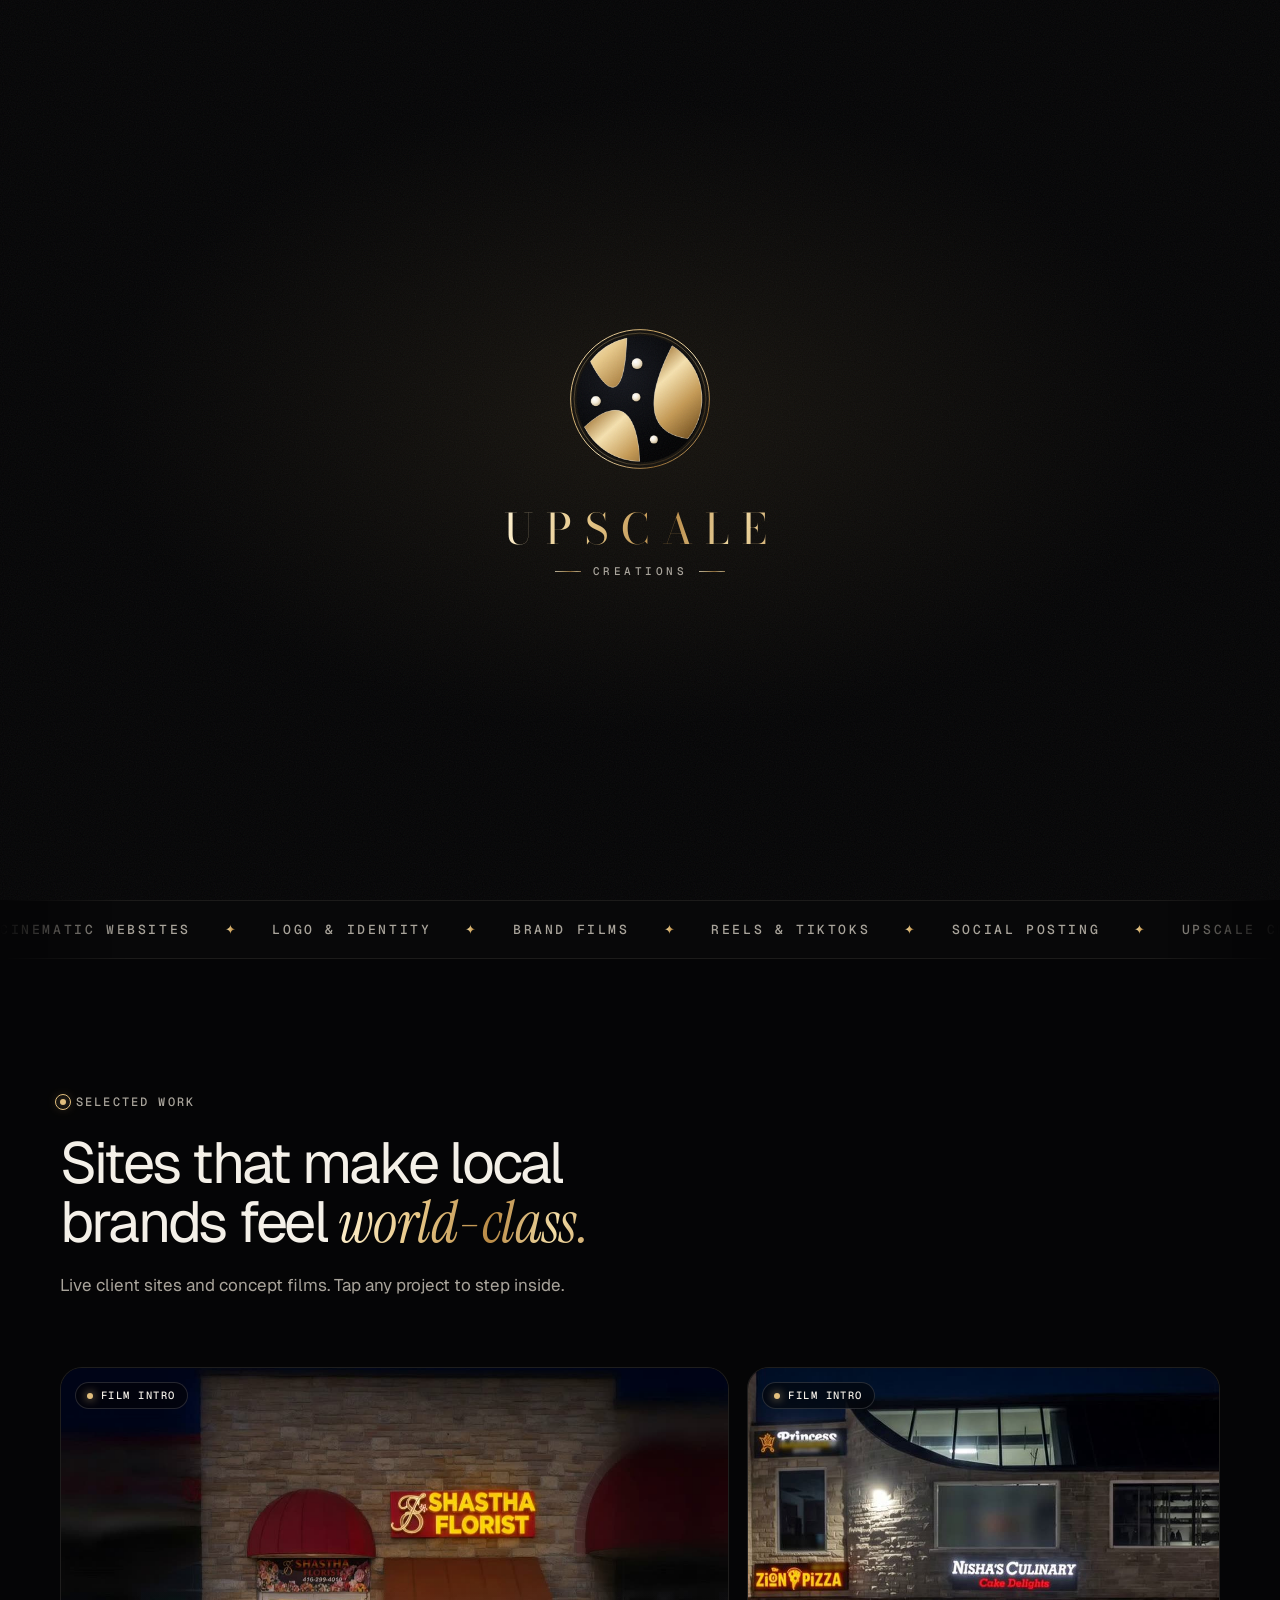
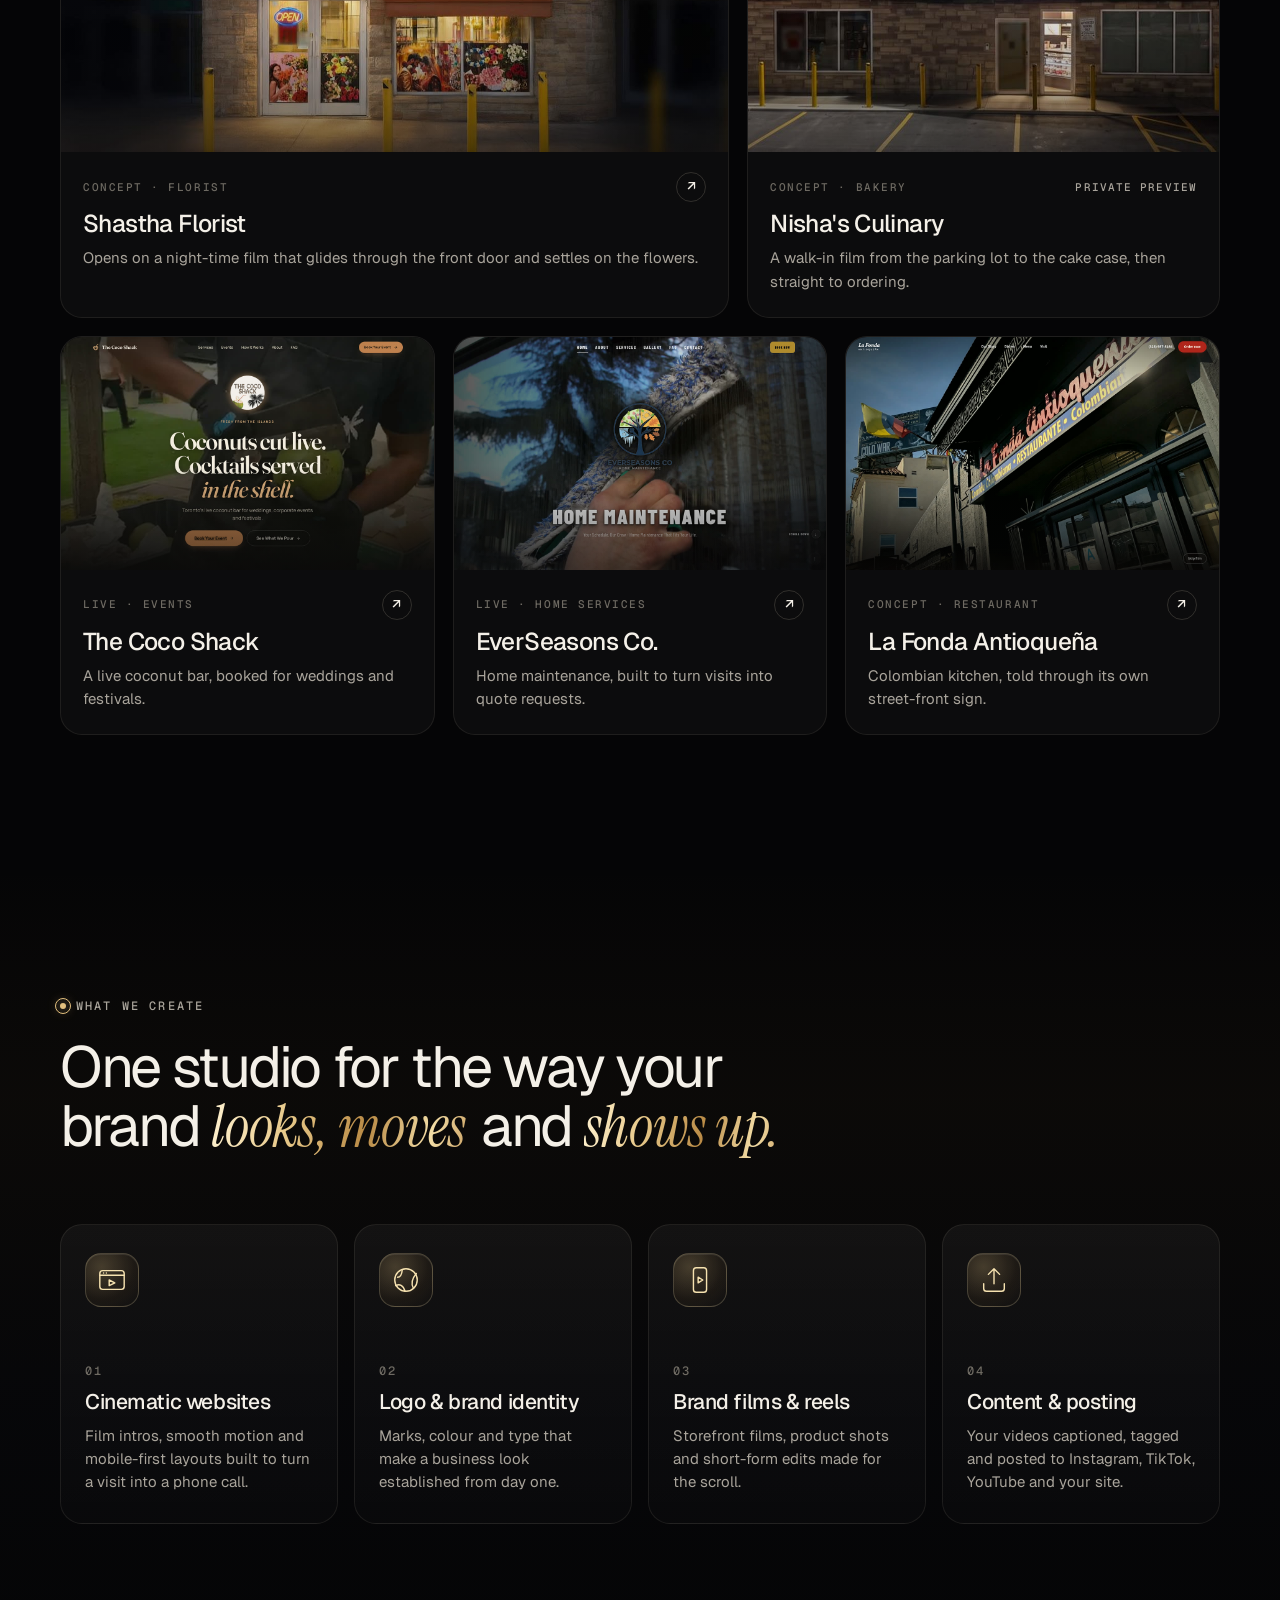
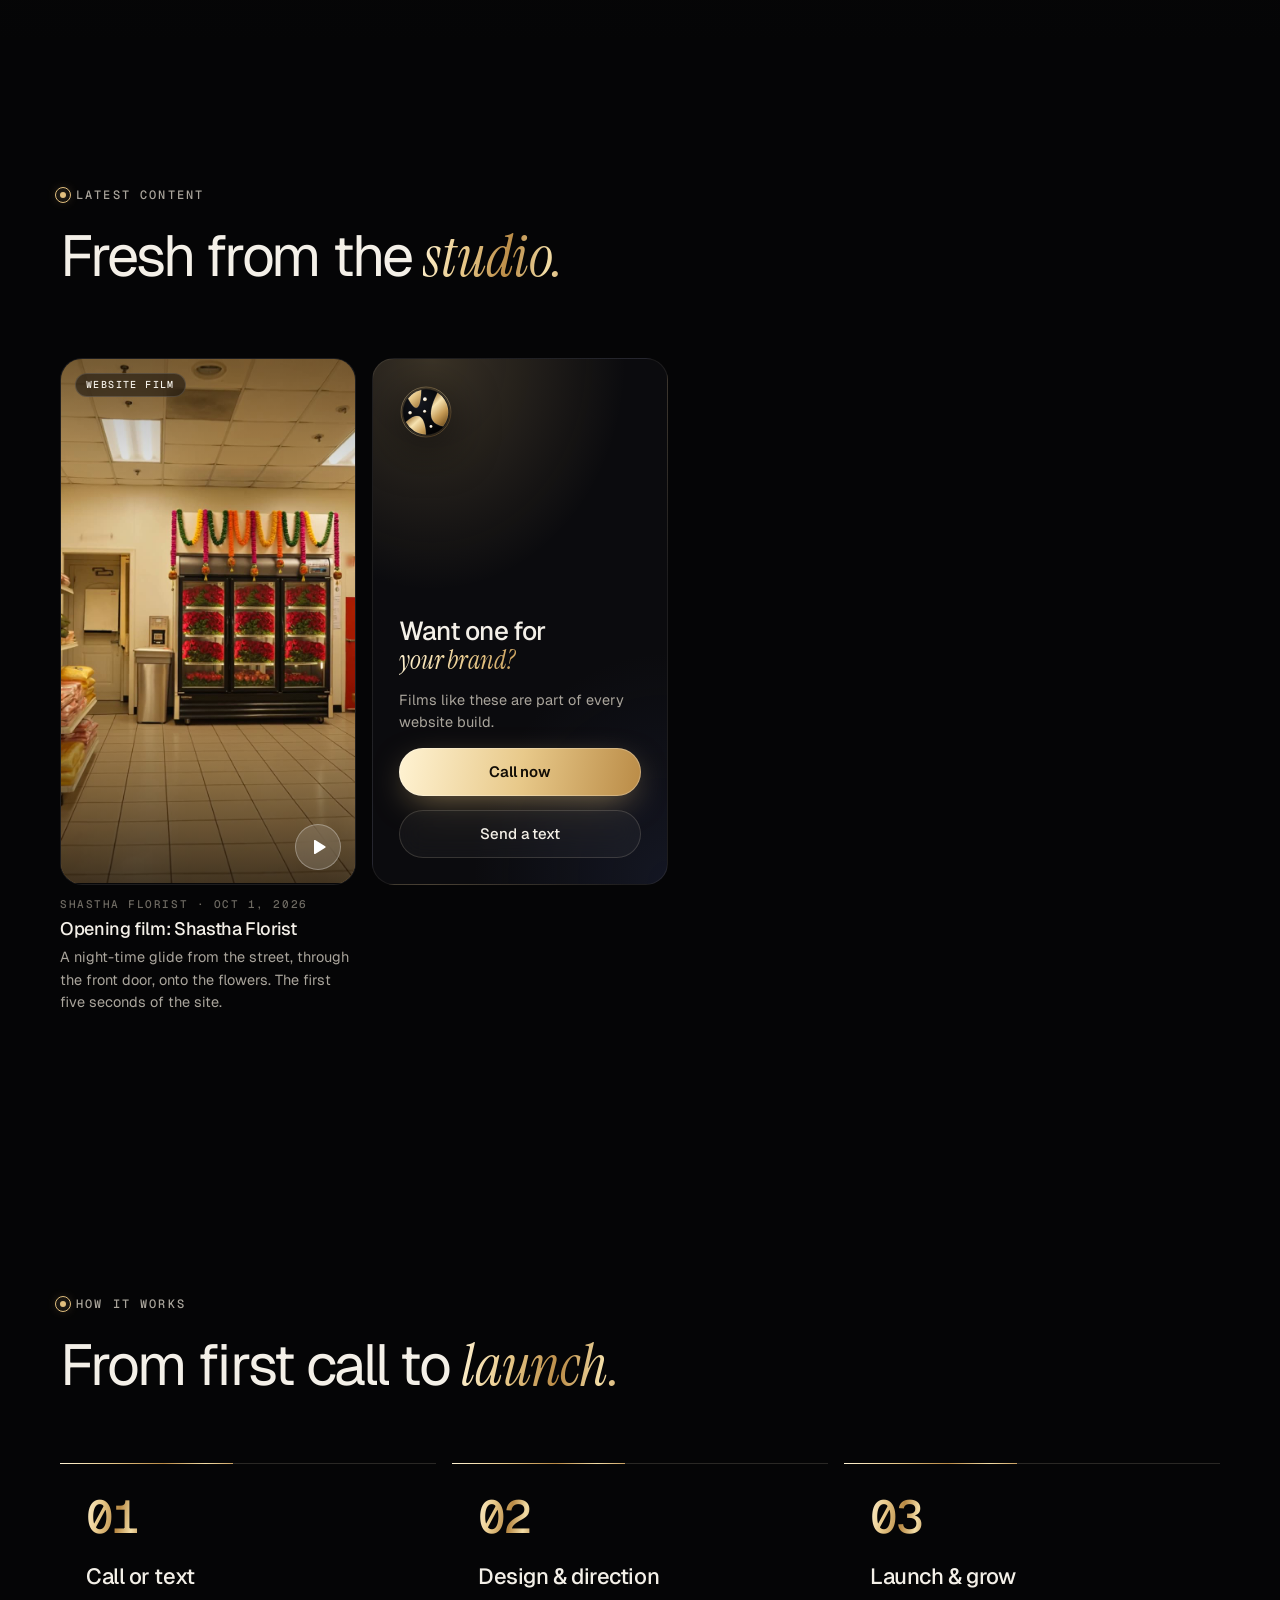
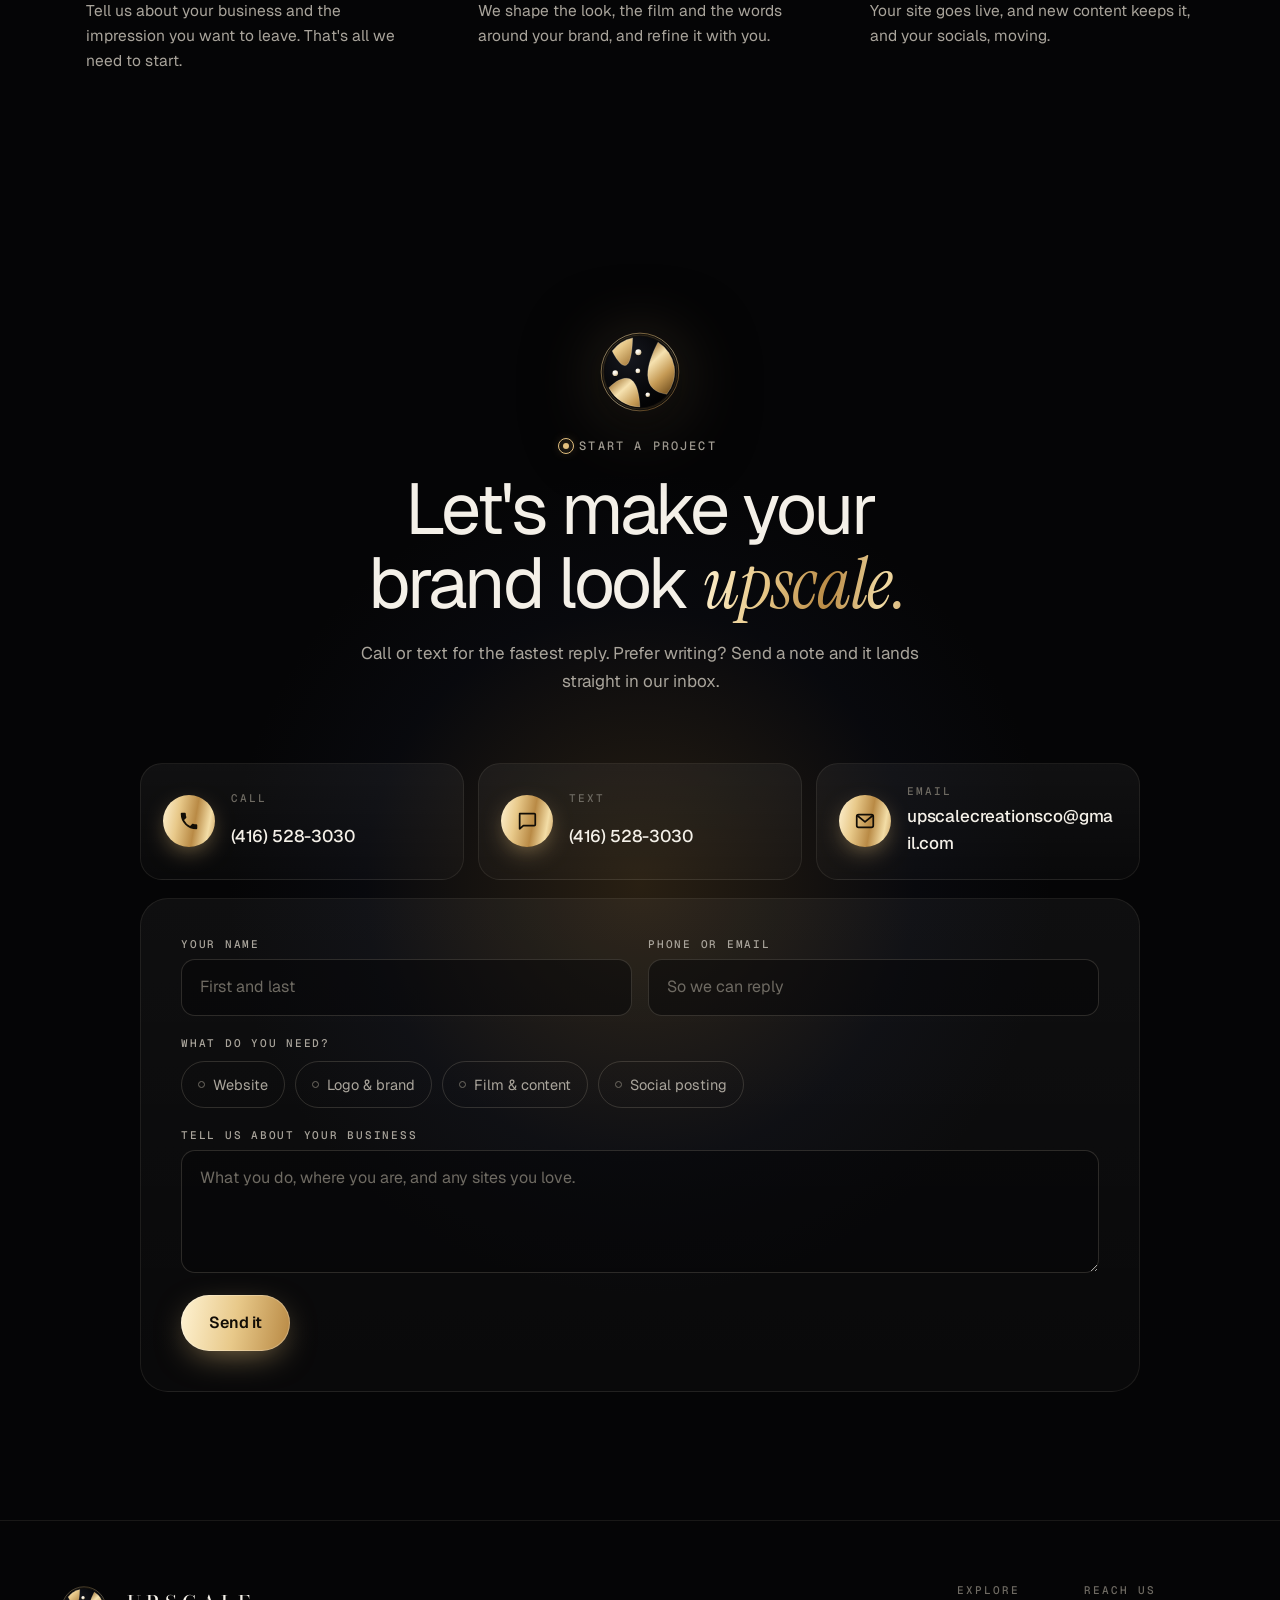
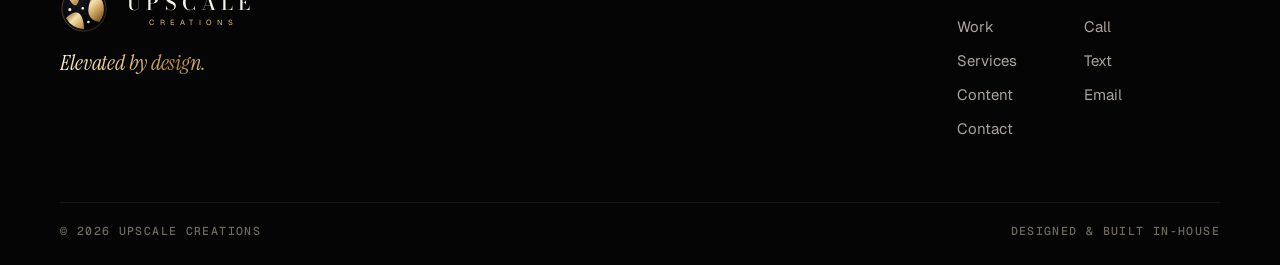
==== index.html @ d3b88a09 "Host on Vercel: point share links and docs at upscale-creations.vercel.app Co-Authored-By: Claude Op" ====
<!doctype html>
<html lang="en-CA">
<head>
  <meta charset="utf-8">
  <meta name="viewport" content="width=device-width, initial-scale=1, viewport-fit=cover">
  <meta name="format-detection" content="telephone=no, address=no, email=no">
  <title>Upscale Creations · Cinematic Websites, Brand Identity &amp; Films</title>
  <meta name="description" content="Upscale Creations builds cinematic websites, logos and brand films for businesses that want to look upscale. Call or text (416) 528-3030 to start a project.">
  <meta name="theme-color" content="#050506">
  <meta property="og:title" content="Upscale Creations">
  <meta property="og:description" content="Cinematic websites, brand identity and short-form films for brands ready to rise.">
  <meta property="og:type" content="website">
  <meta property="og:url" content="https://upscale-creations.vercel.app/">
  <meta property="og:image" content="https://upscale-creations.vercel.app/brand/og.jpg">
  <meta property="og:image:width" content="1200">
  <meta property="og:image:height" content="630">
  <meta name="twitter:card" content="summary_large_image">
  <meta name="twitter:image" content="https://upscale-creations.vercel.app/brand/og.jpg">
  <link rel="icon" type="image/svg+xml" href="brand/upscale-mark.svg">
  <link rel="icon" type="image/png" sizes="64x64" href="brand/favicon-64.png">
  <link rel="apple-touch-icon" href="brand/apple-touch-icon.png">

  <script>
    /* The loading film plays once per tab. Returning visitors, deep links and reduced-motion users skip it. */
    (function () {
      var d = document.documentElement;
      try {
        if (sessionStorage.getItem('es-seen') === '1' || location.hash || matchMedia('(prefers-reduced-motion: reduce)').matches) d.classList.add('skip-intro');
      } catch (e) { d.classList.add('skip-intro'); }
      if ('scrollRestoration' in history && !d.classList.contains('skip-intro')) history.scrollRestoration = 'manual';
    })();
  </script>

  <link rel="preconnect" href="https://fonts.googleapis.com">
  <link rel="preconnect" href="https://fonts.gstatic.com" crossorigin>
  <link href="https://fonts.googleapis.com/css2?family=Geist:wght@300..700&family=Geist+Mono:wght@400;500&family=Instrument+Serif:ital@0;1&family=Syncopate:wght@400&family=Bodoni+Moda:opsz,wght@6..96,400;6..96,500&display=swap" rel="stylesheet">
  <link rel="stylesheet" href="css/style.css">
  <noscript><style>.intro{display:none}.reveal{opacity:1;transform:none}.hero [data-in]{opacity:1;transform:none}</style></noscript>

  <script type="application/ld+json">
  {
    "@context": "https://schema.org",
    "@type": "ProfessionalService",
    "name": "Upscale Creations",
    "slogan": "Elevated by design",
    "description": "Cinematic websites, brand identity and short-form brand films.",
    "url": "https://upscale-creations.vercel.app/",
    "logo": "https://upscale-creations.vercel.app/brand/upscale-mark-512.png",
    "telephone": "+14165283030",
    "email": "upscalecreationsco@gmail.com"
  }
  </script>
</head>
<body>
  <a class="skip-link" href="#work">Skip to content</a>

  <!-- Shared logo. Every mark on the page <use>s #mark, so the logo is defined once (brand/upscale-mark.svg is the same art). -->
  <svg width="0" height="0" style="position:absolute" aria-hidden="true" focusable="false">
    <defs>
      <linearGradient id="g-metal" gradientUnits="userSpaceOnUse" x1="-95" y1="-100" x2="90" y2="100">
        <stop offset="0" stop-color="#FFF4D6"/><stop offset=".18" stop-color="#E8C98A"/><stop offset=".38" stop-color="#A87D3E"/><stop offset=".52" stop-color="#F6E2B0"/><stop offset=".7" stop-color="#C59A55"/><stop offset=".86" stop-color="#7E5A26"/><stop offset="1" stop-color="#E4C385"/>
      </linearGradient>
      <linearGradient id="g-bezel" gradientUnits="userSpaceOnUse" x1="-110" y1="-110" x2="110" y2="110">
        <stop offset="0" stop-color="#FFF1CC"/><stop offset=".3" stop-color="#C8A260"/><stop offset=".55" stop-color="#F8E6B8"/><stop offset=".8" stop-color="#94692F"/><stop offset="1" stop-color="#EBCF94"/>
      </linearGradient>
      <radialGradient id="g-enamel" gradientUnits="userSpaceOnUse" cx="-30" cy="-40" r="140">
        <stop offset="0" stop-color="#16181F"/><stop offset=".65" stop-color="#08090C"/><stop offset="1" stop-color="#030304"/>
      </radialGradient>
      <radialGradient id="g-pearl" cx=".36" cy=".3" r=".75">
        <stop offset="0" stop-color="#fff"/><stop offset=".5" stop-color="#F6EEDD"/><stop offset="1" stop-color="#C9B48C"/>
      </radialGradient>
      <filter id="f-soft" x="-40%" y="-40%" width="180%" height="180%"><feGaussianBlur stdDeviation="1.6"/></filter>
      <filter id="f-glow" x="-60%" y="-60%" width="220%" height="220%">
        <feGaussianBlur stdDeviation="2.4" result="b"/><feMerge><feMergeNode in="b"/><feMergeNode in="SourceGraphic"/></feMerge>
      </filter>
      <path id="p-l1" d="M-21.1-97.5C-23-40-31.9-18.3-44.1-18.7C-55.5-19.1-69.3-40-79.5-60.1A100 100 0 0 1-21.1-97.5Z"/>
      <path id="p-l2" d="M51.4-85.3C33.1-49.8 21.3-16.3 22.1 9.3C23.2 42.7 42.9 58.5 76.4 63.4A100 100 0 0 0 51.4-85.3Z"/>
      <path id="p-l3" d="M-89 44.7C-67.3 25-53.6 18.1-38.2 18.1C-14.2 18.1-2.4 52.6-.4 99.8A100 100 0 0 1-89 44.7Z"/>
      <g id="mark">
        <circle class="m-ring" r="111" fill="none" stroke="url(#g-bezel)" stroke-width="1.6" pathLength="1"/>
        <circle class="m-ring m-ring-2" r="105.5" fill="none" stroke="url(#g-bezel)" stroke-width=".6" opacity=".8" pathLength="1"/>
        <circle class="m-core" r="101.5" fill="url(#g-enamel)"/>
        <g class="m-lobe m-lobe-1"><use href="#p-l1" fill="url(#g-metal)"/><use href="#p-l1" fill="none" stroke="#FFF6DF" stroke-width=".7" opacity=".9"/></g>
        <g class="m-lobe m-lobe-2"><use href="#p-l2" fill="url(#g-metal)"/><use href="#p-l2" fill="none" stroke="#FFF6DF" stroke-width=".7" opacity=".9"/></g>
        <g class="m-lobe m-lobe-3"><use href="#p-l3" fill="url(#g-metal)"/><use href="#p-l3" fill="none" stroke="#FFF6DF" stroke-width=".7" opacity=".9"/></g>
        <g class="m-orbs">
          <g class="m-orb"><circle cx="-3.9" cy="-55.2" r="8.6" fill="#000" opacity=".55" filter="url(#f-soft)"/><circle cx="-4.7" cy="-56.7" r="8.6" fill="url(#g-pearl)"/><circle cx="-7.4" cy="-59.6" r="2" fill="#fff" opacity=".9"/></g>
          <g class="m-orb"><circle cx="-69.9" cy="4.6" r="8" fill="#000" opacity=".55" filter="url(#f-soft)"/><circle cx="-70.7" cy="3.3" r="8" fill="url(#g-pearl)"/><circle cx="-73.2" cy=".6" r="1.8" fill="#fff" opacity=".9"/></g>
          <g class="m-orb"><circle cx="-5.4" cy="-1.8" r="6.8" fill="#000" opacity=".55" filter="url(#f-soft)"/><circle cx="-6.1" cy="-3" r="6.8" fill="url(#g-pearl)"/><circle cx="-8.2" cy="-5.3" r="1.5" fill="#fff" opacity=".9"/></g>
          <g class="m-orb"><circle cx="22.9" cy="66" r="6.5" fill="#000" opacity=".55" filter="url(#f-soft)"/><circle cx="22.2" cy="64.8" r="6.5" fill="url(#g-pearl)"/><circle cx="20.2" cy="62.6" r="1.4" fill="#fff" opacity=".9"/></g>
        </g>
      </g>
    </defs>
  </svg>

  <!-- Loading film: the mark assembles (ring, core, lobes, orbs), the name tracks open, then the mark flies into the hero. -->
  <div class="intro" id="intro" aria-hidden="true">
    <div class="intro-inner">
      <svg class="intro-mark mark-anim" id="introMark" viewBox="-120 -120 240 240"><use href="#mark"/></svg>
      <div class="intro-word">UPSCALE</div>
      <div class="intro-sub"><i></i><span>Creations</span><i></i></div>
    </div>
  </div>

  <header class="nav" id="nav">
    <div class="container nav-inner">
      <a class="brand" href="#top" aria-label="Upscale Creations, back to top">
        <svg class="brand-mark" viewBox="-120 -120 240 240" aria-hidden="true"><use href="#mark"/></svg>
        <span class="brand-word">UPSCALE<small>CREATIONS</small></span>
      </a>
      <nav class="nav-links" aria-label="Primary">
        <a href="#work">Work</a>
        <a href="#services">Services</a>
        <a href="#content">Content</a>
        <a href="#contact">Contact</a>
      </nav>
      <div class="nav-actions">
        <a class="btn btn-ghost btn-sm hide-sm" href="sms:+14165283030">Text</a>
        <a class="btn btn-glow btn-sm" href="tel:+14165283030" aria-label="Call (416) 528-3030">
          <svg viewBox="0 0 24 24" aria-hidden="true"><path d="M6.6 10.8a15.2 15.2 0 0 0 6.6 6.6l2.2-2.2c.3-.3.7-.4 1-.2 1.1.4 2.3.6 3.6.6.6 0 1 .4 1 1V20c0 .6-.4 1-1 1A17 17 0 0 1 3 4c0-.6.4-1 1-1h3.5c.6 0 1 .4 1 1 0 1.2.2 2.4.6 3.6.1.3 0 .7-.2 1l-2.3 2.2z"/></svg>
          Call
        </a>
        <button class="nav-toggle" id="navToggle" type="button" aria-expanded="false" aria-controls="menuSheet" aria-label="Open menu">
          <span></span><span></span>
        </button>
      </div>
    </div>
  </header>

  <nav class="menu-sheet" id="menuSheet" aria-label="Site menu" inert>
    <a href="#work">Work</a>
    <a href="#services">Services</a>
    <a href="#content">Content</a>
    <a href="#contact">Contact</a>
    <div class="menu-actions">
      <a class="btn btn-glow" href="tel:+14165283030">Call (416) 528-3030</a>
      <a class="btn btn-ghost" href="sms:+14165283030">Send a text</a>
    </div>
  </nav>

  <main id="top">
    <!-- HERO -->
    <section class="hero" id="hero" aria-label="Upscale Creations">
      <canvas class="hero-stars" id="stars" aria-hidden="true"></canvas>
      <div class="hero-aurora" aria-hidden="true"><i></i><i></i><i></i></div>
      <div class="hero-grid" aria-hidden="true"></div>

      <div class="container hero-inner">
        <div class="hero-copy">
          <p class="eyebrow" data-in="1"><span class="pulse"></span>Upscale Creations · Toronto</p>
          <h1 data-in="2">Upscale creations for brands ready to <em>rise.</em></h1>
          <p class="hero-sub" data-in="3">Cinematic websites, logos and short-form films that make a business look like the best in its city, from the first second someone lands.</p>
          <div class="hero-actions" data-in="4">
            <a class="btn btn-glow btn-lg" href="tel:+14165283030">
              <svg viewBox="0 0 24 24" aria-hidden="true"><path d="M6.6 10.8a15.2 15.2 0 0 0 6.6 6.6l2.2-2.2c.3-.3.7-.4 1-.2 1.1.4 2.3.6 3.6.6.6 0 1 .4 1 1V20c0 .6-.4 1-1 1A17 17 0 0 1 3 4c0-.6.4-1 1-1h3.5c.6 0 1 .4 1 1 0 1.2.2 2.4.6 3.6.1.3 0 .7-.2 1l-2.3 2.2z"/></svg>
              Call now
            </a>
            <a class="btn btn-ghost btn-lg" href="sms:+14165283030">
              <svg viewBox="0 0 24 24" aria-hidden="true"><path d="M4 4h16a1 1 0 0 1 1 1v11a1 1 0 0 1-1 1H8l-4 3.5V5a1 1 0 0 1 1-1z" fill="none" stroke="currentColor" stroke-width="1.8" stroke-linejoin="round"/></svg>
              Text us
            </a>
            <a class="text-link" href="#work">See the work <span aria-hidden="true">→</span></a>
          </div>
          <p class="hero-meta" data-in="5"><span>Websites</span><span>Brand identity</span><span>Films &amp; content</span></p>
        </div>

        <div class="hero-visual" id="heroVisual" aria-hidden="true">
          <div class="halo"></div>
          <svg class="orbit orbit-back" viewBox="-220 -220 440 440">
            <g transform="rotate(-18)"><path d="M190 0A190 58 0 0 0-190 0"/></g>
            <g transform="rotate(26)"><path d="M210 0A210 46 0 0 0-210 0"/></g>
          </svg>
          <div class="sphere-float">
            <svg class="sphere mark-anim" id="heroSphere" viewBox="-120 -120 240 240"><use href="#mark"/></svg>
          </div>
          <svg class="orbit orbit-front" viewBox="-220 -220 440 440">
            <g transform="rotate(-18)">
              <path d="M-190 0A190 58 0 0 0 190 0"/>
              <circle class="sat" r="3.4">
                <animateMotion dur="16s" repeatCount="indefinite" path="M-190 0A190 58 0 0 0 190 0A190 58 0 0 0-190 0"/>
                <animate attributeName="opacity" dur="16s" repeatCount="indefinite" values="1;1;0;0;1" keyTimes="0;.5;.56;.95;1"/>
              </circle>
            </g>
            <g transform="rotate(26)">
              <path d="M-210 0A210 46 0 0 0 210 0"/>
              <circle class="sat sat-2" r="2.6">
                <animateMotion dur="23s" begin="-7s" repeatCount="indefinite" path="M210 0A210 46 0 0 1-210 0A210 46 0 0 1 210 0"/>
                <animate attributeName="opacity" dur="23s" begin="-7s" repeatCount="indefinite" values="0;0;1;1;0" keyTimes="0;.46;.5;.97;1"/>
              </circle>
            </g>
          </svg>
        </div>
      </div>

      <a class="hero-scroll" href="#work" aria-label="Scroll to the work"><span></span></a>
    </section>

    <!-- MARQUEE -->
    <div class="ticker" aria-hidden="true">
      <div class="ticker-track">
        <span>Cinematic websites</span><b>✦</b><span>Logo &amp; identity</span><b>✦</b><span>Brand films</span><b>✦</b><span>Reels &amp; TikToks</span><b>✦</b><span>Social posting</span><b>✦</b><span>Upscale creations</span><b>✦</b>
        <span>Cinematic websites</span><b>✦</b><span>Logo &amp; identity</span><b>✦</b><span>Brand films</span><b>✦</b><span>Reels &amp; TikToks</span><b>✦</b><span>Social posting</span><b>✦</b><span>Upscale creations</span><b>✦</b>
      </div>
    </div>

    <!-- WORK -->
    <section class="section" id="work">
      <div class="container">
        <header class="sec-head reveal">
          <p class="eyebrow"><span class="pulse"></span>Selected work</p>
          <h2>Sites that make local brands feel <em>world-class.</em></h2>
          <p class="sec-sub">Live client sites and concept films. Tap any project to step inside.</p>
        </header>

        <div class="work-grid">
          <a class="work-card wc-a reveal" href="https://aathii.github.io/shastha-florist-demo/" target="_blank" rel="noopener">
            <div class="work-media">
              <img src="media/work/shastha.jpg" width="1200" height="750" alt="Shastha Florist storefront at night, the opening frame of its website film" loading="lazy">
              <video data-hover-play muted loop playsinline preload="none" poster="media/work/shastha.jpg"><source src="media/work/shastha-film.mp4" type="video/mp4"></video>
              <span class="badge"><i></i>Film intro</span>
            </div>
            <div class="work-body">
              <div class="work-meta"><span>Concept · Florist</span><span class="arrow" aria-hidden="true">↗</span></div>
              <h3>Shastha Florist</h3>
              <p>Opens on a night-time film that glides through the front door and settles on the flowers.</p>
            </div>
          </a>

          <div class="work-card wc-b reveal" tabindex="0">
            <div class="work-media">
              <img src="media/work/nishas.jpg" width="1200" height="750" alt="Nisha's Culinary illuminated sign at night" loading="lazy">
              <span class="badge"><i></i>Film intro</span>
            </div>
            <div class="work-body">
              <div class="work-meta"><span>Concept · Bakery</span><span class="lock">Private preview</span></div>
              <h3>Nisha's Culinary</h3>
              <p>A walk-in film from the parking lot to the cake case, then straight to ordering.</p>
            </div>
          </div>

          <a class="work-card wc-c reveal" href="https://aathii.github.io/coco-shack-website/" target="_blank" rel="noopener">
            <div class="work-media"><img src="media/work/coco.jpg" width="1200" height="750" alt="The Coco Shack homepage: coconuts cut live, cocktails served in the shell" loading="lazy"></div>
            <div class="work-body">
              <div class="work-meta"><span>Live · Events</span><span class="arrow" aria-hidden="true">↗</span></div>
              <h3>The Coco Shack</h3>
              <p>A live coconut bar, booked for weddings and festivals.</p>
            </div>
          </a>

          <a class="work-card wc-d reveal" href="https://everseasonsco.ca" target="_blank" rel="noopener">
            <div class="work-media"><img src="media/work/everseasons.jpg" width="1200" height="750" alt="EverSeasons Co. home maintenance homepage" loading="lazy"></div>
            <div class="work-body">
              <div class="work-meta"><span>Live · Home services</span><span class="arrow" aria-hidden="true">↗</span></div>
              <h3>EverSeasons Co.</h3>
              <p>Home maintenance, built to turn visits into quote requests.</p>
            </div>
          </a>

          <a class="work-card wc-e reveal" href="https://aathii.github.io/la-fonda-demo/" target="_blank" rel="noopener">
            <div class="work-media"><img src="media/work/lafonda.jpg" width="1200" height="750" alt="La Fonda Antioqueña restaurant sign" loading="lazy"></div>
            <div class="work-body">
              <div class="work-meta"><span>Concept · Restaurant</span><span class="arrow" aria-hidden="true">↗</span></div>
              <h3>La Fonda Antioqueña</h3>
              <p>Colombian kitchen, told through its own street-front sign.</p>
            </div>
          </a>
        </div>
      </div>
    </section>

    <!-- SERVICES -->
    <section class="section section-alt" id="services">
      <div class="container">
        <header class="sec-head reveal">
          <p class="eyebrow"><span class="pulse"></span>What we create</p>
          <h2>One studio for the way your brand <em>looks, moves</em> and <em>shows up.</em></h2>
        </header>

        <div class="svc-grid">
          <article class="svc reveal">
            <div class="svc-ico"><svg viewBox="0 0 32 32" aria-hidden="true"><rect x="3" y="6" width="26" height="20" rx="3"/><path d="M3 11h26M7 8.5h.01M10 8.5h.01"/><path d="M13 16l6 3-6 3z"/></svg></div>
            <span class="svc-no">01</span>
            <h3>Cinematic websites</h3>
            <p>Film intros, smooth motion and mobile-first layouts built to turn a visit into a phone call.</p>
          </article>
          <article class="svc reveal">
            <div class="svc-ico"><svg viewBox="0 0 32 32" aria-hidden="true"><circle cx="16" cy="16" r="12"/><path d="M12 5c-.5 6-2 8-5 8M27 9c-5 6-6 11-3 16M5 22c4-2 8-1 10 6"/></svg></div>
            <span class="svc-no">02</span>
            <h3>Logo &amp; brand identity</h3>
            <p>Marks, colour and type that make a business look established from day one.</p>
          </article>
          <article class="svc reveal">
            <div class="svc-ico"><svg viewBox="0 0 32 32" aria-hidden="true"><rect x="9" y="3" width="14" height="26" rx="3"/><path d="M14 13l5 3-5 3z"/></svg></div>
            <span class="svc-no">03</span>
            <h3>Brand films &amp; reels</h3>
            <p>Storefront films, product shots and short-form edits made for the scroll.</p>
          </article>
          <article class="svc reveal">
            <div class="svc-ico"><svg viewBox="0 0 32 32" aria-hidden="true"><path d="M16 4v16M10 10l6-6 6 6"/><path d="M5 20v5a3 3 0 0 0 3 3h16a3 3 0 0 0 3-3v-5"/></svg></div>
            <span class="svc-no">04</span>
            <h3>Content &amp; posting</h3>
            <p>Your videos captioned, tagged and posted to Instagram, TikTok, YouTube and your site.</p>
          </article>
        </div>
      </div>
    </section>

    <!-- CONTENT (filled from content/feed.json) -->
    <section class="section" id="content" data-feed="content" hidden>
      <div class="container">
        <header class="sec-head sec-head-row reveal">
          <div>
            <p class="eyebrow"><span class="pulse"></span>Latest content</p>
            <h2>Fresh from the <em>studio.</em></h2>
          </div>
          <div class="rail-ctrl">
            <button class="rail-btn" type="button" data-rail="prev" aria-label="Previous">←</button>
            <button class="rail-btn" type="button" data-rail="next" aria-label="Next">→</button>
          </div>
        </header>
      </div>
      <div class="rail" data-rail-track></div>
    </section>

    <!-- TESTIMONIALS (filled from content/feed.json; stays hidden until the first one is posted) -->
    <section class="section section-alt" id="testimonials" data-feed="testimonial" hidden>
      <div class="container">
        <header class="sec-head sec-head-row reveal">
          <div>
            <p class="eyebrow"><span class="pulse"></span>Client voices</p>
            <h2>In their <em>own words.</em></h2>
          </div>
          <div class="rail-ctrl">
            <button class="rail-btn" type="button" data-rail="prev" aria-label="Previous">←</button>
            <button class="rail-btn" type="button" data-rail="next" aria-label="Next">→</button>
          </div>
        </header>
      </div>
      <div class="rail" data-rail-track></div>
    </section>

    <!-- PROCESS -->
    <section class="section" id="process">
      <div class="container">
        <header class="sec-head reveal">
          <p class="eyebrow"><span class="pulse"></span>How it works</p>
          <h2>From first call to <em>launch.</em></h2>
        </header>
        <ol class="steps">
          <li class="step reveal"><span class="step-no">01</span><h3>Call or text</h3><p>Tell us about your business and the impression you want to leave. That's all we need to start.</p></li>
          <li class="step reveal"><span class="step-no">02</span><h3>Design &amp; direction</h3><p>We shape the look, the film and the words around your brand, and refine it with you.</p></li>
          <li class="step reveal"><span class="step-no">03</span><h3>Launch &amp; grow</h3><p>Your site goes live, and new content keeps it, and your socials, moving.</p></li>
        </ol>
      </div>
    </section>

    <!-- CONTACT -->
    <section class="section contact" id="contact">
      <div class="contact-glow" aria-hidden="true"></div>
      <div class="container">
        <header class="sec-head sec-head-center reveal">
          <svg class="contact-mark mark-spin" viewBox="-120 -120 240 240" aria-hidden="true"><use href="#mark"/></svg>
          <p class="eyebrow"><span class="pulse"></span>Start a project</p>
          <h2>Let's make your brand look <em>upscale.</em></h2>
          <p class="sec-sub">Call or text for the fastest reply. Prefer writing? Send a note and it lands straight in our inbox.</p>
        </header>

        <div class="reach reveal">
          <a class="reach-card" href="tel:+14165283030">
            <span class="reach-ico"><svg viewBox="0 0 24 24" aria-hidden="true"><path d="M6.6 10.8a15.2 15.2 0 0 0 6.6 6.6l2.2-2.2c.3-.3.7-.4 1-.2 1.1.4 2.3.6 3.6.6.6 0 1 .4 1 1V20c0 .6-.4 1-1 1A17 17 0 0 1 3 4c0-.6.4-1 1-1h3.5c.6 0 1 .4 1 1 0 1.2.2 2.4.6 3.6.1.3 0 .7-.2 1l-2.3 2.2z"/></svg></span>
            <span class="reach-k">Call</span>
            <span class="reach-v">(416) 528-3030</span>
          </a>
          <a class="reach-card" href="sms:+14165283030">
            <span class="reach-ico"><svg viewBox="0 0 24 24" aria-hidden="true"><path d="M4 4h16a1 1 0 0 1 1 1v11a1 1 0 0 1-1 1H8l-4 3.5V5a1 1 0 0 1 1-1z"/></svg></span>
            <span class="reach-k">Text</span>
            <span class="reach-v">(416) 528-3030</span>
          </a>
          <a class="reach-card" href="mailto:upscalecreationsco@gmail.com?subject=New%20project%20with%20Upscale%20Creations">
            <span class="reach-ico"><svg viewBox="0 0 24 24" aria-hidden="true"><rect x="3" y="5" width="18" height="14" rx="2"/><path d="M3.5 6l8.5 7 8.5-7"/></svg></span>
            <span class="reach-k">Email</span>
            <span class="reach-v">upscalecreationsco@gmail.com</span>
          </a>
        </div>

        <form class="brief reveal" id="brief" novalidate>
          <div class="brief-row">
            <label class="field"><span>Your name</span><input name="name" autocomplete="name" required placeholder="First and last"></label>
            <label class="field"><span>Phone or email</span><input name="contact" autocomplete="email" required placeholder="So we can reply"></label>
          </div>
          <fieldset class="chips">
            <legend>What do you need?</legend>
            <label><input type="checkbox" name="needs" value="Website"><span>Website</span></label>
            <label><input type="checkbox" name="needs" value="Logo & brand"><span>Logo &amp; brand</span></label>
            <label><input type="checkbox" name="needs" value="Film & content"><span>Film &amp; content</span></label>
            <label><input type="checkbox" name="needs" value="Social posting"><span>Social posting</span></label>
          </fieldset>
          <label class="field"><span>Tell us about your business</span><textarea name="message" rows="4" placeholder="What you do, where you are, and any sites you love."></textarea></label>
          <input class="hp" type="text" name="_honey" tabindex="-1" autocomplete="off" aria-hidden="true">
          <div class="brief-foot">
            <button class="btn btn-glow btn-lg" type="submit"><span class="btn-label">Send it</span><span class="btn-spin" aria-hidden="true"></span></button>
            <p class="brief-note" id="briefNote" role="status" aria-live="polite"></p>
          </div>
        </form>
      </div>
    </section>
  </main>

  <footer class="footer">
    <div class="container">
      <div class="foot-top">
        <a class="foot-brand" href="#top" aria-label="Upscale Creations, back to top">
          <svg viewBox="-120 -120 240 240" aria-hidden="true"><use href="#mark"/></svg>
          <span class="brand-word">UPSCALE<small>CREATIONS</small></span>
          <em>Elevated by design.</em>
        </a>
        <div class="foot-cols">
          <div><h4>Explore</h4><a href="#work">Work</a><a href="#services">Services</a><a href="#content">Content</a><a href="#contact">Contact</a></div>
          <div><h4>Reach us</h4><a href="tel:+14165283030">Call</a><a href="sms:+14165283030">Text</a><a href="mailto:upscalecreationsco@gmail.com">Email</a></div>
          <div class="foot-social"><h4>Follow</h4><a href="__INSTAGRAM_URL__" target="_blank" rel="noopener">Instagram</a><a href="__TIKTOK_URL__" target="_blank" rel="noopener">TikTok</a><a href="__YOUTUBE_URL__" target="_blank" rel="noopener">YouTube</a></div>
        </div>
      </div>
      <div class="foot-bottom">
        <span>© <span id="year">2026</span> Upscale Creations</span>
        <span>Designed &amp; built in-house</span>
      </div>
    </div>
  </footer>

  <!-- Mobile: call/text stay one thumb away once the hero has scrolled past. -->
  <div class="dock" id="dock">
    <a class="btn btn-glow" href="tel:+14165283030">Call</a>
    <a class="btn btn-ghost" href="sms:+14165283030">Text</a>
  </div>

  <dialog class="player" id="player" aria-label="Video player">
    <button class="player-close" type="button" aria-label="Close video">✕</button>
    <video controls playsinline></video>
    <div class="player-cap"></div>
  </dialog>

  <script src="js/main.js" defer></script>
</body>
</html>
---- css/style.css ----
/* ==========================================================================
   Upscale Creations
   Black enamel and champagne gold. Quiet, luminous, unhurried.
   Bodoni for the wordmark, a grotesk for reading, a serif italic for emphasis.
   ========================================================================== */

:root {
  --bg: #050506;
  --bg-2: #0A0A0C;
  --panel: rgba(255, 255, 255, .03);
  --panel-2: rgba(255, 255, 255, .055);
  --line: rgba(255, 240, 215, .08);
  --line-2: rgba(255, 240, 215, .15);
  --text: #F4F0E8;
  --muted: #A9A49B;
  --dim: #6E6A62;
  --champagne: #F6E2B0;
  --gold: #E2BF7E;
  --bronze: #A87D3E;
  --grad: linear-gradient(100deg, #FFF3D3 0%, #E8C98A 30%, #B98A45 60%, #F3DDA6 84%, #C9A062 100%);

  --sans: "Geist", ui-sans-serif, system-ui, -apple-system, "Segoe UI", Roboto, sans-serif;
  --mono: "Geist Mono", ui-monospace, SFMono-Regular, Menlo, monospace;
  --serif: "Instrument Serif", "Times New Roman", serif;
  --didone: "Bodoni Moda", "Didot", "Bodoni 72", serif;
  --wide: "Syncopate", var(--sans);

  --container: 1240px;
  --gutter: clamp(16px, 4vw, 40px);
  --radius: 22px;
  --nav-h: 72px;
  --ease: cubic-bezier(.2, .75, .1, 1);
  --ease-in-out: cubic-bezier(.65, 0, .35, 1);
}

*, *::before, *::after { box-sizing: border-box; }
html { -webkit-text-size-adjust: 100%; scroll-behavior: smooth; scroll-padding-top: calc(var(--nav-h) + 12px); }
body {
  margin: 0;
  background: var(--bg);
  color: var(--text);
  font: 400 16px/1.6 var(--sans);
  -webkit-font-smoothing: antialiased;
  -moz-osx-font-smoothing: grayscale;
  overflow-x: clip;
}
/* film grain over everything, very faint */
body::after {
  content: "";
  position: fixed; inset: 0;
  z-index: 200;
  pointer-events: none;
  opacity: .055;
  background-image: url("data:image/svg+xml,%3Csvg xmlns='http://www.w3.org/2000/svg' width='160' height='160'%3E%3Cfilter id='n'%3E%3CfeTurbulence type='fractalNoise' baseFrequency='.85' numOctaves='3' stitchTiles='stitch'/%3E%3C/filter%3E%3Crect width='100%25' height='100%25' filter='url(%23n)'/%3E%3C/svg%3E");
}
html:not(.ready):not(.skip-intro) body { overflow: hidden; }

img, video, svg { display: block; max-width: 100%; }
a { color: inherit; text-decoration: none; }
button { font: inherit; color: inherit; }
h1, h2, h3, h4, p { margin: 0; }
::selection { background: rgba(226, 191, 126, .3); color: #fff; }
:focus-visible { outline: 2px solid var(--gold); outline-offset: 3px; border-radius: 8px; }

[hidden] { display: none !important; }
.container { width: 100%; max-width: var(--container); margin-inline: auto; padding-inline: var(--gutter); }

.skip-link {
  position: fixed; left: 16px; top: -60px; z-index: 300;
  padding: 10px 16px; border-radius: 10px;
  background: var(--text); color: var(--bg); font-weight: 600;
}
.skip-link:focus { top: 16px; }

/* ---------- type ---------- */
em {
  font-family: var(--serif);
  font-style: italic;
  font-weight: 400;
  letter-spacing: -.005em;
  padding-right: .06em;
  background: var(--grad);
  -webkit-background-clip: text; background-clip: text;
  color: transparent;
}
.eyebrow {
  display: inline-flex; align-items: center; gap: 10px;
  font: 500 12px/1 var(--mono);
  letter-spacing: .18em;
  text-transform: uppercase;
  color: var(--muted);
}
.pulse {
  position: relative;
  width: 6px; height: 6px; border-radius: 50%;
  background: var(--gold);
  box-shadow: 0 0 12px var(--gold);
}
.pulse::after {
  content: ""; position: absolute; inset: -5px; border-radius: 50%;
  border: 1px solid var(--gold);
  animation: ping 2.4s var(--ease) infinite;
}
@keyframes ping { 0% { transform: scale(.4); opacity: .9; } 100% { transform: scale(1.8); opacity: 0; } }

/* ---------- buttons ---------- */
.btn {
  position: relative;
  display: inline-flex; align-items: center; justify-content: center; gap: .55em;
  height: 48px; padding: 0 22px;
  border: 0; border-radius: 999px;
  font: 500 15px/1 var(--sans);
  letter-spacing: -.01em;
  white-space: nowrap;
  cursor: pointer;
  transition: transform .35s var(--ease), box-shadow .35s var(--ease), background-position .6s var(--ease), background-color .3s, border-color .3s;
}
.btn svg { width: 17px; height: 17px; fill: currentColor; flex: none; }
.btn-sm { height: 40px; padding: 0 16px; font-size: 14px; }
.btn-lg { height: 56px; padding: 0 28px; font-size: 16px; }
.btn-glow {
  color: #120D06;
  font-weight: 600;
  background: var(--grad);
  background-size: 170% 100%;
  background-position: 0 0;
  box-shadow: inset 0 0 0 1px rgba(255, 255, 255, .25), 0 10px 34px -10px rgba(226, 191, 126, .65);
}
.btn-glow:hover { background-position: 100% 0; transform: translateY(-1px); box-shadow: inset 0 0 0 1px rgba(255, 255, 255, .35), 0 14px 44px -10px rgba(226, 191, 126, .8); }
.btn-ghost {
  color: var(--text);
  background: rgba(255, 255, 255, .04);
  border: 1px solid var(--line-2);
  -webkit-backdrop-filter: blur(12px); backdrop-filter: blur(12px);
}
.btn-ghost:hover { background: rgba(255, 255, 255, .08); border-color: rgba(255, 255, 255, .28); transform: translateY(-1px); }
.text-link {
  display: inline-flex; align-items: center; gap: 8px;
  color: var(--muted); font-size: 15px;
  padding: 8px 4px;
  transition: color .3s;
}
.text-link span { transition: transform .35s var(--ease); }
.text-link:hover { color: var(--text); }
.text-link:hover span { transform: translateX(4px); }

/* ==========================================================================
   Logo mark parts (cloned into .mark-anim svgs by main.js so each part can move)
   ========================================================================== */
.mark-anim .m-ring, .mark-anim .m-core, .mark-anim .m-lobe, .mark-anim .m-edge, .mark-anim .m-orb {
  transform-box: view-box; transform-origin: 50% 50%;
}
.mark-anim .m-orb { transform-box: fill-box; }

/* ==========================================================================
   Intro
   ========================================================================== */
.intro {
  position: fixed; inset: 0; z-index: 150;
  display: grid; place-items: center;
}
.intro::before {
  content: ""; position: absolute; inset: 0; z-index: -1;
  background: radial-gradient(60% 50% at 50% 46%, #17140F 0%, var(--bg) 70%);
  transition: opacity .8s var(--ease) .15s;
}
.skip-intro .intro { display: none; }
.intro.leaving { pointer-events: none; }
.intro.leaving::before { opacity: 0; }
.intro.leaving .intro-word, .intro.leaving .intro-sub { opacity: 0 !important; transform: translateY(10px); transition: opacity .35s, transform .35s; }
.intro-inner { display: flex; flex-direction: column; align-items: center; }
.intro-mark { width: 150px; height: 150px; overflow: visible; will-change: transform; }
.intro-word {
  margin-top: 34px;
  font: 400 clamp(30px, 6vw, 42px)/1 var(--didone);
  letter-spacing: .1em;
  padding-left: .1em;
  background: var(--grad);
  -webkit-background-clip: text; background-clip: text; color: transparent;
  opacity: 0;
}
.intro-sub {
  display: flex; align-items: center; gap: 12px;
  margin-top: 16px;
  font: 500 11px/1 var(--mono);
  letter-spacing: .32em;
  text-transform: uppercase;
  color: var(--muted);
  opacity: 0;
}
.intro-sub i { width: 26px; height: 1px; background: var(--grad); opacity: .7; }

/* parts start hidden; .intro-play runs the assembly */
.intro .m-ring { stroke-dasharray: 1; stroke-dashoffset: 1; }
.intro .m-core, .intro .m-lobe, .intro .m-edge, .intro .m-orb { opacity: 0; }

.intro-play .intro .m-ring { animation: ring-draw 1.1s var(--ease-in-out) .1s forwards; }
.intro-play .intro .m-core { animation: core-in .9s var(--ease) .25s forwards; }
.intro-play .intro .m-lobe-1 { --fx: -46px; --fy: -40px; --fr: -28deg; animation: lobe-in 1.05s var(--ease) .5s forwards; }
.intro-play .intro .m-lobe-2 { --fx: 52px; --fy: -10px; --fr: 22deg; animation: lobe-in 1.05s var(--ease) .62s forwards; }
.intro-play .intro .m-lobe-3 { --fx: -30px; --fy: 48px; --fr: -18deg; animation: lobe-in 1.05s var(--ease) .74s forwards; }
.intro-play .intro .m-edge { animation: fade-in .6s ease 1.2s forwards; }
.intro-play .intro .m-orb { animation: orb-pop .7s cubic-bezier(.3, 1.6, .5, 1) forwards; }
.intro-play .intro .m-orb:nth-child(1) { animation-delay: 1.15s; }
.intro-play .intro .m-orb:nth-child(2) { animation-delay: 1.25s; }
.intro-play .intro .m-orb:nth-child(3) { animation-delay: 1.35s; }
.intro-play .intro .m-orb:nth-child(4) { animation-delay: 1.45s; }
.intro-play .intro-word { animation: word-in 1.2s var(--ease) .9s forwards; }
.intro-play .intro-sub { animation: fade-up .8s var(--ease) 1.35s forwards; }

@keyframes ring-draw { to { stroke-dashoffset: 0; } }
@keyframes core-in { from { opacity: 0; transform: scale(.82); } to { opacity: 1; transform: none; } }
@keyframes lobe-in {
  from { opacity: 0; transform: translate(var(--fx), var(--fy)) rotate(var(--fr)) scale(.7); }
  to { opacity: 1; transform: none; }
}
@keyframes orb-pop { from { opacity: 0; transform: scale(0); } to { opacity: 1; transform: none; } }
@keyframes fade-in { to { opacity: 1; } }
@keyframes fade-up { from { opacity: 0; transform: translateY(10px); } to { opacity: 1; transform: none; } }
@keyframes word-in {
  from { opacity: 0; letter-spacing: -.02em; filter: blur(8px); }
  to { opacity: 1; letter-spacing: .3em; filter: none; }
}

/* ==========================================================================
   Nav
   ========================================================================== */
.nav {
  position: fixed; inset: 0 0 auto; z-index: 100;
  height: var(--nav-h);
  transition: background-color .4s, border-color .4s, -webkit-backdrop-filter .4s, backdrop-filter .4s;
  border-bottom: 1px solid transparent;
}
.nav.scrolled, .menu-open .nav {
  background: rgba(5, 5, 6, .72);
  -webkit-backdrop-filter: blur(18px) saturate(1.3); backdrop-filter: blur(18px) saturate(1.3);
  border-bottom-color: var(--line);
}
.nav-inner { height: 100%; display: flex; align-items: center; justify-content: space-between; gap: 16px; position: relative; }
.brand { display: inline-flex; align-items: center; gap: 12px; }
.brand-mark { width: 36px; height: 36px; overflow: visible; transition: transform .6s var(--ease); }
.brand:hover .brand-mark { transform: rotate(-12deg) scale(1.05); }
.brand-word {
  display: inline-flex; flex-direction: column; align-items: center; line-height: 1;
  font: 500 17px/1 var(--didone);
  letter-spacing: .26em;
  padding-left: .26em;
}
.brand-word small {
  margin-top: 6px;
  font: 400 7.5px/1 var(--wide);
  letter-spacing: .7em;
  padding-left: .7em;
  color: var(--gold);
}
.nav-links {
  position: absolute; left: 50%; top: 50%; transform: translate(-50%, -50%);
  display: flex; gap: 6px;
  padding: 5px;
  border: 1px solid var(--line);
  border-radius: 999px;
  background: rgba(255, 255, 255, .025);
}
.nav-links a {
  padding: 8px 16px; border-radius: 999px;
  font-size: 14px; color: var(--muted);
  transition: color .3s, background-color .3s;
}
.nav-links a:hover, .nav-links a.active { color: var(--text); background: rgba(255, 255, 255, .07); }
.nav-actions { display: flex; align-items: center; gap: 10px; }
.nav-toggle {
  display: none;
  width: 42px; height: 42px;
  border-radius: 50%;
  border: 1px solid var(--line-2);
  background: rgba(255, 255, 255, .04);
  cursor: pointer;
  position: relative;
}
.nav-toggle span {
  position: absolute; left: 13px; right: 13px; height: 1.5px; background: var(--text);
  transition: transform .4s var(--ease), top .4s var(--ease);
}
.nav-toggle span:first-child { top: 16px; }
.nav-toggle span:last-child { top: 24px; }
.menu-open .nav-toggle span:first-child { top: 20px; transform: rotate(45deg); }
.menu-open .nav-toggle span:last-child { top: 20px; transform: rotate(-45deg); }

.menu-sheet {
  position: fixed; inset: var(--nav-h) 0 0; z-index: 99;
  display: flex; flex-direction: column;
  padding: 28px var(--gutter) calc(28px + env(safe-area-inset-bottom));
  background: rgba(5, 5, 6, .97);
  -webkit-backdrop-filter: blur(20px); backdrop-filter: blur(20px);
  opacity: 0; visibility: hidden;
  transition: opacity .35s var(--ease), visibility 0s .35s;
}
.menu-open .menu-sheet { opacity: 1; visibility: visible; transition: opacity .35s var(--ease); }
.menu-sheet > a {
  padding: 14px 0;
  font: 500 32px/1.1 var(--sans);
  letter-spacing: -.03em;
  border-bottom: 1px solid var(--line);
  transform: translateY(10px); opacity: 0;
  transition: transform .5s var(--ease), opacity .5s var(--ease);
}
.menu-open .menu-sheet > a { transform: none; opacity: 1; }
.menu-open .menu-sheet > a:nth-child(2) { transition-delay: .04s; }
.menu-open .menu-sheet > a:nth-child(3) { transition-delay: .08s; }
.menu-open .menu-sheet > a:nth-child(4) { transition-delay: .12s; }
.menu-actions { margin-top: auto; display: grid; gap: 10px; }
.menu-actions .btn { height: 56px; font-size: 16px; }

/* ==========================================================================
   Hero
   ========================================================================== */
.hero {
  position: relative;
  min-height: 100vh; min-height: 100svh;
  display: flex; align-items: center;
  padding: calc(var(--nav-h) + 24px) 0 72px;
  overflow: clip;
  isolation: isolate;
}
.hero-stars { position: absolute; inset: 0; width: 100%; height: 100%; z-index: -1; opacity: .9; }
.hero-aurora { position: absolute; inset: 0; z-index: -2; pointer-events: none; }
.hero-aurora i {
  position: absolute; border-radius: 50%;
  width: 70vmax; height: 70vmax;
  animation: drift 26s ease-in-out infinite alternate;
}
.hero-aurora i:nth-child(1) { right: -22vmax; top: -30vmax; background: radial-gradient(closest-side, rgba(185, 138, 69, .16), transparent); }
.hero-aurora i:nth-child(2) { right: -10vmax; bottom: -42vmax; background: radial-gradient(closest-side, rgba(46, 56, 96, .3), transparent); animation-duration: 32s; animation-delay: -8s; }
.hero-aurora i:nth-child(3) { left: -34vmax; top: -10vmax; background: radial-gradient(closest-side, rgba(226, 191, 126, .07), transparent); animation-duration: 38s; animation-delay: -14s; }
@keyframes drift { from { transform: translate3d(0, 0, 0) scale(1); } to { transform: translate3d(-6vmax, 4vmax, 0) scale(1.12); } }
.hero-grid {
  position: absolute; inset: 0; z-index: -1; pointer-events: none;
  background-image:
    linear-gradient(rgba(255, 240, 215, .04) 1px, transparent 1px),
    linear-gradient(90deg, rgba(255, 240, 215, .04) 1px, transparent 1px);
  background-size: 72px 72px;
  -webkit-mask-image: radial-gradient(ellipse 70% 60% at 70% 50%, #000 10%, transparent 70%);
  mask-image: radial-gradient(ellipse 70% 60% at 70% 50%, #000 10%, transparent 70%);
}
.hero-inner {
  display: grid;
  grid-template-columns: minmax(0, 1.08fr) minmax(0, .92fr);
  align-items: center;
  gap: clamp(24px, 4vw, 64px);
}
.hero h1 {
  margin-top: 26px;
  font: 400 clamp(2.7rem, 6.2vw, 5.7rem)/.98 var(--sans);
  letter-spacing: -.045em;
  text-wrap: balance;
}
.hero h1 em { letter-spacing: -.01em; }
.hero-sub {
  margin-top: 26px;
  max-width: 34em;
  font-size: clamp(16px, 1.35vw, 18.5px);
  line-height: 1.6;
  color: var(--muted);
}
.hero-actions { margin-top: 36px; display: flex; flex-wrap: wrap; align-items: center; gap: 12px 14px; }
.hero-meta {
  margin-top: 44px;
  display: flex; flex-wrap: wrap; gap: 8px 22px;
  font: 500 11.5px/1 var(--mono); letter-spacing: .16em; text-transform: uppercase; color: var(--dim);
}
.hero-meta span { display: inline-flex; align-items: center; gap: 10px; }
.hero-meta span::before { content: ""; width: 4px; height: 4px; border-radius: 50%; background: var(--grad); }

/* entrance */
.hero [data-in] { opacity: 0; transform: translateY(22px); filter: blur(6px); }
.ready .hero [data-in] {
  opacity: 1; transform: none; filter: none;
  transition: opacity 1s var(--ease), transform 1.1s var(--ease), filter 1s var(--ease);
}
.ready .hero [data-in="2"] { transition-delay: .08s; }
.ready .hero [data-in="3"] { transition-delay: .18s; }
.ready .hero [data-in="4"] { transition-delay: .28s; }
.ready .hero [data-in="5"] { transition-delay: .4s; }

/* the planet */
.hero-visual {
  --s: clamp(260px, 38vw, 540px);
  position: relative;
  width: var(--s); height: var(--s);
  justify-self: center;
}
.halo {
  position: absolute; inset: -18%;
  border-radius: 50%;
  background:
    radial-gradient(closest-side, rgba(226, 191, 126, .16), rgba(185, 138, 69, .08) 45%, transparent 72%);
  filter: blur(6px);
  animation: breathe 7s ease-in-out infinite;
}
@keyframes breathe { 50% { transform: scale(1.06); opacity: .8; } }
.sphere-float { position: absolute; inset: 0; animation: float 9s ease-in-out infinite; }
@keyframes float { 50% { transform: translateY(-12px); } }
.sphere {
  width: 100%; height: 100%; overflow: visible;
  transform: perspective(900px) rotateX(var(--tx, 0deg)) rotateY(var(--ty, 0deg));
  transition: transform .9s var(--ease);
  filter: drop-shadow(0 40px 70px rgba(0, 0, 0, .75)) drop-shadow(0 0 60px rgba(226, 191, 126, .12));
}
html:not(.landed) .sphere { opacity: 0; }
html:not(.landed) .sphere-float { animation-play-state: paused; }
.skip-intro.ready .sphere { animation: sphere-in 1.4s var(--ease) both; }
@keyframes sphere-in { from { opacity: 0; transform: scale(.86); } to { opacity: 1; transform: none; } }
.sphere .m-orb { animation: orb-glow 4.5s ease-in-out infinite; }
.sphere .m-orb:nth-child(2) { animation-delay: -1.2s; }
.sphere .m-orb:nth-child(3) { animation-delay: -2.4s; }
.sphere .m-orb:nth-child(4) { animation-delay: -3.3s; }
@keyframes orb-glow { 50% { transform: scale(1.06); filter: brightness(1.12); } }
/* light travelling across polished metal */
.sphere-float::after {
  content: ""; position: absolute; inset: 4.5%; border-radius: 50%; pointer-events: none;
  background: linear-gradient(115deg, transparent 38%, rgba(255, 244, 214, .22) 49%, transparent 60%) 160% 0 / 260% 100% no-repeat;
  mix-blend-mode: screen;
  opacity: 0;
}
.landed .sphere-float::after { opacity: 1; animation: sheen 8s var(--ease-in-out) 1.2s infinite; }
@keyframes sheen { 0%, 50% { background-position: 160% 0; } 85%, 100% { background-position: -60% 0; } }

.orbit {
  position: absolute; left: 50%; top: 50%;
  width: 183%; height: 183%;
  transform: translate(-50%, -50%);
  overflow: visible;
  pointer-events: none;
  opacity: 0;
  transition: opacity 1.4s var(--ease) .3s;
}
.ready .orbit { opacity: 1; }
.orbit path { fill: none; stroke: url(#g-bezel); stroke-width: .8; opacity: .4; }
.orbit-back path { opacity: .22; }
.orbit .sat { fill: #FFF1CC; filter: url(#f-glow); }
.orbit .sat-2 { fill: #E8C98A; }

.hero-scroll {
  position: absolute; left: 50%; bottom: 26px; transform: translateX(-50%);
  width: 26px; height: 42px; border-radius: 14px;
  border: 1px solid var(--line-2);
  opacity: 0; transition: opacity 1s 1s;
}
.ready .hero-scroll { opacity: .8; }
.hero-scroll span {
  position: absolute; left: 50%; top: 9px; width: 3px; height: 8px; margin-left: -1.5px; border-radius: 2px;
  background: var(--gold);
  animation: scroll-dot 2s var(--ease) infinite;
}
@keyframes scroll-dot { 0% { transform: translateY(0); opacity: 1; } 70% { transform: translateY(14px); opacity: 0; } 100% { opacity: 0; } }

/* ==========================================================================
   Ticker
   ========================================================================== */
.ticker {
  overflow: hidden;
  border-block: 1px solid var(--line);
  background: rgba(255, 255, 255, .015);
  -webkit-mask-image: linear-gradient(90deg, transparent, #000 10%, #000 90%, transparent);
  mask-image: linear-gradient(90deg, transparent, #000 10%, #000 90%, transparent);
}
.ticker-track {
  display: flex; align-items: center; gap: 34px;
  width: max-content;
  padding: 22px 0;
  animation: tick 44s linear infinite;
  font: 500 13px/1 var(--mono); letter-spacing: .2em; text-transform: uppercase; color: var(--muted);
}
.ticker b { font-weight: 400; background: var(--grad); -webkit-background-clip: text; background-clip: text; color: transparent; }
@keyframes tick { to { transform: translateX(-50%); } }

/* ==========================================================================
   Sections
   ========================================================================== */
.section { position: relative; padding-block: clamp(80px, 10vw, 132px); }
.section-alt {
  background: linear-gradient(180deg, transparent, rgba(185, 138, 69, .035) 30%, rgba(46, 56, 96, .03) 70%, transparent);
}
.sec-head { max-width: 780px; margin-bottom: clamp(40px, 5.5vw, 68px); }
.sec-head h2 {
  margin-top: 20px;
  font: 400 clamp(2.05rem, 4.5vw, 3.75rem)/1.03 var(--sans);
  letter-spacing: -.04em;
  text-wrap: balance;
}
.sec-sub { margin-top: 20px; max-width: 36em; color: var(--muted); font-size: 17px; }
.sec-head-row { max-width: none; display: flex; align-items: flex-end; justify-content: space-between; gap: 24px; }
.sec-head-center { margin-inline: auto; text-align: center; display: flex; flex-direction: column; align-items: center; }
.sec-head-center .sec-sub { margin-inline: auto; }

.reveal { opacity: 0; transform: translateY(30px); transition: opacity 1s var(--ease), transform 1.1s var(--ease); transition-delay: var(--d, 0s); }
.reveal.in { opacity: 1; transform: none; }

/* ---------- work ---------- */
.work-grid { display: grid; grid-template-columns: repeat(12, minmax(0, 1fr)); gap: 18px; }
.wc-a { grid-column: span 7; }
.wc-b { grid-column: span 5; }
.wc-c, .wc-d, .wc-e { grid-column: span 4; }
.work-card {
  position: relative;
  display: flex; flex-direction: column;
  border-radius: var(--radius);
  background: var(--panel);
  border: 1px solid var(--line);
  overflow: hidden;
  isolation: isolate;
  transition: transform .6s var(--ease), border-color .4s;
}
/* cursor spotlight + gradient rim */
.work-card::before, .svc::before, .reach-card::before {
  content: ""; position: absolute; inset: 0; z-index: 2; pointer-events: none;
  border-radius: inherit;
  background: radial-gradient(420px circle at var(--mx, 50%) var(--my, 0%), rgba(226, 191, 126, .12), transparent 45%);
  opacity: 0; transition: opacity .4s;
}
.work-card::after, .svc::after, .reach-card::after {
  content: ""; position: absolute; inset: 0; z-index: 3; pointer-events: none;
  border-radius: inherit; padding: 1px;
  background: radial-gradient(360px circle at var(--mx, 50%) var(--my, 0%), rgba(246, 226, 176, .75), rgba(46, 56, 96, .35) 40%, transparent 70%);
  -webkit-mask: linear-gradient(#000 0 0) content-box, linear-gradient(#000 0 0);
  -webkit-mask-composite: xor; mask-composite: exclude;
  opacity: 0; transition: opacity .4s;
}
.work-card:hover::before, .work-card:hover::after, .work-card:focus-visible::after,
.svc:hover::before, .svc:hover::after,
.reach-card:hover::before, .reach-card:hover::after { opacity: 1; }
.work-card:hover { transform: translateY(-4px); }

.work-media { position: relative; aspect-ratio: 16 / 10; overflow: hidden; background: #0B0B0E; }
.wc-a .work-media, .wc-b .work-media { aspect-ratio: auto; height: clamp(260px, 30vw, 420px); }
.work-media img, .work-media video {
  position: absolute; inset: 0; width: 100%; height: 100%; object-fit: cover;
  transition: transform 1.2s var(--ease), opacity .6s;
}
.work-media video { opacity: 0; }
.work-media video.playing { opacity: 1; }
.work-card:hover .work-media img, .work-card:hover .work-media video { transform: scale(1.045); }
.work-media::after {
  content: ""; position: absolute; inset: 0;
  background: linear-gradient(180deg, transparent 55%, rgba(5, 5, 6, .55));
}
.badge {
  position: absolute; left: 14px; top: 14px; z-index: 1;
  display: inline-flex; align-items: center; gap: 8px;
  padding: 7px 11px; border-radius: 999px;
  font: 500 10.5px/1 var(--mono); letter-spacing: .14em; text-transform: uppercase;
  background: rgba(5, 5, 6, .55); border: 1px solid rgba(255, 255, 255, .14);
  -webkit-backdrop-filter: blur(10px); backdrop-filter: blur(10px);
}
.badge i { width: 6px; height: 6px; border-radius: 50%; background: var(--gold); box-shadow: 0 0 10px var(--gold); }
.work-body { padding: 20px 22px 24px; display: flex; flex-direction: column; gap: 8px; }
.work-meta {
  min-height: 30px;
  display: flex; align-items: center; justify-content: space-between; gap: 12px;
  font: 500 11px/1 var(--mono); letter-spacing: .14em; text-transform: uppercase; color: var(--dim);
}
.work-meta .arrow {
  display: grid; place-items: center;
  width: 30px; height: 30px; border-radius: 50%;
  border: 1px solid var(--line-2);
  font-family: var(--sans); font-size: 14px; letter-spacing: 0; color: var(--text);
  transition: background-color .4s, color .4s, transform .5s var(--ease), border-color .4s;
}
.work-card:hover .arrow { background: var(--text); color: var(--bg); border-color: var(--text); transform: rotate(45deg); }
.work-meta .lock { letter-spacing: .1em; color: var(--muted); }
.work-body h3 { font: 500 clamp(20px, 1.9vw, 25px)/1.15 var(--sans); letter-spacing: -.025em; }
.work-body p { color: var(--muted); font-size: 15px; line-height: 1.55; }

/* ---------- services ---------- */
.svc-grid { display: grid; grid-template-columns: repeat(4, minmax(0, 1fr)); gap: 16px; }
.svc {
  position: relative;
  padding: 28px 24px 30px;
  border-radius: var(--radius);
  background: linear-gradient(180deg, rgba(255, 255, 255, .045), rgba(255, 255, 255, .015));
  border: 1px solid var(--line);
  display: flex; flex-direction: column;
  min-height: 300px;
  transition: transform .6s var(--ease);
}
.svc:hover { transform: translateY(-4px); }
.svc-ico {
  width: 54px; height: 54px; border-radius: 16px;
  display: grid; place-items: center;
  background: radial-gradient(circle at 30% 25%, rgba(226, 191, 126, .25), rgba(185, 138, 69, .08) 60%, transparent);
  border: 1px solid rgba(246, 226, 176, .22);
  box-shadow: inset 0 1px 0 rgba(255, 255, 255, .08);
}
.svc-ico svg { width: 30px; height: 30px; fill: none; stroke: var(--champagne); stroke-width: 1.5; stroke-linecap: round; stroke-linejoin: round; }
.svc-no { margin-top: auto; padding-top: 40px; font: 500 12px/1 var(--mono); letter-spacing: .16em; color: var(--dim); }
.svc h3 { margin-top: 12px; font: 500 21px/1.2 var(--sans); letter-spacing: -.02em; }
.svc p { margin-top: 10px; color: var(--muted); font-size: 15px; line-height: 1.55; }

/* ---------- content & testimonial rails ---------- */
.rail {
  display: flex; gap: 16px;
  overflow-x: auto;
  scroll-snap-type: x mandatory;
  padding: 4px max(var(--gutter), calc((100vw - var(--container)) / 2 + var(--gutter))) 20px;
  scroll-padding-inline: max(var(--gutter), calc((100vw - var(--container)) / 2 + var(--gutter)));
  scrollbar-width: none;
}
.rail::-webkit-scrollbar { display: none; }
.rail-ctrl { display: flex; gap: 8px; }
.rail-btn {
  width: 48px; height: 48px; border-radius: 50%;
  border: 1px solid var(--line-2); background: rgba(255, 255, 255, .03);
  cursor: pointer; font-size: 18px;
  transition: background-color .3s, border-color .3s, opacity .3s;
}
.rail-btn:hover { background: rgba(255, 255, 255, .09); border-color: rgba(255, 255, 255, .3); }
.rail-btn:disabled { opacity: .3; cursor: default; }

.clip {
  flex: none;
  width: clamp(232px, 64vw, 296px);
  scroll-snap-align: start;
  display: flex; flex-direction: column; gap: 14px;
}
.clip-media {
  position: relative; display: block; width: 100%;
  aspect-ratio: 9 / 16;
  border: 1px solid var(--line); border-radius: var(--radius);
  padding: 0; overflow: hidden; cursor: pointer;
  background: #0B0B0E;
  isolation: isolate;
}
.clip-media.wide { aspect-ratio: 16 / 9; }
.clip-media video, .clip-media img { position: absolute; inset: 0; width: 100%; height: 100%; object-fit: cover; transition: transform 1.2s var(--ease); }
.clip:hover .clip-media video { transform: scale(1.04); }
.clip-media::after { content: ""; position: absolute; inset: 0; background: linear-gradient(180deg, rgba(5, 5, 6, .35), transparent 30%, transparent 60%, rgba(5, 5, 6, .7)); }
.clip-play {
  position: absolute; z-index: 1; right: 14px; bottom: 14px;
  width: 46px; height: 46px; border-radius: 50%;
  display: grid; place-items: center;
  background: rgba(255, 255, 255, .14); border: 1px solid rgba(255, 255, 255, .3);
  -webkit-backdrop-filter: blur(10px); backdrop-filter: blur(10px);
  transition: transform .4s var(--ease), background-color .3s;
}
.clip-play svg { width: 16px; height: 16px; fill: #fff; margin-left: 2px; }
.clip:hover .clip-play { transform: scale(1.08); background: rgba(255, 255, 255, .24); }
.clip-tag {
  position: absolute; z-index: 1; left: 14px; top: 14px;
  padding: 6px 10px; border-radius: 999px;
  font: 500 10px/1 var(--mono); letter-spacing: .14em; text-transform: uppercase;
  background: rgba(5, 5, 6, .5); border: 1px solid rgba(255, 255, 255, .14);
  -webkit-backdrop-filter: blur(10px); backdrop-filter: blur(10px);
}
.clip-meta { font: 500 11px/1 var(--mono); letter-spacing: .14em; text-transform: uppercase; color: var(--dim); }
.clip h3 { margin-top: 8px; font: 500 18px/1.25 var(--sans); letter-spacing: -.02em; }
.clip p { margin-top: 6px; font-size: 14.5px; line-height: 1.55; color: var(--muted); }
.clip-quote { font: italic 400 20px/1.3 var(--serif); color: var(--text); }
.clip-quote::before { content: "“"; display: block; font-size: 44px; line-height: .6; margin-bottom: 6px; background: var(--grad); -webkit-background-clip: text; background-clip: text; color: transparent; }
.clip-links { margin-top: 12px; display: flex; flex-wrap: wrap; gap: 6px; }
.clip-links a {
  padding: 6px 10px; border-radius: 999px;
  font: 500 11px/1 var(--mono); letter-spacing: .08em;
  border: 1px solid var(--line-2); color: var(--muted);
  transition: color .3s, border-color .3s;
}
.clip-links a:hover { color: var(--text); border-color: rgba(255, 255, 255, .35); }

.clip-follow .clip-media {
  display: flex; flex-direction: column; justify-content: flex-end; gap: 14px;
  padding: 26px; text-align: left; cursor: default;
  background:
    radial-gradient(120% 80% at 20% 0%, rgba(226, 191, 126, .22), transparent 55%),
    radial-gradient(120% 80% at 100% 100%, rgba(46, 56, 96, .25), transparent 55%),
    #0B0B0E;
}
.clip-follow .clip-media::after { display: none; }
.clip-follow h3 { margin: 0; font: 500 26px/1.1 var(--sans); letter-spacing: -.03em; }
.clip-follow h3 em { display: block; }
.clip-follow .clip-links a { position: relative; z-index: 1; }
.clip-follow p { margin: 0; font-size: 14.5px; color: var(--muted); }
.clip-follow .btn { width: 100%; height: 48px; }
.clip-follow .clip-mark { width: 54px; height: 54px; margin-bottom: auto; overflow: visible; filter: drop-shadow(0 10px 24px rgba(0, 0, 0, .7)); }

/* ---------- process ---------- */
.steps { list-style: none; margin: 0; padding: 0; display: grid; grid-template-columns: repeat(3, minmax(0, 1fr)); gap: 16px; }
.step { position: relative; padding: 30px 26px 0; border-top: 1px solid var(--line-2); }
.step::before {
  content: ""; position: absolute; left: 0; top: -1px; height: 1px; width: 0;
  background: var(--grad);
  transition: width 1.4s var(--ease) .2s;
}
.step.in::before { width: 46%; }
.step-no {
  font: 500 46px/1 var(--mono); letter-spacing: -.04em;
  background: var(--grad); -webkit-background-clip: text; background-clip: text; color: transparent;
}
.step h3 { margin-top: 22px; font: 500 22px/1.2 var(--sans); letter-spacing: -.02em; }
.step p { margin-top: 10px; color: var(--muted); font-size: 15.5px; max-width: 30em; }

/* ---------- contact ---------- */
.contact { overflow: clip; isolation: isolate; }
.contact-glow {
  position: absolute; z-index: -1; left: 50%; top: 10%;
  width: min(1100px, 140vw); aspect-ratio: 1; transform: translateX(-50%);
  background: radial-gradient(closest-side, rgba(185, 138, 69, .2), rgba(46, 56, 96, .08) 50%, transparent 75%);
  pointer-events: none;
}
.contact-mark { width: 84px; height: 84px; margin-bottom: 26px; overflow: visible; animation: float 7s ease-in-out infinite; filter: drop-shadow(0 16px 40px rgba(0, 0, 0, .7)) drop-shadow(0 0 30px rgba(226, 191, 126, .18)); }
.contact .sec-head h2 { font-size: clamp(2.3rem, 5.6vw, 4.6rem); }

.reach { display: grid; grid-template-columns: repeat(3, minmax(0, 1fr)); gap: 14px; max-width: 1000px; margin-inline: auto; }
.reach-card {
  position: relative;
  display: grid; grid-template-columns: auto 1fr; grid-template-rows: auto auto; column-gap: 16px; row-gap: 6px;
  align-items: center;
  padding: 22px;
  border-radius: var(--radius);
  background: linear-gradient(180deg, rgba(255, 255, 255, .05), rgba(255, 255, 255, .02));
  border: 1px solid var(--line);
  transition: transform .5s var(--ease);
}
.reach-card:hover { transform: translateY(-3px); }
.reach-ico {
  grid-row: span 2;
  width: 52px; height: 52px; border-radius: 50%;
  display: grid; place-items: center;
  background: var(--grad);
  box-shadow: 0 8px 26px -8px rgba(226, 191, 126, .7);
}
.reach-ico svg { width: 22px; height: 22px; fill: none; stroke: #120D06; stroke-width: 1.9; stroke-linejoin: round; stroke-linecap: round; }
.reach-card:first-child .reach-ico svg { fill: #120D06; stroke: none; }
.reach-k { font: 500 11px/1 var(--mono); letter-spacing: .18em; text-transform: uppercase; color: var(--dim); }
.reach-v { font-size: 17px; font-weight: 500; letter-spacing: -.01em; overflow-wrap: anywhere; }

.brief {
  max-width: 1000px; margin: 18px auto 0;
  padding: clamp(22px, 3.4vw, 40px);
  border-radius: calc(var(--radius) + 6px);
  background: linear-gradient(180deg, rgba(255, 255, 255, .045), rgba(255, 255, 255, .018));
  border: 1px solid var(--line);
  display: grid; gap: 22px;
}
.brief-row { display: grid; grid-template-columns: 1fr 1fr; gap: 16px; }
.field { display: grid; gap: 9px; }
.field > span, .chips legend { font: 500 11px/1 var(--mono); letter-spacing: .16em; text-transform: uppercase; color: var(--muted); }
.field input, .field textarea {
  width: 100%;
  padding: 16px 18px;
  border-radius: 14px;
  border: 1px solid var(--line-2);
  background: rgba(5, 5, 6, .5);
  color: var(--text);
  font: 400 16px/1.4 var(--sans);
  transition: border-color .3s, box-shadow .3s, background-color .3s;
  resize: vertical;
}
.field input::placeholder, .field textarea::placeholder { color: var(--dim); }
.field input:focus, .field textarea:focus { outline: none; border-color: rgba(226, 191, 126, .7); box-shadow: 0 0 0 4px rgba(226, 191, 126, .12); background: rgba(5, 5, 6, .75); }
.field.invalid input { border-color: #FF7A90; box-shadow: 0 0 0 4px rgba(255, 122, 144, .12); }
.chips { border: 0; margin: 0; padding: 0; display: flex; flex-wrap: wrap; gap: 10px; }
.chips legend { padding: 0; margin-bottom: 12px; }
.chips label { position: relative; cursor: pointer; }
.chips input { position: absolute; opacity: 0; inset: 0; cursor: pointer; }
.chips span {
  display: inline-flex; align-items: center; gap: 8px;
  padding: 11px 16px; border-radius: 999px;
  border: 1px solid var(--line-2);
  font-size: 14.5px; color: var(--muted);
  transition: color .3s, border-color .3s, background-color .3s, box-shadow .3s;
}
.chips span::before { content: ""; width: 7px; height: 7px; border-radius: 50%; border: 1px solid var(--dim); transition: background-color .3s, border-color .3s, box-shadow .3s; }
.chips input:checked + span { color: var(--text); border-color: rgba(226, 191, 126, .6); background: rgba(226, 191, 126, .08); }
.chips input:checked + span::before { background: var(--gold); border-color: var(--gold); box-shadow: 0 0 10px var(--gold); }
.chips input:focus-visible + span { outline: 2px solid var(--gold); outline-offset: 3px; }
.hp { position: absolute; left: -9999px; width: 1px; height: 1px; opacity: 0; }
.brief-foot { display: flex; flex-wrap: wrap; align-items: center; gap: 14px 20px; }
.brief-note { color: var(--muted); font-size: 14.5px; }
.brief-note.ok { color: var(--champagne); }
.brief-note.err { color: #FF9AAB; }
.brief-note a { text-decoration: underline; text-underline-offset: 3px; }
.btn-spin { display: none; width: 16px; height: 16px; border-radius: 50%; border: 2px solid rgba(5, 5, 6, .3); border-top-color: #120D06; animation: spin .8s linear infinite; }
.sending .btn-spin { display: block; }
@keyframes spin { to { transform: rotate(360deg); } }
.brief.sent { text-align: center; place-items: center; padding-block: 56px; }
.brief.sent h3 { font: 500 30px/1.15 var(--sans); letter-spacing: -.03em; }
.brief.sent p { color: var(--muted); max-width: 30em; }

/* ---------- footer ---------- */
.footer { border-top: 1px solid var(--line); padding: 64px 0 calc(28px + env(safe-area-inset-bottom)); }
.foot-top { display: flex; flex-wrap: wrap; justify-content: space-between; gap: 40px; }
.foot-brand { display: grid; grid-template-columns: auto auto; grid-template-rows: auto auto; column-gap: 14px; row-gap: 12px; align-items: center; align-self: start; }
.foot-brand svg { width: 48px; height: 48px; overflow: visible; }
.foot-brand .brand-word { font-size: 20px; }
.foot-brand em { grid-column: 1 / -1; font-size: 22px; }
.foot-cols { display: grid; grid-template-columns: repeat(3, auto); gap: 18px 64px; }
.foot-cols h4 { margin-bottom: 14px; font: 500 11px/1 var(--mono); letter-spacing: .18em; text-transform: uppercase; color: var(--dim); }
.foot-cols a { display: block; padding: 5px 0; color: var(--muted); font-size: 15px; transition: color .3s; }
.foot-cols a:hover { color: var(--text); }
.foot-bottom {
  margin-top: 56px; padding-top: 22px; border-top: 1px solid var(--line);
  display: flex; flex-wrap: wrap; justify-content: space-between; gap: 10px;
  font: 500 11.5px/1 var(--mono); letter-spacing: .12em; text-transform: uppercase; color: var(--dim);
}

/* ---------- mobile call dock ---------- */
.dock {
  position: fixed; z-index: 90; left: 12px; right: 12px; bottom: calc(12px + env(safe-area-inset-bottom));
  display: none; gap: 10px;
  padding: 8px; border-radius: 999px;
  background: rgba(10, 12, 22, .78);
  border: 1px solid var(--line-2);
  -webkit-backdrop-filter: blur(18px); backdrop-filter: blur(18px);
  transform: translateY(160%);
  transition: transform .6s var(--ease);
}
.dock .btn { flex: 1; height: 48px; }
.dock.show { transform: none; }

/* ---------- video player ---------- */
.player {
  width: min(92vw, 520px); max-height: 92vh;
  padding: 0; border: 0; border-radius: 22px;
  background: #000; color: var(--text);
  overflow: visible;
}
.player.wide { width: min(94vw, 1100px); }
.player::backdrop { background: rgba(3, 4, 8, .82); -webkit-backdrop-filter: blur(10px); backdrop-filter: blur(10px); }
.player video { width: 100%; max-height: 82vh; border-radius: 22px; background: #000; }
.player-close {
  position: absolute; top: -14px; right: -14px; z-index: 1;
  width: 40px; height: 40px; border-radius: 50%;
  border: 1px solid var(--line-2); background: #11131D; cursor: pointer;
}
.player-cap { position: absolute; left: 0; right: 0; top: calc(100% + 12px); text-align: center; color: var(--muted); font-size: 14px; }
.player[open] { animation: pop .45s var(--ease); }
@keyframes pop { from { opacity: 0; transform: scale(.96); } }

/* ==========================================================================
   Responsive
   ========================================================================== */
@media (max-width: 1080px) {
  .svc-grid { grid-template-columns: repeat(2, minmax(0, 1fr)); }
  .svc { min-height: 260px; }
}
@media (max-width: 960px) {
  .hero { align-items: flex-start; }
  .hero-inner { grid-template-columns: 1fr; text-align: center; gap: 8px; }
  .hero-visual { --s: min(62vw, 330px); order: -1; margin-top: 10px; }
  .hero-copy { display: flex; flex-direction: column; align-items: center; }
  .hero h1 { margin-top: 20px; }
  .hero-sub { margin-inline: auto; }
  .hero-actions, .hero-meta { justify-content: center; }
  .hero-meta { margin-top: 32px; }
  .hero-grid { -webkit-mask-image: radial-gradient(ellipse 80% 40% at 50% 26%, #000 10%, transparent 70%); mask-image: radial-gradient(ellipse 80% 40% at 50% 26%, #000 10%, transparent 70%); }
  .hero-scroll { display: none; }
  .wc-a { grid-column: 1 / -1; }
  .wc-b, .wc-c, .wc-d, .wc-e { grid-column: span 6; }
  .wc-b .work-media { aspect-ratio: 16 / 10; height: auto; }
  .steps { grid-template-columns: 1fr; gap: 0; }
  .step { padding: 26px 0 30px; }
  .reach { grid-template-columns: 1fr; max-width: 560px; }
}
@media (max-width: 860px) {
  .nav-links { display: none; }
  .nav-toggle { display: block; }
  .hide-sm { display: none; }
}
@media (max-width: 760px) {
  :root { --nav-h: 64px; }
  .brand-mark { width: 32px; height: 32px; }
  .brand-word { font-size: 15px; }
  .brand-word small { font-size: 6.5px; }
  .work-grid { grid-template-columns: 1fr; gap: 14px; }
  .wc-a, .wc-b, .wc-c, .wc-d, .wc-e { grid-column: auto; }
  .wc-a .work-media, .wc-b .work-media { height: auto; aspect-ratio: 16 / 11; }
  .svc-grid { grid-template-columns: 1fr; gap: 12px; }
  .svc { min-height: 0; display: grid; grid-template-columns: auto 1fr; column-gap: 18px; padding: 22px; }
  .svc-ico { grid-row: span 3; }
  .svc-no { padding-top: 2px; margin-top: 0; }
  .svc h3 { margin-top: 8px; font-size: 19px; }
  .sec-head-row { align-items: flex-start; flex-direction: column; }
  .rail-ctrl { display: none; }
  .brief-row { grid-template-columns: 1fr; }
  .brief-foot .btn { width: 100%; }
  .foot-cols { grid-template-columns: repeat(2, auto); gap: 18px 48px; }
  .dock { display: flex; }
  .footer { padding-bottom: calc(100px + env(safe-area-inset-bottom)); }
  .hero-actions .text-link { display: none; }
}
@media (max-width: 420px) {
  .hero-actions .btn-lg { flex: 1 1 100%; }
}

@media (prefers-reduced-motion: reduce) {
  *, *::before, *::after { animation-duration: .001ms !important; animation-iteration-count: 1 !important; transition-duration: .001ms !important; scroll-behavior: auto !important; }
  .reveal, .hero [data-in] { opacity: 1; transform: none; filter: none; }
  .ticker-track { animation: none; }
}
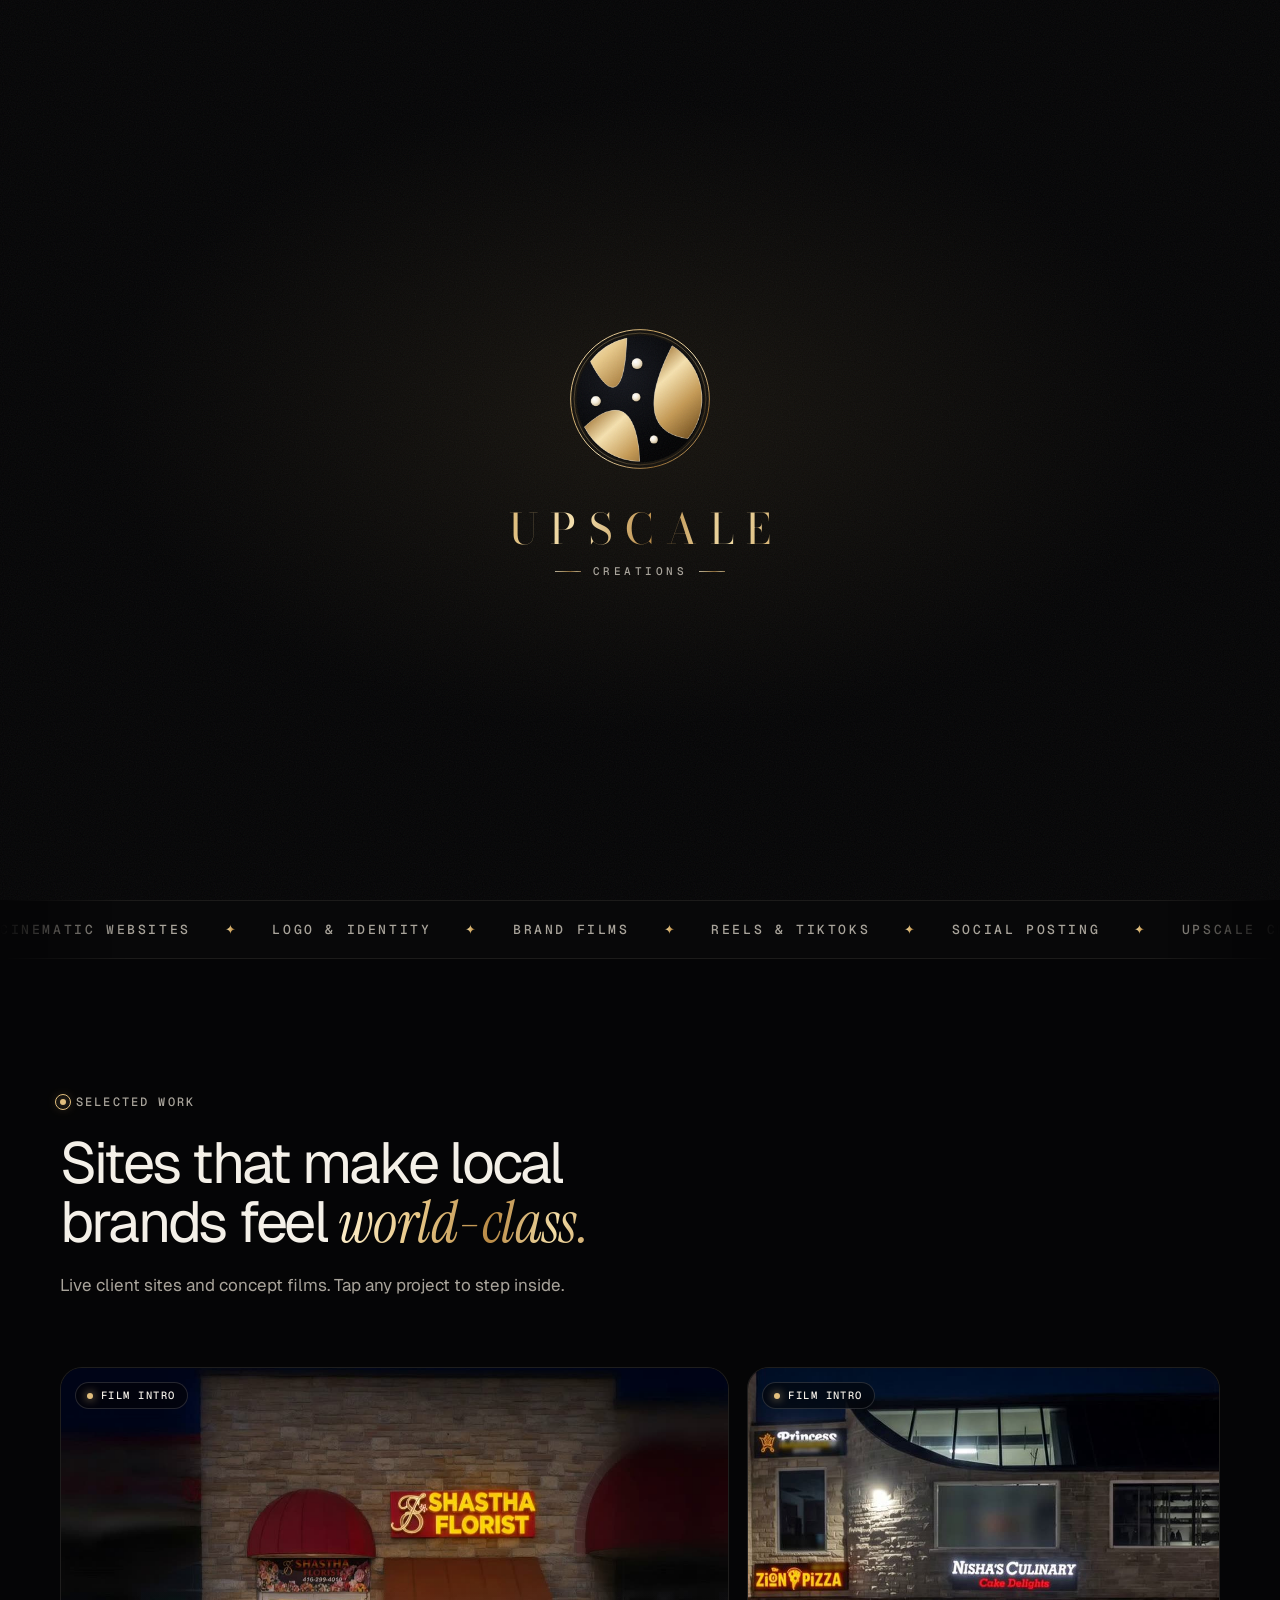
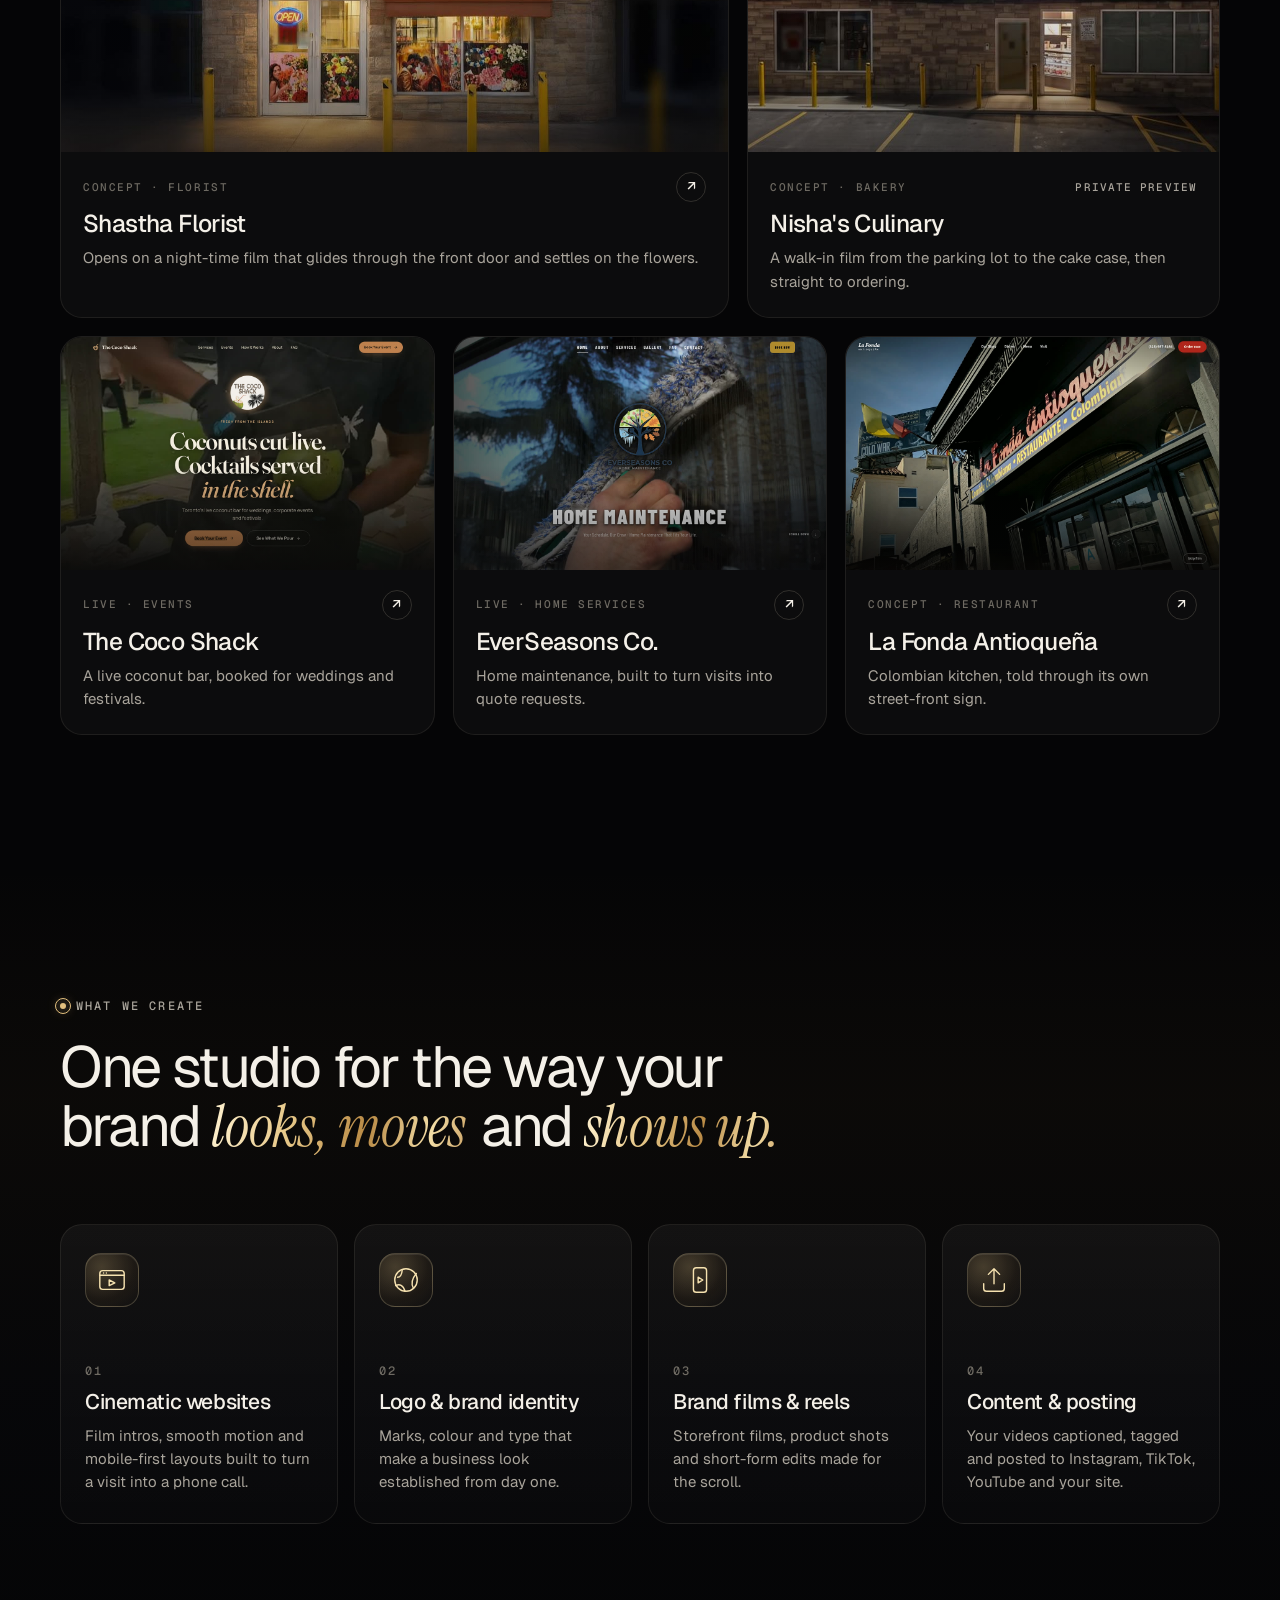
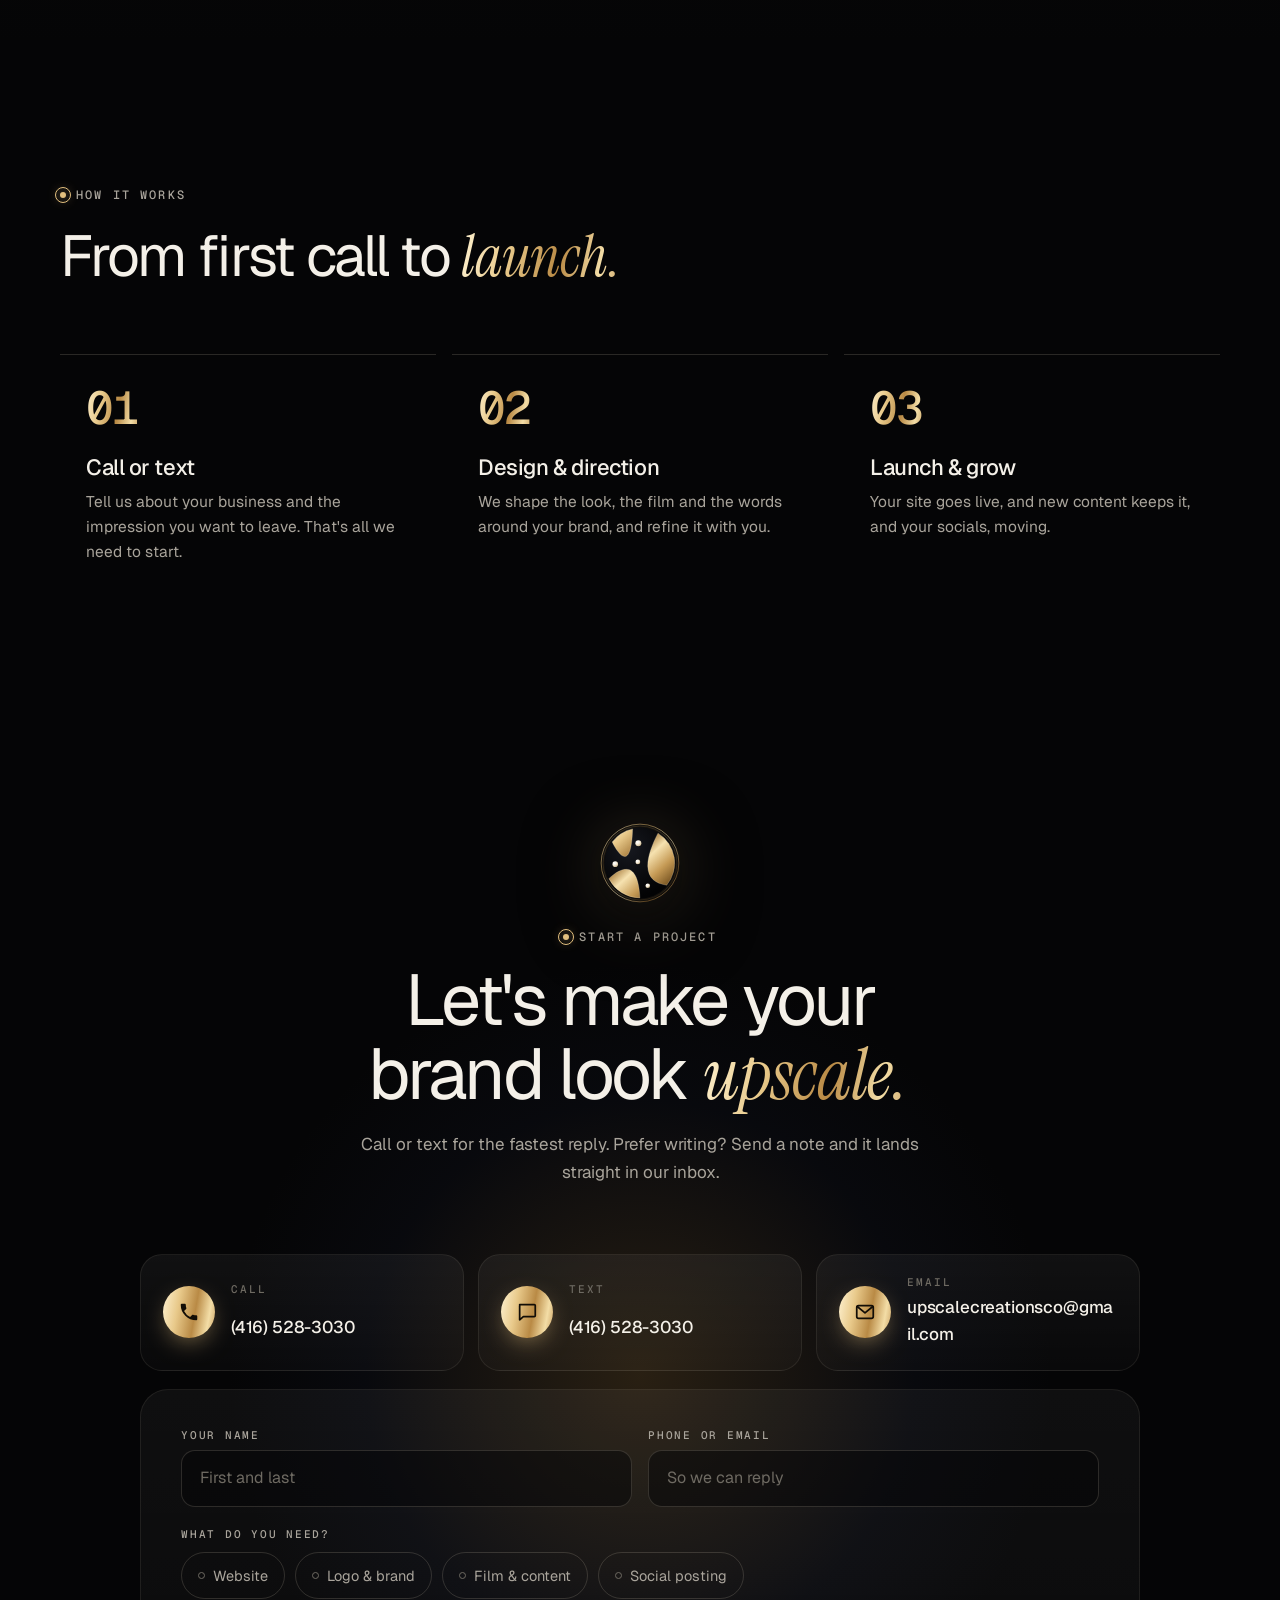
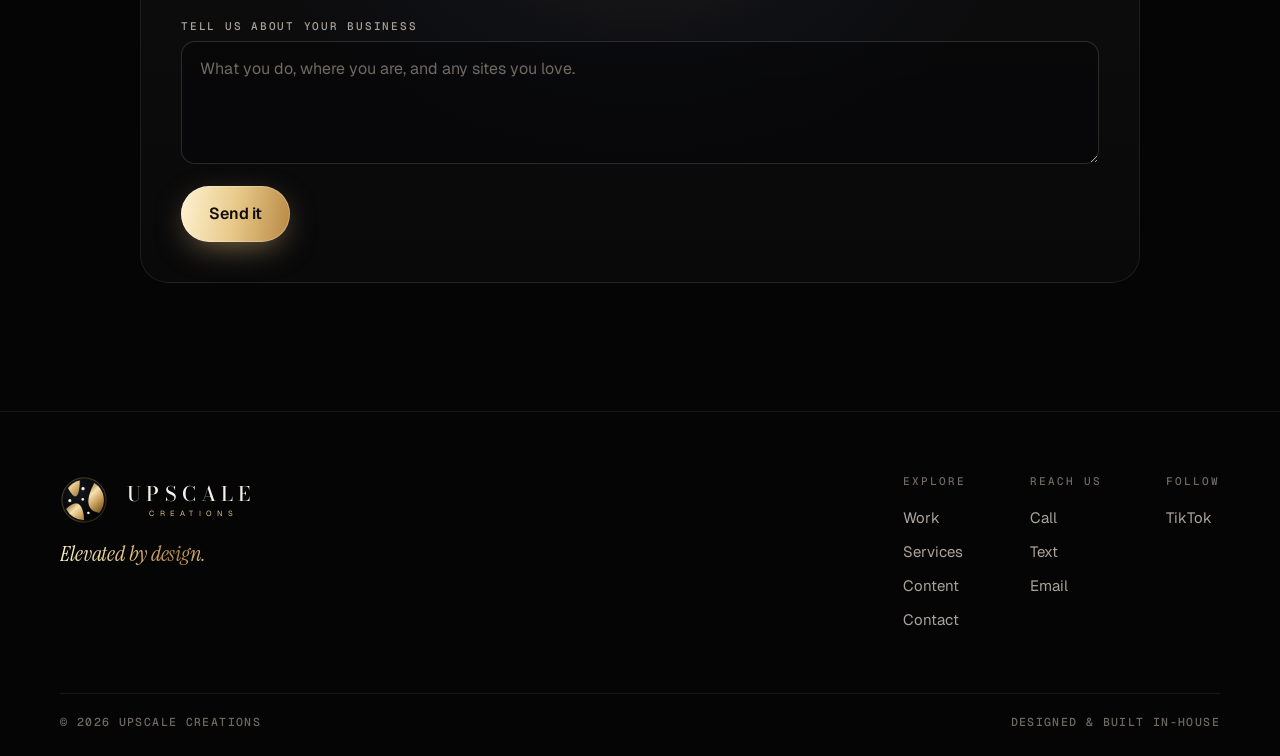
==== commit 68d8a255: "Replay intro on refresh, re-trigger scroll reveals, add hero shooting stars and a Content page - Int" ====
--- a/index.html
+++ b/index.html
@@ -21,13 +21,17 @@
   <link rel="apple-touch-icon" href="brand/apple-touch-icon.png">
 
   <script>
-    /* The loading film plays once per tab. Returning visitors, deep links and reduced-motion users skip it. */
+    /* The loading film plays on every visit and every refresh. It skips for deep links (#section), for clicks back
+       from another page of the site, and for reduced-motion users. A refresh drops the #section the nav links leave
+       in the URL, so it always replays from the top. */
     (function () {
       var d = document.documentElement;
-      try {
-        if (sessionStorage.getItem('es-seen') === '1' || location.hash || matchMedia('(prefers-reduced-motion: reduce)').matches) d.classList.add('skip-intro');
-      } catch (e) { d.classList.add('skip-intro'); }
-      if ('scrollRestoration' in history && !d.classList.contains('skip-intro')) history.scrollRestoration = 'manual';
+      var nav = performance.getEntriesByType ? performance.getEntriesByType('navigation')[0] : null;
+      var reload = nav ? nav.type === 'reload' : !!(performance.navigation && performance.navigation.type === 1);
+      var fromSite = !reload && document.referrer.indexOf(location.origin + '/') === 0;
+      if (reload && location.hash) history.replaceState(null, '', location.pathname + location.search);
+      if (location.hash || fromSite || matchMedia('(prefers-reduced-motion: reduce)').matches) d.classList.add('skip-intro');
+      else if ('scrollRestoration' in history) history.scrollRestoration = 'manual';
     })();
   </script>
 
@@ -35,7 +39,7 @@
   <link rel="preconnect" href="https://fonts.gstatic.com" crossorigin>
   <link href="https://fonts.googleapis.com/css2?family=Geist:wght@300..700&family=Geist+Mono:wght@400;500&family=Instrument+Serif:ital@0;1&family=Syncopate:wght@400&family=Bodoni+Moda:opsz,wght@6..96,400;6..96,500&display=swap" rel="stylesheet">
   <link rel="stylesheet" href="css/style.css">
-  <noscript><style>.intro{display:none}.reveal{opacity:1;transform:none}.hero [data-in]{opacity:1;transform:none}</style></noscript>
+  <noscript><style>.intro{display:none}.reveal,.hero [data-in]{opacity:1}</style></noscript>
 
   <script type="application/ld+json">
   {
@@ -111,7 +115,7 @@
       <nav class="nav-links" aria-label="Primary">
         <a href="#work">Work</a>
         <a href="#services">Services</a>
-        <a href="#content">Content</a>
+        <a href="content.html">Content</a>
         <a href="#contact">Contact</a>
       </nav>
       <div class="nav-actions">
@@ -130,7 +134,7 @@
   <nav class="menu-sheet" id="menuSheet" aria-label="Site menu" inert>
     <a href="#work">Work</a>
     <a href="#services">Services</a>
-    <a href="#content">Content</a>
+    <a href="content.html">Content</a>
     <a href="#contact">Contact</a>
     <div class="menu-actions">
       <a class="btn btn-glow" href="tel:+14165283030">Call (416) 528-3030</a>
@@ -305,23 +309,6 @@
       </div>
     </section>
 
-    <!-- CONTENT (filled from content/feed.json) -->
-    <section class="section" id="content" data-feed="content" hidden>
-      <div class="container">
-        <header class="sec-head sec-head-row reveal">
-          <div>
-            <p class="eyebrow"><span class="pulse"></span>Latest content</p>
-            <h2>Fresh from the <em>studio.</em></h2>
-          </div>
-          <div class="rail-ctrl">
-            <button class="rail-btn" type="button" data-rail="prev" aria-label="Previous">←</button>
-            <button class="rail-btn" type="button" data-rail="next" aria-label="Next">→</button>
-          </div>
-        </header>
-      </div>
-      <div class="rail" data-rail-track></div>
-    </section>
-
     <!-- TESTIMONIALS (filled from content/feed.json; stays hidden until the first one is posted) -->
     <section class="section section-alt" id="testimonials" data-feed="testimonial" hidden>
       <div class="container">
@@ -415,9 +402,9 @@
           <em>Elevated by design.</em>
         </a>
         <div class="foot-cols">
-          <div><h4>Explore</h4><a href="#work">Work</a><a href="#services">Services</a><a href="#content">Content</a><a href="#contact">Contact</a></div>
+          <div><h4>Explore</h4><a href="#work">Work</a><a href="#services">Services</a><a href="content.html">Content</a><a href="#contact">Contact</a></div>
           <div><h4>Reach us</h4><a href="tel:+14165283030">Call</a><a href="sms:+14165283030">Text</a><a href="mailto:upscalecreationsco@gmail.com">Email</a></div>
-          <div class="foot-social"><h4>Follow</h4><a href="__INSTAGRAM_URL__" target="_blank" rel="noopener">Instagram</a><a href="__TIKTOK_URL__" target="_blank" rel="noopener">TikTok</a><a href="__YOUTUBE_URL__" target="_blank" rel="noopener">YouTube</a></div>
+          <div class="foot-social"><h4>Follow</h4><a href="__INSTAGRAM_URL__" target="_blank" rel="noopener">Instagram</a><a href="https://www.tiktok.com/@upscalecreations" target="_blank" rel="noopener">TikTok</a><a href="__YOUTUBE_URL__" target="_blank" rel="noopener">YouTube</a></div>
         </div>
       </div>
       <div class="foot-bottom">
--- a/css/style.css
+++ b/css/style.css
@@ -151,6 +151,8 @@
   transform-box: view-box; transform-origin: 50% 50%;
 }
 .mark-anim .m-orb { transform-box: fill-box; }
+/* until main.js swaps in the parts, the plain <use> would flash the finished logo before the intro builds it */
+.mark-anim > use { visibility: hidden; }
 
 /* ==========================================================================
    Intro
@@ -170,12 +172,14 @@
 .intro.leaving .intro-word, .intro.leaving .intro-sub { opacity: 0 !important; transform: translateY(10px); transition: opacity .35s, transform .35s; }
 .intro-inner { display: flex; flex-direction: column; align-items: center; }
 .intro-mark { width: 150px; height: 150px; overflow: visible; will-change: transform; }
+/* Gold all the way across: the brand gradient starts near-white, which left the U looking silver next to the rest.
+   padding-left tracks the letter-spacing so the word stays centred as it opens. */
 .intro-word {
   margin-top: 34px;
   font: 400 clamp(30px, 6vw, 42px)/1 var(--didone);
-  letter-spacing: .1em;
-  padding-left: .1em;
-  background: var(--grad);
+  letter-spacing: .3em;
+  padding-left: .3em;
+  background: linear-gradient(100deg, #D8B26C 0%, #F6E2B0 28%, #B98A45 55%, #F3DDA6 80%, #D2AA66 100%);
   -webkit-background-clip: text; background-clip: text; color: transparent;
   opacity: 0;
 }
@@ -218,8 +222,8 @@
 @keyframes fade-in { to { opacity: 1; } }
 @keyframes fade-up { from { opacity: 0; transform: translateY(10px); } to { opacity: 1; transform: none; } }
 @keyframes word-in {
-  from { opacity: 0; letter-spacing: -.02em; filter: blur(8px); }
-  to { opacity: 1; letter-spacing: .3em; filter: none; }
+  from { opacity: 0; letter-spacing: -.02em; padding-left: 0; filter: blur(8px); }
+  to { opacity: 1; letter-spacing: .3em; padding-left: .3em; filter: none; }
 }
 
 /* ==========================================================================
@@ -371,16 +375,17 @@
 .hero-meta span { display: inline-flex; align-items: center; gap: 10px; }
 .hero-meta span::before { content: ""; width: 4px; height: 4px; border-radius: 50%; background: var(--grad); }
 
-/* entrance */
-.hero [data-in] { opacity: 0; transform: translateY(22px); filter: blur(6px); }
-.ready .hero [data-in] {
-  opacity: 1; transform: none; filter: none;
-  transition: opacity 1s var(--ease), transform 1.1s var(--ease), filter 1s var(--ease);
-}
-.ready .hero [data-in="2"] { transition-delay: .08s; }
-.ready .hero [data-in="3"] { transition-delay: .18s; }
-.ready .hero [data-in="4"] { transition-delay: .28s; }
-.ready .hero [data-in="5"] { transition-delay: .4s; }
+/* entrance: plays when the intro hands over (.ready), and again each time the copy scrolls back into view (.in) */
+.hero [data-in] { opacity: 0; }
+.ready .hero-copy.in [data-in] { opacity: 1; animation: hero-in 1.1s var(--ease) backwards; }
+.ready .hero-copy.in [data-in="2"] { animation-delay: .08s; }
+.ready .hero-copy.in [data-in="3"] { animation-delay: .18s; }
+.ready .hero-copy.in [data-in="4"] { animation-delay: .28s; }
+.ready .hero-copy.in [data-in="5"] { animation-delay: .4s; }
+@keyframes hero-in {
+  from { opacity: 0; translate: 0 calc(22px * var(--dir, 1)); filter: blur(6px); }
+  to { opacity: 1; translate: 0 0; filter: none; }
+}
 
 /* the planet */
 .hero-visual {
@@ -482,7 +487,7 @@
   background: linear-gradient(180deg, transparent, rgba(185, 138, 69, .035) 30%, rgba(46, 56, 96, .03) 70%, transparent);
 }
 .sec-head { max-width: 780px; margin-bottom: clamp(40px, 5.5vw, 68px); }
-.sec-head h2 {
+.sec-head h1, .sec-head h2 {
   margin-top: 20px;
   font: 400 clamp(2.05rem, 4.5vw, 3.75rem)/1.03 var(--sans);
   letter-spacing: -.04em;
@@ -493,8 +498,16 @@
 .sec-head-center { margin-inline: auto; text-align: center; display: flex; flex-direction: column; align-items: center; }
 .sec-head-center .sec-sub { margin-inline: auto; }
 
-.reveal { opacity: 0; transform: translateY(30px); transition: opacity 1s var(--ease), transform 1.1s var(--ease); transition-delay: var(--d, 0s); }
-.reveal.in { opacity: 1; transform: none; }
+/* Reveals replay whenever an element comes back into view (main.js toggles .in). They animate `translate`,
+   not `transform`, so cards keep their own hover lift and transitions. Anything that left through the top
+   is marked .above and drops back in from above. */
+.reveal { opacity: 0; }
+.reveal.in { opacity: 1; animation: reveal-in 1.1s var(--ease) var(--d, 0s) backwards; }
+.above { --dir: -1; }
+@keyframes reveal-in {
+  from { opacity: 0; translate: 0 calc(30px * var(--dir, 1)); }
+  to { opacity: 1; translate: 0 0; }
+}
 
 /* ---------- work ---------- */
 .work-grid { display: grid; grid-template-columns: repeat(12, minmax(0, 1fr)); gap: 18px; }
@@ -631,6 +644,7 @@
   isolation: isolate;
 }
 .clip-media.wide { aspect-ratio: 16 / 9; }
+.rail .clip-wide { width: clamp(300px, 84vw, 540px); }
 .clip-media video, .clip-media img { position: absolute; inset: 0; width: 100%; height: 100%; object-fit: cover; transition: transform 1.2s var(--ease); }
 .clip:hover .clip-media video { transform: scale(1.04); }
 .clip-media::after { content: ""; position: absolute; inset: 0; background: linear-gradient(180deg, rgba(5, 5, 6, .35), transparent 30%, transparent 60%, rgba(5, 5, 6, .7)); }
@@ -680,6 +694,52 @@
 .clip-follow p { margin: 0; font-size: 14.5px; color: var(--muted); }
 .clip-follow .btn { width: 100%; height: 48px; }
 .clip-follow .clip-mark { width: 54px; height: 54px; margin-bottom: auto; overflow: visible; filter: drop-shadow(0 10px 24px rgba(0, 0, 0, .7)); }
+
+/* ---------- content page ---------- */
+.page-top { padding-top: calc(var(--nav-h) + clamp(48px, 8vw, 104px)); }
+.page-top .sec-head h1 { font-size: clamp(2.6rem, 6vw, 5rem); line-height: 1; }
+.clip-grid { display: grid; grid-template-columns: repeat(4, minmax(0, 1fr)); gap: 30px 16px; }
+.clip-grid .clip { width: auto; }
+.clip-grid .clip-wide { grid-column: span 2; }
+
+/* until the first post: faint empty frames where the videos will sit */
+.feed-empty {
+  position: relative; isolation: isolate;
+  display: grid; place-items: center;
+  min-height: clamp(460px, 62vh, 600px);
+  padding-block: clamp(24px, 6vw, 76px);
+}
+.ghosts {
+  position: absolute; inset: 0; z-index: -1;
+  display: grid; grid-template-columns: repeat(4, minmax(0, 1fr)); gap: 16px; align-items: start;
+  overflow: hidden;
+  -webkit-mask-image: linear-gradient(180deg, #000 15%, transparent 90%);
+  mask-image: linear-gradient(180deg, #000 15%, transparent 90%);
+}
+.ghosts i {
+  aspect-ratio: 9 / 16; border-radius: var(--radius);
+  border: 1px dashed var(--line-2);
+  background: linear-gradient(115deg, transparent 38%, rgba(255, 244, 214, .06) 49%, transparent 60%) 160% 0 / 260% 100% no-repeat, rgba(255, 255, 255, .015);
+  animation: sheen 7s var(--ease-in-out) infinite;
+}
+.ghosts i:nth-child(2) { animation-delay: .3s; }
+.ghosts i:nth-child(3) { animation-delay: .6s; }
+.ghosts i:nth-child(4) { animation-delay: .9s; }
+.feed-empty-copy {
+  max-width: 540px; margin-inline: 8px;
+  padding: clamp(28px, 4vw, 44px);
+  border-radius: calc(var(--radius) + 6px);
+  border: 1px solid var(--line);
+  background: rgba(5, 5, 6, .72);
+  -webkit-backdrop-filter: blur(16px); backdrop-filter: blur(16px);
+  display: flex; flex-direction: column; align-items: center;
+  text-align: center;
+}
+.feed-empty-copy .contact-mark { width: 68px; height: 68px; margin-bottom: 22px; }
+.feed-empty-copy h2 { font: 400 clamp(1.8rem, 3.4vw, 2.6rem)/1.05 var(--sans); letter-spacing: -.035em; text-wrap: balance; }
+.feed-empty-copy p { margin-top: 14px; max-width: 30em; color: var(--muted); }
+.feed-empty-copy .hero-actions { margin-top: 26px; justify-content: center; }
+.feed-empty-copy .clip-links { justify-content: center; margin-top: 20px; }
 
 /* ---------- process ---------- */
 .steps { list-style: none; margin: 0; padding: 0; display: grid; grid-template-columns: repeat(3, minmax(0, 1fr)); gap: 16px; }
@@ -789,7 +849,7 @@
 .footer { border-top: 1px solid var(--line); padding: 64px 0 calc(28px + env(safe-area-inset-bottom)); }
 .foot-top { display: flex; flex-wrap: wrap; justify-content: space-between; gap: 40px; }
 .foot-brand { display: grid; grid-template-columns: auto auto; grid-template-rows: auto auto; column-gap: 14px; row-gap: 12px; align-items: center; align-self: start; }
-.foot-brand svg { width: 48px; height: 48px; overflow: visible; }
+.foot-brand svg, .foot-brand img { width: 48px; height: 48px; overflow: visible; }
 .foot-brand .brand-word { font-size: 20px; }
 .foot-brand em { grid-column: 1 / -1; font-size: 22px; }
 .foot-cols { display: grid; grid-template-columns: repeat(3, auto); gap: 18px 64px; }
@@ -841,6 +901,8 @@
 @media (max-width: 1080px) {
   .svc-grid { grid-template-columns: repeat(2, minmax(0, 1fr)); }
   .svc { min-height: 260px; }
+  .clip-grid, .ghosts { grid-template-columns: repeat(3, minmax(0, 1fr)); }
+  .ghosts i:nth-child(n+4) { display: none; }
 }
 @media (max-width: 960px) {
   .hero { align-items: flex-start; }
@@ -886,6 +948,8 @@
   .dock { display: flex; }
   .footer { padding-bottom: calc(100px + env(safe-area-inset-bottom)); }
   .hero-actions .text-link { display: none; }
+  .clip-grid, .ghosts { grid-template-columns: repeat(2, minmax(0, 1fr)); gap: 24px 12px; }
+  .ghosts i:nth-child(n+3) { display: none; }
 }
 @media (max-width: 420px) {
   .hero-actions .btn-lg { flex: 1 1 100%; }
@@ -893,6 +957,6 @@
 
 @media (prefers-reduced-motion: reduce) {
   *, *::before, *::after { animation-duration: .001ms !important; animation-iteration-count: 1 !important; transition-duration: .001ms !important; scroll-behavior: auto !important; }
-  .reveal, .hero [data-in] { opacity: 1; transform: none; filter: none; }
+  .reveal, .hero [data-in] { opacity: 1; animation: none !important; }
   .ticker-track { animation: none; }
 }
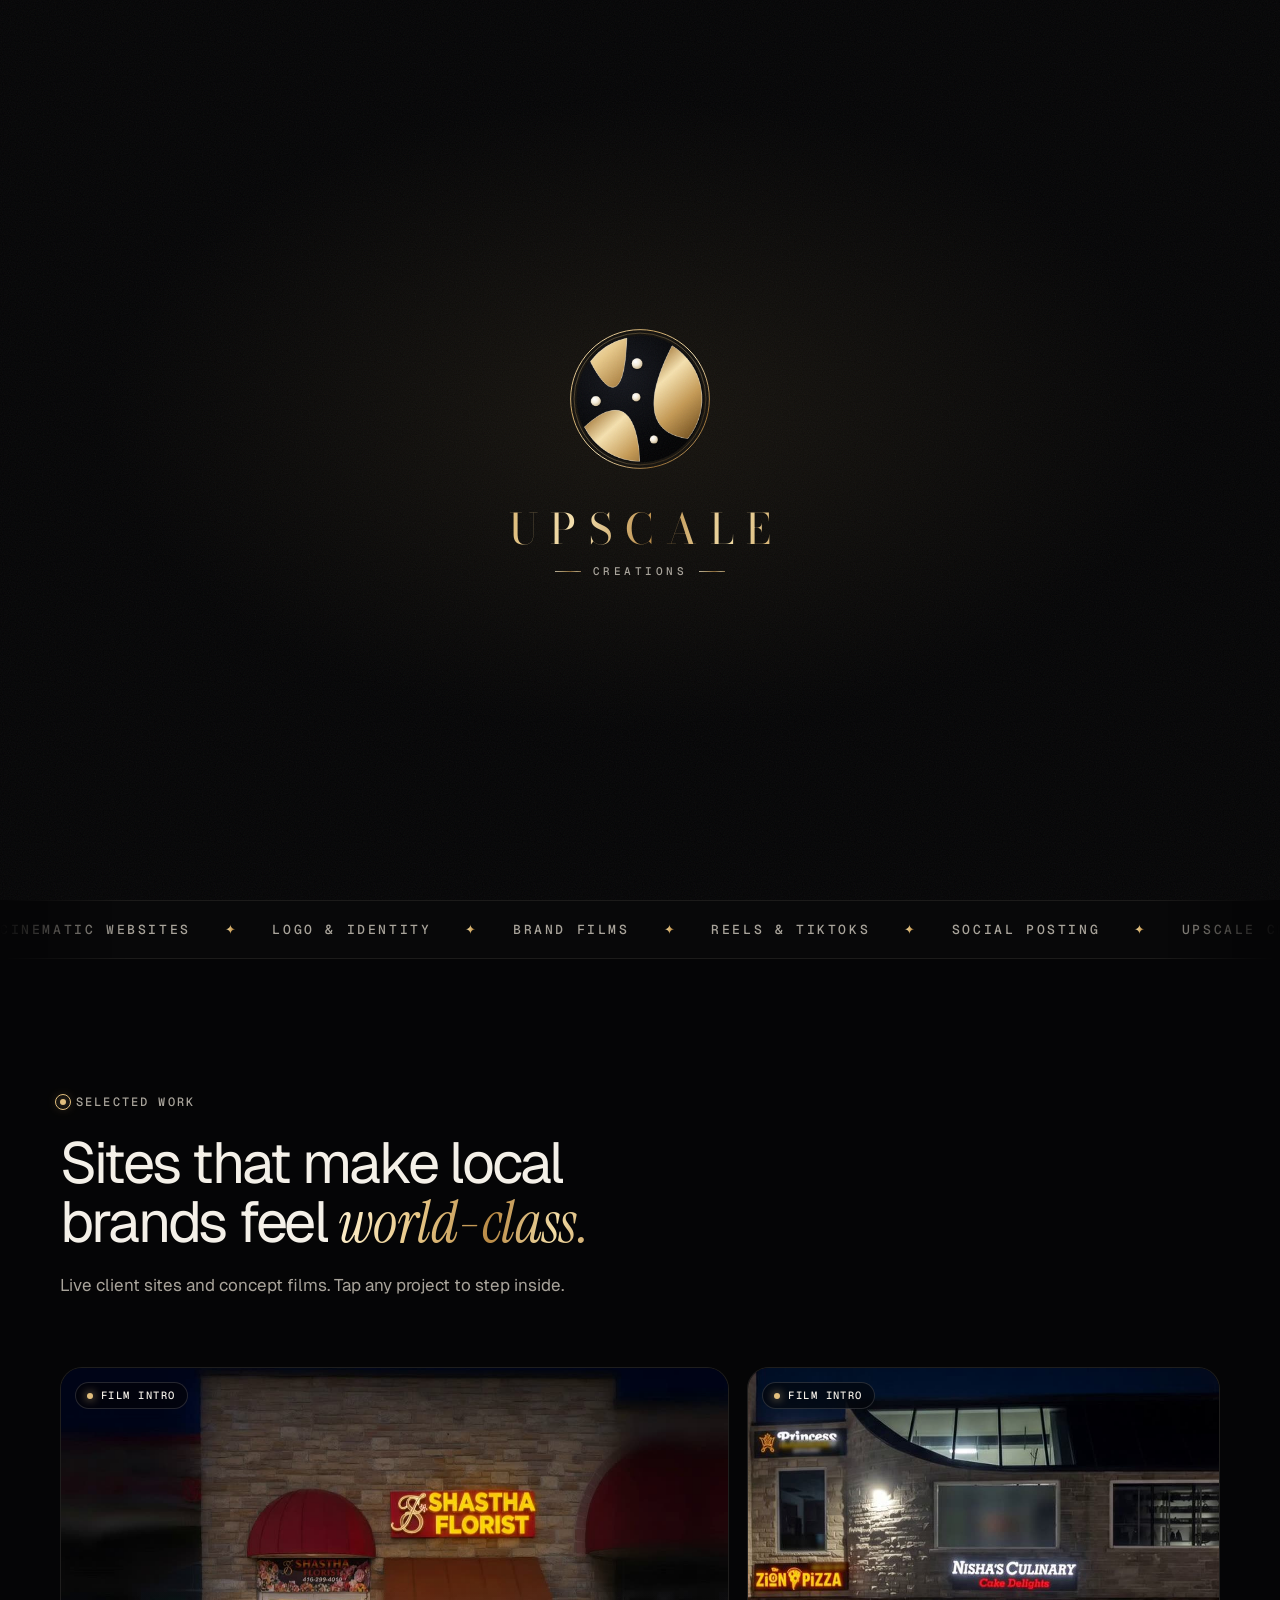
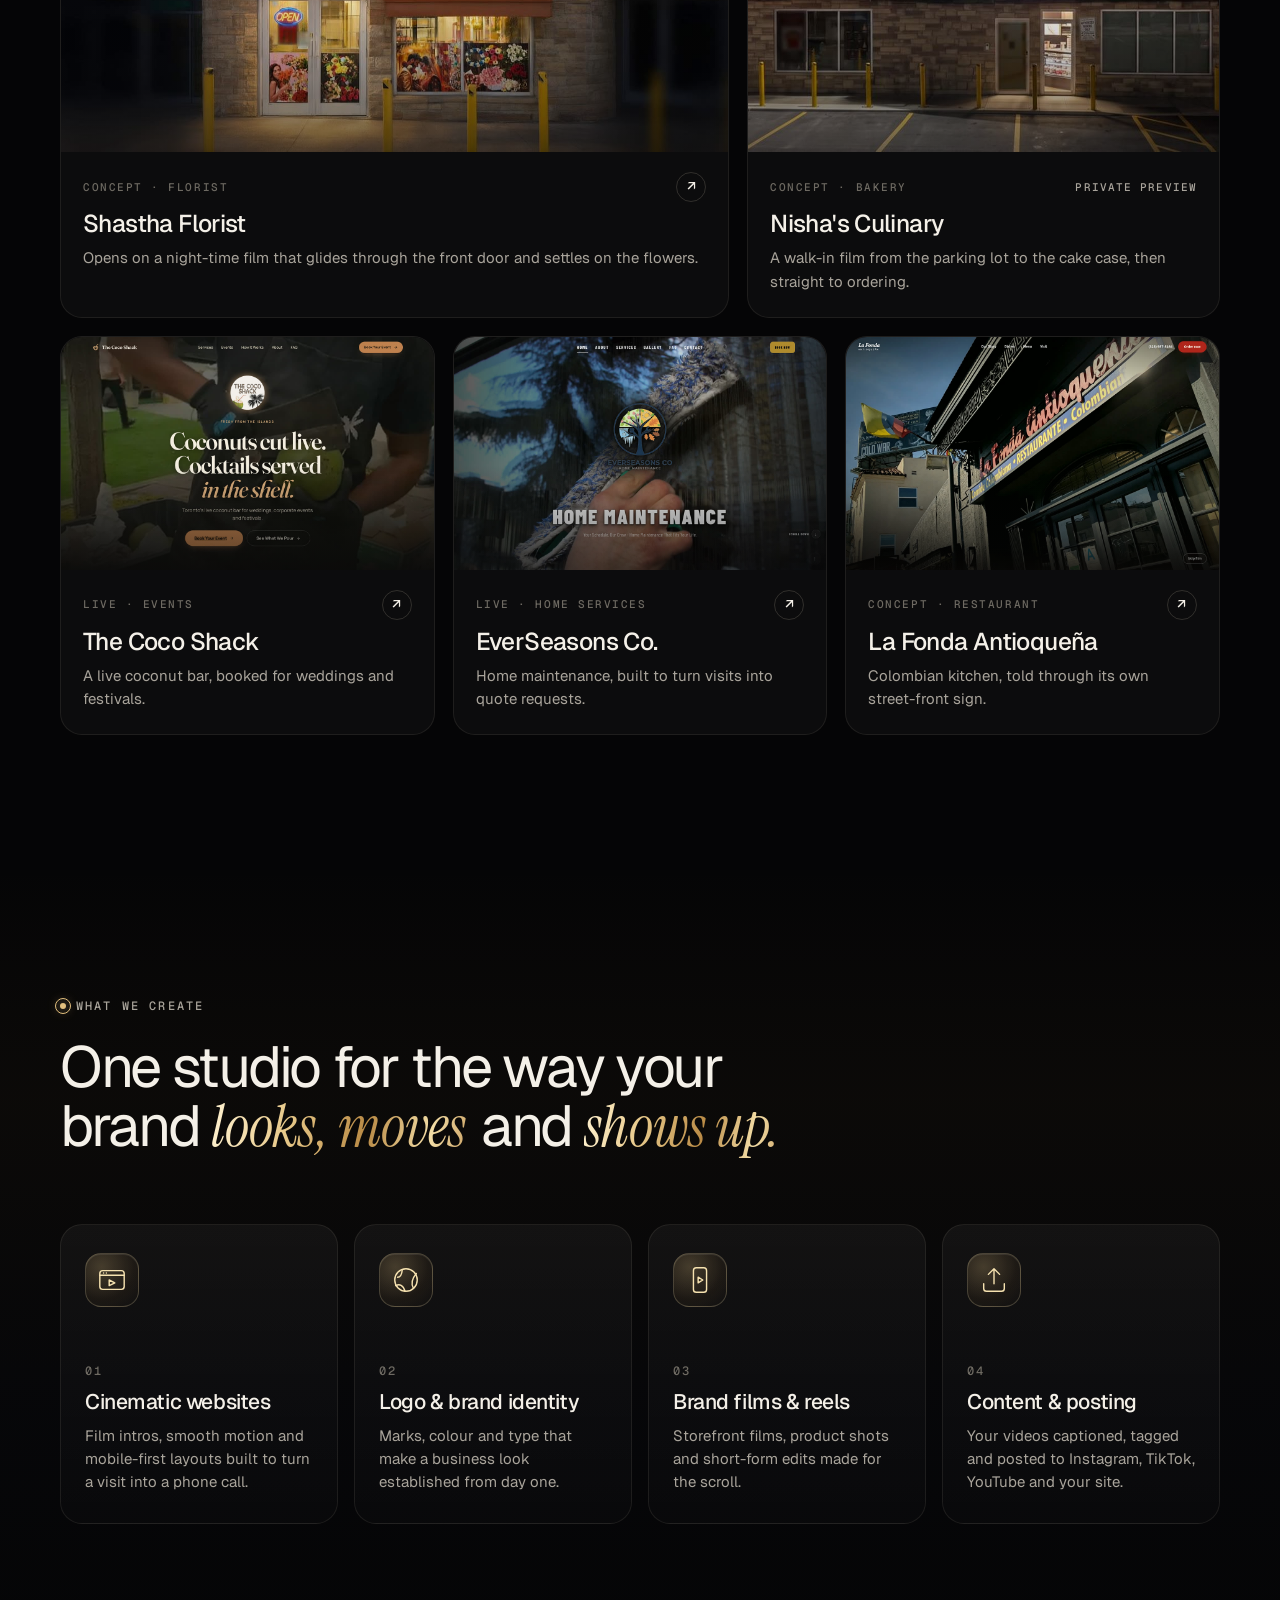
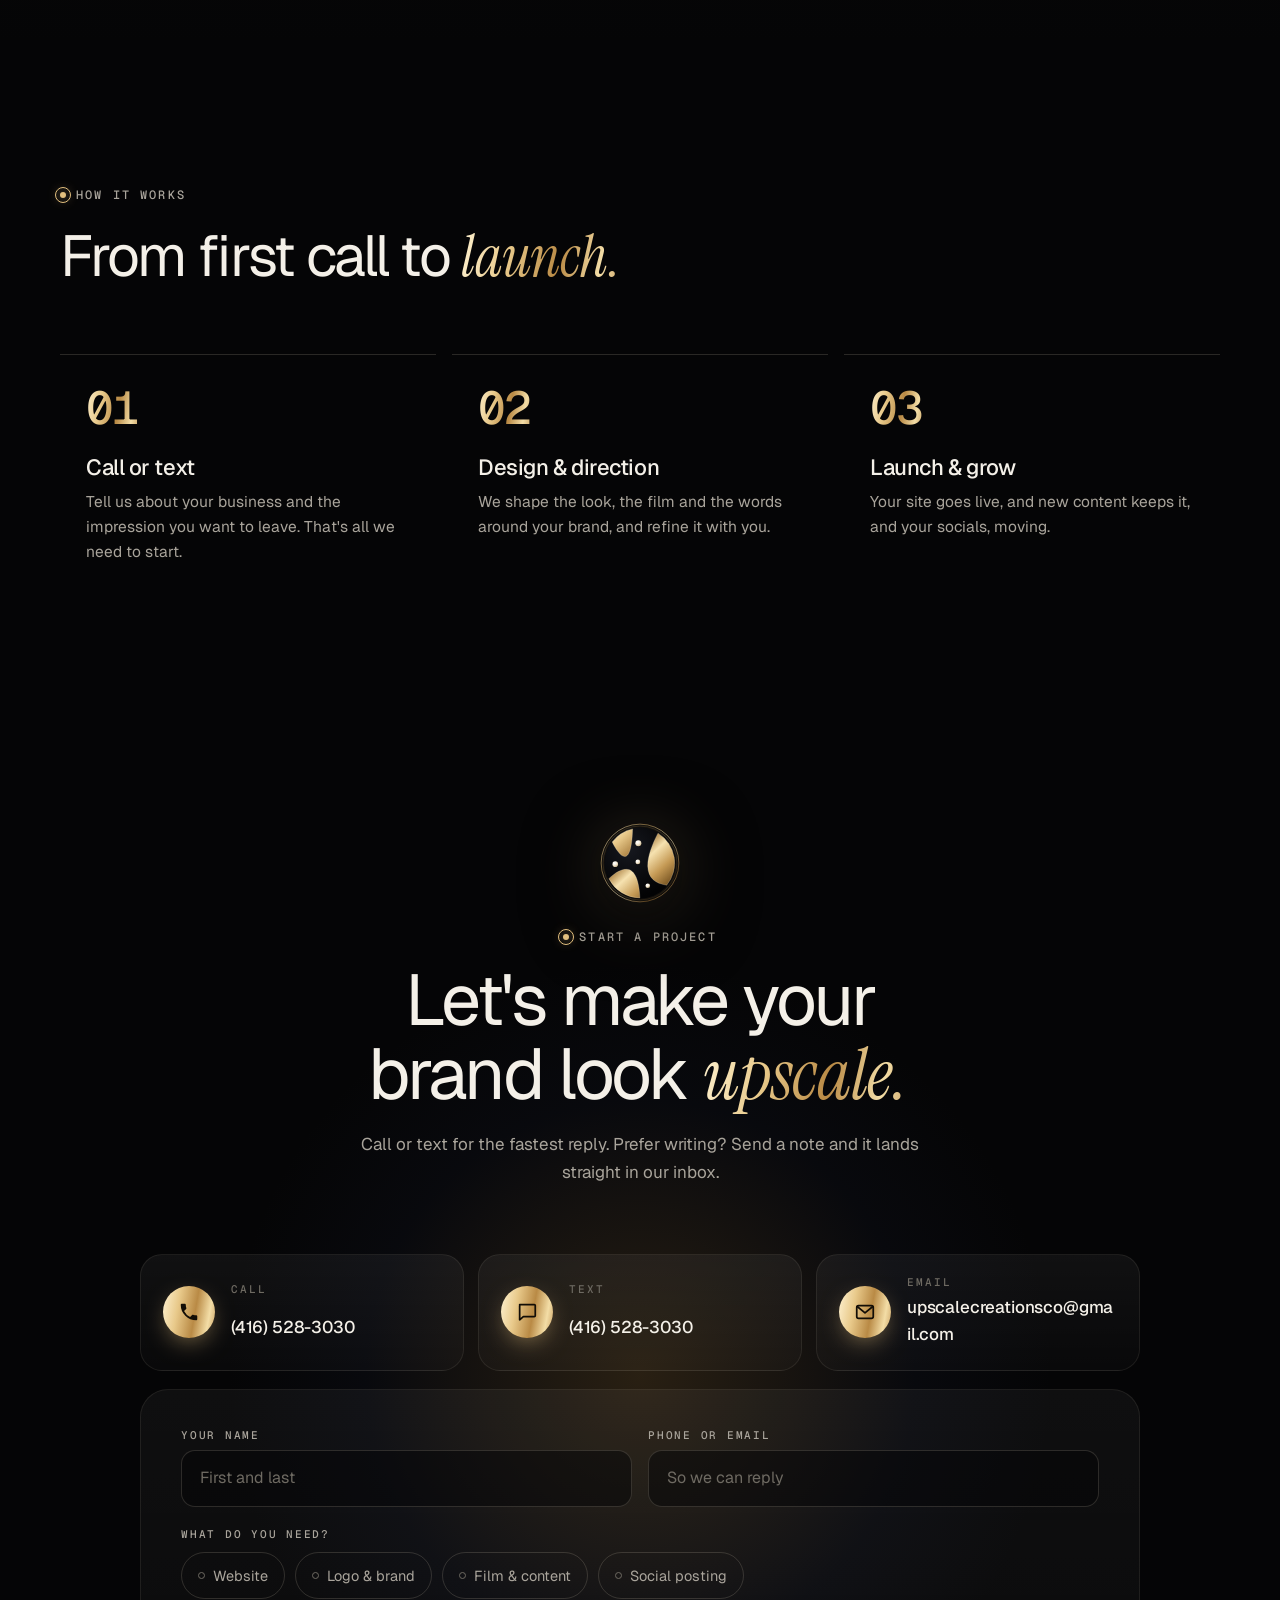
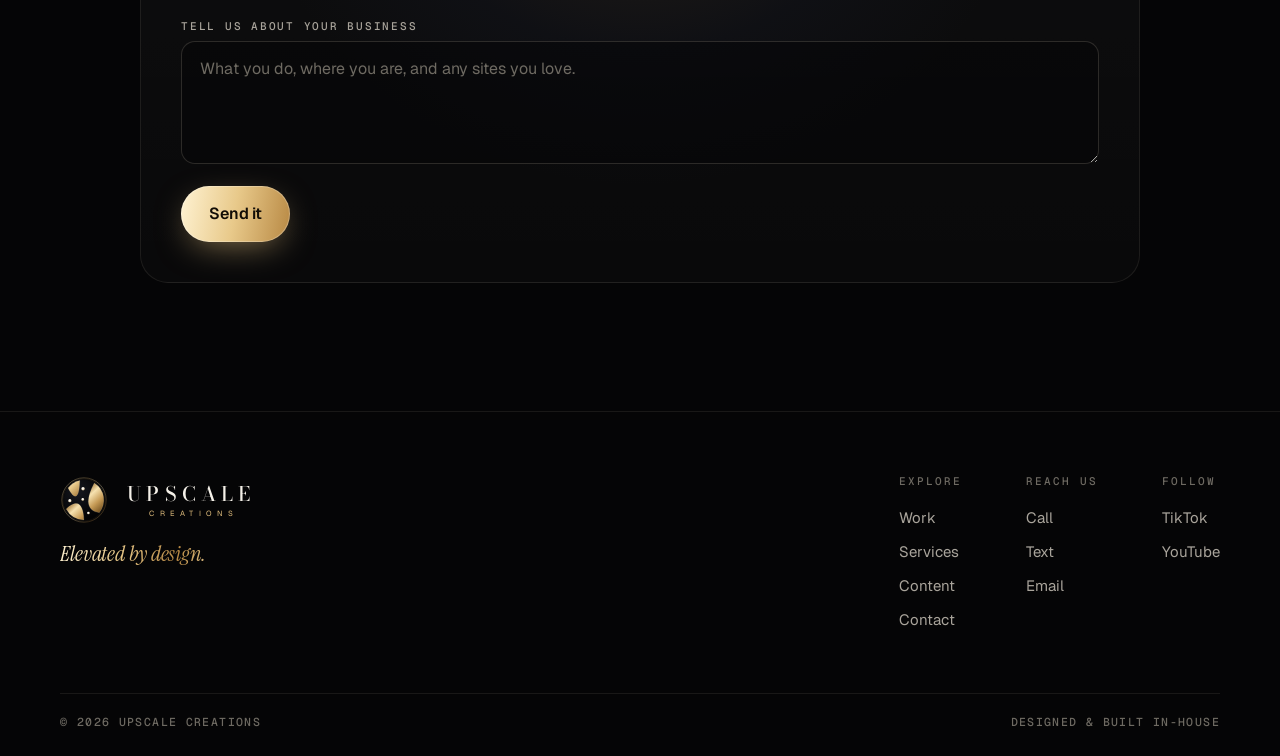
==== commit 61d63e2d: "Add YouTube @upscalecreations link, new channel banner, hero parallax and brighter shooting stars Co" ====
--- a/index.html
+++ b/index.html
@@ -404,7 +404,7 @@
         <div class="foot-cols">
           <div><h4>Explore</h4><a href="#work">Work</a><a href="#services">Services</a><a href="content.html">Content</a><a href="#contact">Contact</a></div>
           <div><h4>Reach us</h4><a href="tel:+14165283030">Call</a><a href="sms:+14165283030">Text</a><a href="mailto:upscalecreationsco@gmail.com">Email</a></div>
-          <div class="foot-social"><h4>Follow</h4><a href="__INSTAGRAM_URL__" target="_blank" rel="noopener">Instagram</a><a href="https://www.tiktok.com/@upscalecreations" target="_blank" rel="noopener">TikTok</a><a href="__YOUTUBE_URL__" target="_blank" rel="noopener">YouTube</a></div>
+          <div class="foot-social"><h4>Follow</h4><a href="__INSTAGRAM_URL__" target="_blank" rel="noopener">Instagram</a><a href="https://www.tiktok.com/@upscalecreations" target="_blank" rel="noopener">TikTok</a><a href="https://www.youtube.com/@upscalecreations" target="_blank" rel="noopener">YouTube</a></div>
         </div>
       </div>
       <div class="foot-bottom">
--- a/css/style.css
+++ b/css/style.css
@@ -407,14 +407,15 @@
 @keyframes float { 50% { transform: translateY(-12px); } }
 .sphere {
   width: 100%; height: 100%; overflow: visible;
-  transform: perspective(900px) rotateX(var(--tx, 0deg)) rotateY(var(--ty, 0deg));
-  transition: transform .9s var(--ease);
+  transform: translate3d(var(--px, 0px), var(--py, 0px), 0) perspective(900px) rotateX(var(--tx, 0deg)) rotateY(var(--ty, 0deg));
+  transition: transform .7s var(--ease);
   filter: drop-shadow(0 40px 70px rgba(0, 0, 0, .75)) drop-shadow(0 0 60px rgba(226, 191, 126, .12));
 }
 html:not(.landed) .sphere { opacity: 0; }
 html:not(.landed) .sphere-float { animation-play-state: paused; }
-.skip-intro.ready .sphere { animation: sphere-in 1.4s var(--ease) both; }
-@keyframes sphere-in { from { opacity: 0; transform: scale(.86); } to { opacity: 1; transform: none; } }
+/* animates `scale`, not `transform`, so the cursor tilt still works once it has faded in */
+.skip-intro.ready .sphere { animation: sphere-in 1.4s var(--ease) backwards; }
+@keyframes sphere-in { from { opacity: 0; scale: .86; } to { opacity: 1; scale: 1; } }
 .sphere .m-orb { animation: orb-glow 4.5s ease-in-out infinite; }
 .sphere .m-orb:nth-child(2) { animation-delay: -1.2s; }
 .sphere .m-orb:nth-child(3) { animation-delay: -2.4s; }
@@ -437,7 +438,8 @@
   overflow: visible;
   pointer-events: none;
   opacity: 0;
-  transition: opacity 1.4s var(--ease) .3s;
+  translate: calc(var(--px, 0px) * -.3) calc(var(--py, 0px) * -.3);
+  transition: opacity 1.4s var(--ease) .3s, translate 1s var(--ease);
 }
 .ready .orbit { opacity: 1; }
 .orbit path { fill: none; stroke: url(#g-bezel); stroke-width: .8; opacity: .4; }
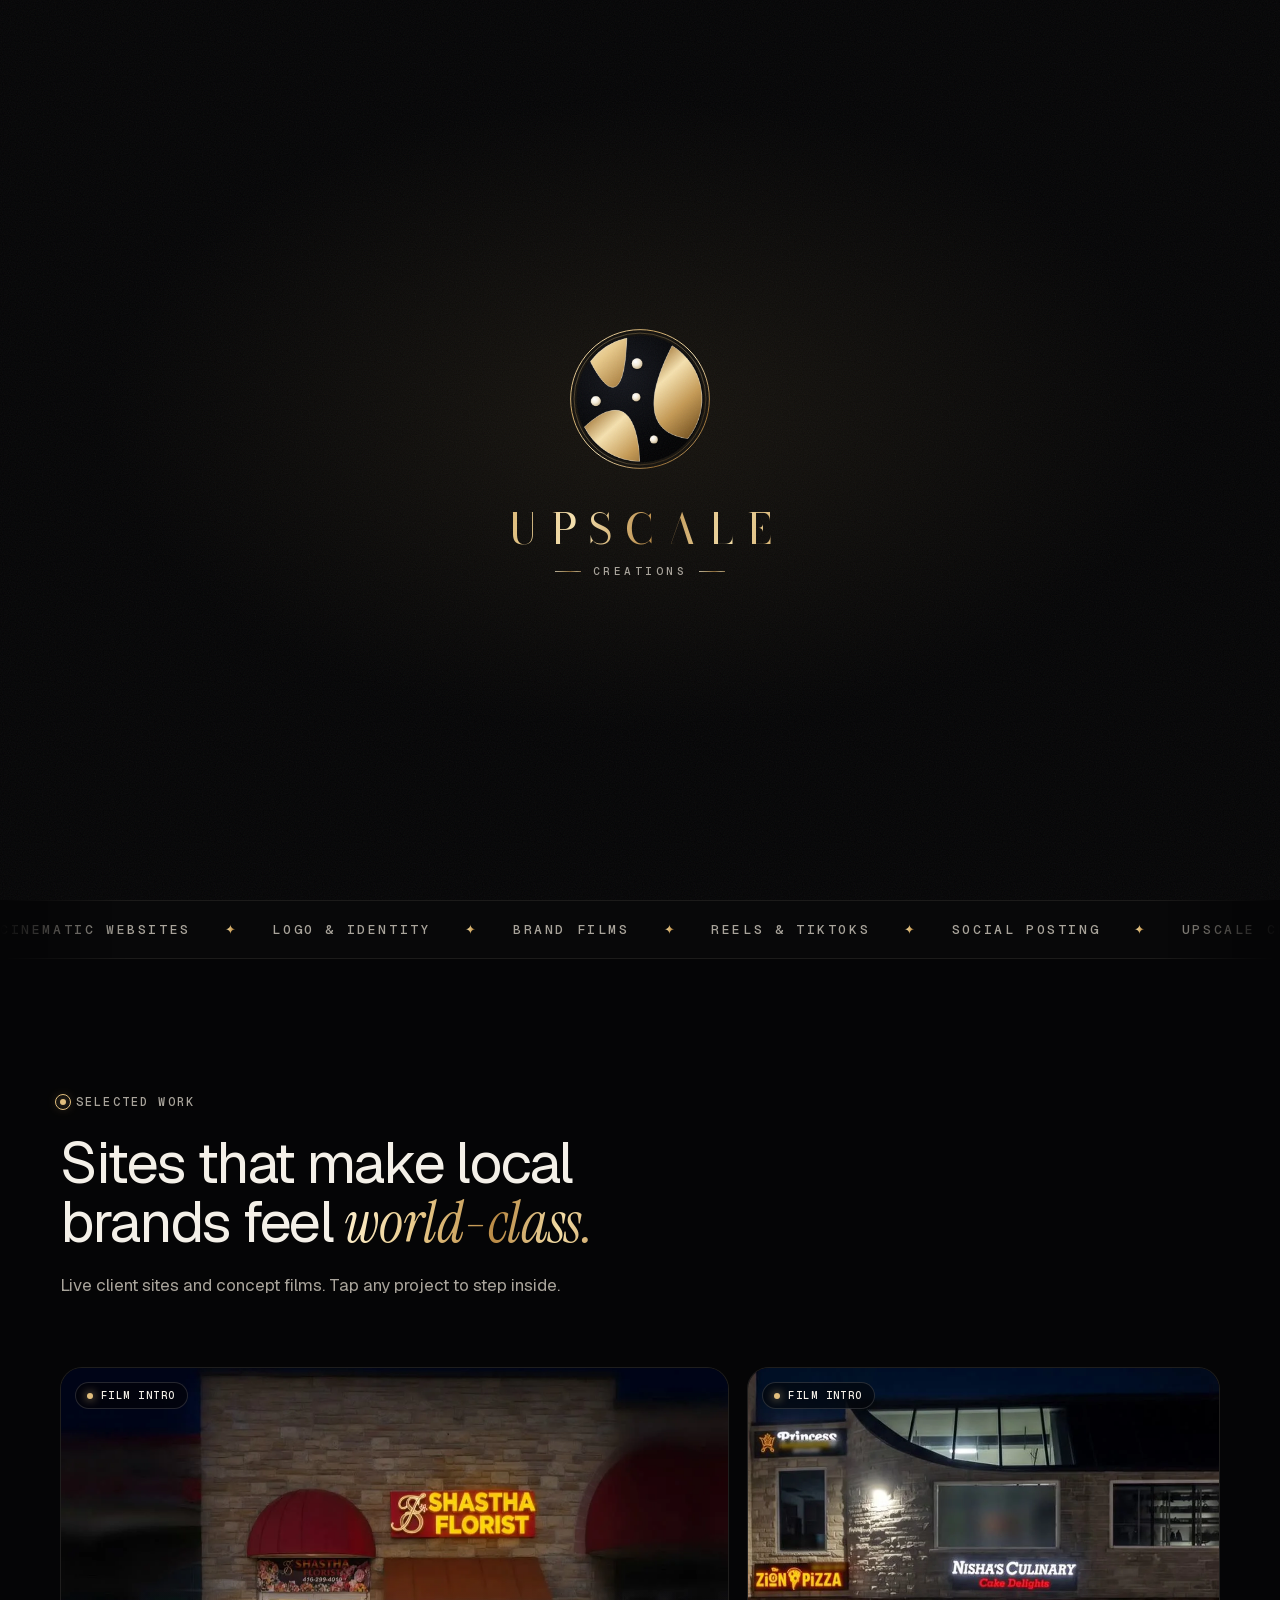
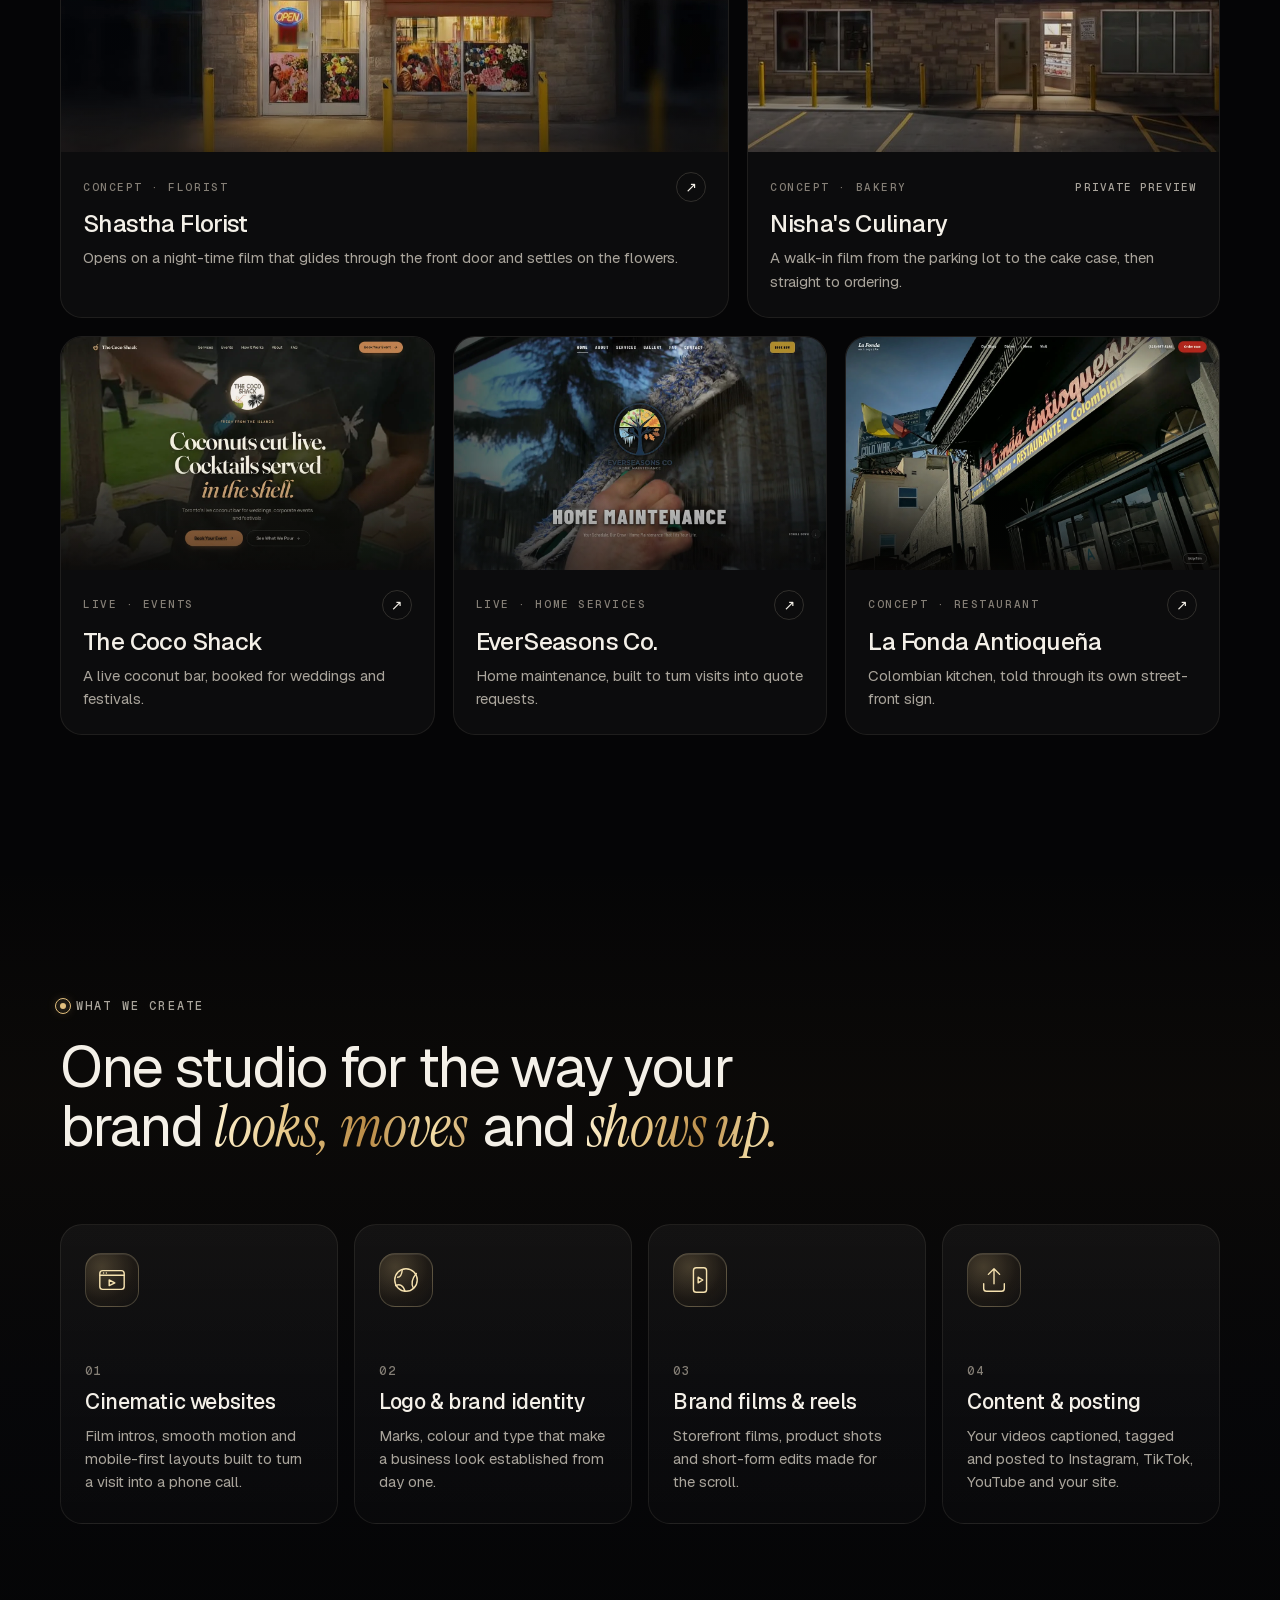
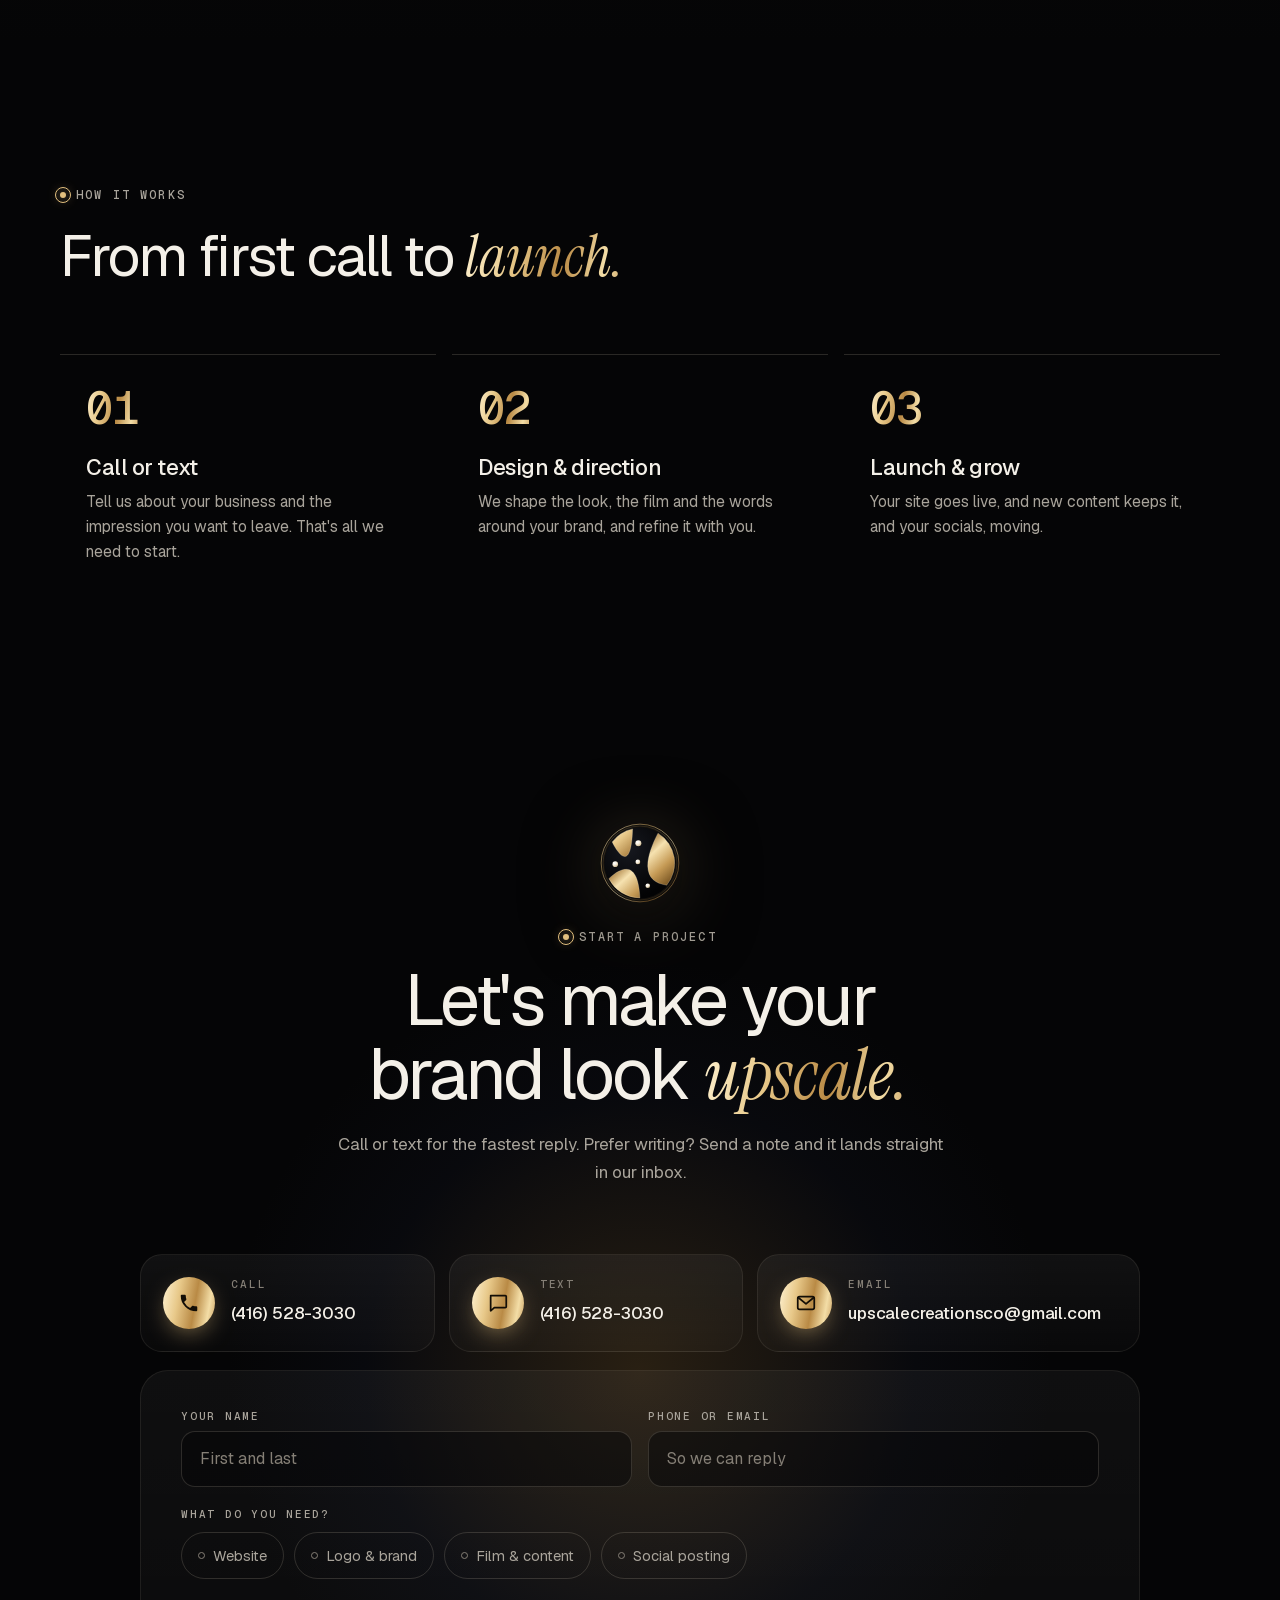
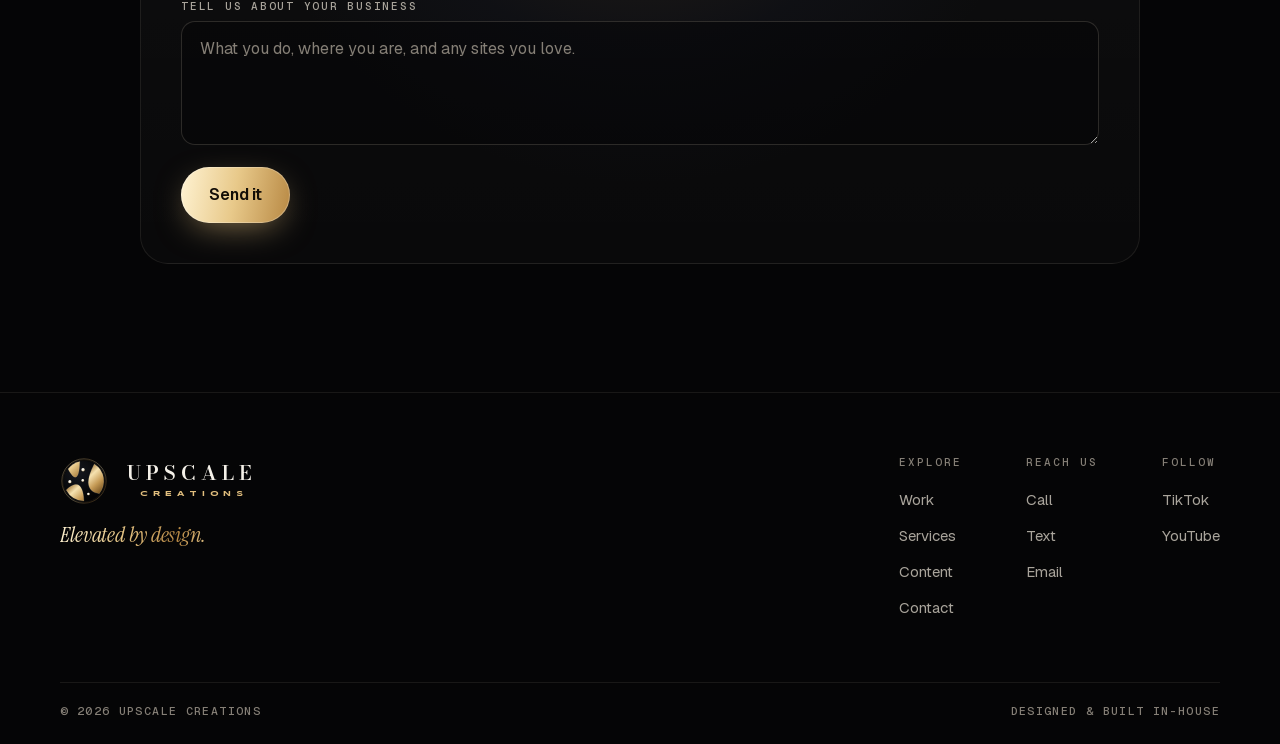
==== commit af670698: "Performance pass, sturdier wordmark, self-hosted fonts and audit fixes Performance - Starfield draws" ====
--- a/index.html
+++ b/index.html
@@ -35,9 +35,11 @@
     })();
   </script>
 
-  <link rel="preconnect" href="https://fonts.googleapis.com">
-  <link rel="preconnect" href="https://fonts.gstatic.com" crossorigin>
-  <link href="https://fonts.googleapis.com/css2?family=Geist:wght@300..700&family=Geist+Mono:wght@400;500&family=Instrument+Serif:ital@0;1&family=Syncopate:wght@400&family=Bodoni+Moda:opsz,wght@6..96,400;6..96,500&display=swap" rel="stylesheet">
+  <link rel="preload" href="fonts/geist.woff2" as="font" type="font/woff2" crossorigin>
+  <link rel="preload" href="fonts/bodoni-moda-wordmark.woff2" as="font" type="font/woff2" crossorigin>
+  <link rel="preload" href="fonts/syncopate-wordmark.woff2" as="font" type="font/woff2" crossorigin>
+  <link rel="preload" href="fonts/geist-mono.woff2" as="font" type="font/woff2" crossorigin>
+  <link rel="preload" href="fonts/instrument-serif-italic.woff2" as="font" type="font/woff2" crossorigin>
   <link rel="stylesheet" href="css/style.css">
   <noscript><style>.intro{display:none}.reveal,.hero [data-in]{opacity:1}</style></noscript>
 
@@ -74,9 +76,6 @@
         <stop offset="0" stop-color="#fff"/><stop offset=".5" stop-color="#F6EEDD"/><stop offset="1" stop-color="#C9B48C"/>
       </radialGradient>
       <filter id="f-soft" x="-40%" y="-40%" width="180%" height="180%"><feGaussianBlur stdDeviation="1.6"/></filter>
-      <filter id="f-glow" x="-60%" y="-60%" width="220%" height="220%">
-        <feGaussianBlur stdDeviation="2.4" result="b"/><feMerge><feMergeNode in="b"/><feMergeNode in="SourceGraphic"/></feMerge>
-      </filter>
       <path id="p-l1" d="M-21.1-97.5C-23-40-31.9-18.3-44.1-18.7C-55.5-19.1-69.3-40-79.5-60.1A100 100 0 0 1-21.1-97.5Z"/>
       <path id="p-l2" d="M51.4-85.3C33.1-49.8 21.3-16.3 22.1 9.3C23.2 42.7 42.9 58.5 76.4 63.4A100 100 0 0 0 51.4-85.3Z"/>
       <path id="p-l3" d="M-89 44.7C-67.3 25-53.6 18.1-38.2 18.1C-14.2 18.1-2.4 52.6-.4 99.8A100 100 0 0 1-89 44.7Z"/>
@@ -110,7 +109,7 @@
     <div class="container nav-inner">
       <a class="brand" href="#top" aria-label="Upscale Creations, back to top">
         <svg class="brand-mark" viewBox="-120 -120 240 240" aria-hidden="true"><use href="#mark"/></svg>
-        <span class="brand-word">UPSCALE<small>CREATIONS</small></span>
+        <span class="brand-word">UPSCALE <small>CREATIONS</small></span>
       </a>
       <nav class="nav-links" aria-label="Primary">
         <a href="#work">Work</a>
@@ -175,24 +174,22 @@
             <g transform="rotate(26)"><path d="M210 0A210 46 0 0 0-210 0"/></g>
           </svg>
           <div class="sphere-float">
-            <svg class="sphere mark-anim" id="heroSphere" viewBox="-120 -120 240 240"><use href="#mark"/></svg>
+            <div class="sphere-tilt" id="heroTilt">
+              <span class="sphere-shadow"></span>
+              <svg class="sphere mark-anim" id="heroSphere" viewBox="-120 -120 240 240"><use href="#mark"/></svg>
+            </div>
+            <span class="sheen"></span>
           </div>
           <svg class="orbit orbit-front" viewBox="-220 -220 440 440">
-            <g transform="rotate(-18)">
-              <path d="M-190 0A190 58 0 0 0 190 0"/>
-              <circle class="sat" r="3.4">
-                <animateMotion dur="16s" repeatCount="indefinite" path="M-190 0A190 58 0 0 0 190 0A190 58 0 0 0-190 0"/>
-                <animate attributeName="opacity" dur="16s" repeatCount="indefinite" values="1;1;0;0;1" keyTimes="0;.5;.56;.95;1"/>
-              </circle>
-            </g>
-            <g transform="rotate(26)">
-              <path d="M-210 0A210 46 0 0 0 210 0"/>
-              <circle class="sat sat-2" r="2.6">
-                <animateMotion dur="23s" begin="-7s" repeatCount="indefinite" path="M210 0A210 46 0 0 1-210 0A210 46 0 0 1 210 0"/>
-                <animate attributeName="opacity" dur="23s" begin="-7s" repeatCount="indefinite" values="0;0;1;1;0" keyTimes="0;.46;.5;.97;1"/>
-              </circle>
-            </g>
+            <g transform="rotate(-18)"><path d="M-190 0A190 58 0 0 0 190 0"/></g>
+            <g transform="rotate(26)"><path d="M-210 0A210 46 0 0 0 210 0"/></g>
           </svg>
+          <!-- Satellites ride the front arcs. Each is a rotating arm inside a squashed ring (so the path is the ellipse),
+               counter-rotated and un-squashed so the dot stays round. Transforms only, so they run on the compositor. -->
+          <div class="orbit orbit-sats">
+            <div class="sat-ring sr-1"><div class="sat-arm"><div class="sat-spin"><i class="sat"></i></div></div></div>
+            <div class="sat-ring sr-2"><div class="sat-arm"><div class="sat-spin"><i class="sat"></i></div></div></div>
+          </div>
         </div>
       </div>
 
@@ -219,8 +216,8 @@
         <div class="work-grid">
           <a class="work-card wc-a reveal" href="https://aathii.github.io/shastha-florist-demo/" target="_blank" rel="noopener">
             <div class="work-media">
-              <img src="media/work/shastha.jpg" width="1200" height="750" alt="Shastha Florist storefront at night, the opening frame of its website film" loading="lazy">
-              <video data-hover-play muted loop playsinline preload="none" poster="media/work/shastha.jpg"><source src="media/work/shastha-film.mp4" type="video/mp4"></video>
+              <img src="media/work/shastha.webp" width="1200" height="750" alt="Shastha Florist storefront at night, the opening frame of its website film" loading="lazy" decoding="async">
+              <video data-hover-play muted loop playsinline preload="none"><source src="media/work/shastha-film.mp4" type="video/mp4"></video>
               <span class="badge"><i></i>Film intro</span>
             </div>
             <div class="work-body">
@@ -232,7 +229,7 @@
 
           <div class="work-card wc-b reveal" tabindex="0">
             <div class="work-media">
-              <img src="media/work/nishas.jpg" width="1200" height="750" alt="Nisha's Culinary illuminated sign at night" loading="lazy">
+              <img src="media/work/nishas.webp" width="1200" height="750" alt="Nisha's Culinary illuminated sign at night" loading="lazy" decoding="async"><video data-hover-play muted loop playsinline preload="none"><source src="media/work/nishas-film.mp4" type="video/mp4"></video>
               <span class="badge"><i></i>Film intro</span>
             </div>
             <div class="work-body">
@@ -243,7 +240,7 @@
           </div>
 
           <a class="work-card wc-c reveal" href="https://aathii.github.io/coco-shack-website/" target="_blank" rel="noopener">
-            <div class="work-media"><img src="media/work/coco.jpg" width="1200" height="750" alt="The Coco Shack homepage: coconuts cut live, cocktails served in the shell" loading="lazy"></div>
+            <div class="work-media"><img src="media/work/coco.webp" width="1200" height="750" alt="The Coco Shack homepage: coconuts cut live, cocktails served in the shell" loading="lazy" decoding="async"><video data-hover-play muted loop playsinline preload="none"><source src="media/work/coco-site.mp4" type="video/mp4"></video></div>
             <div class="work-body">
               <div class="work-meta"><span>Live · Events</span><span class="arrow" aria-hidden="true">↗</span></div>
               <h3>The Coco Shack</h3>
@@ -252,7 +249,7 @@
           </a>
 
           <a class="work-card wc-d reveal" href="https://everseasonsco.ca" target="_blank" rel="noopener">
-            <div class="work-media"><img src="media/work/everseasons.jpg" width="1200" height="750" alt="EverSeasons Co. home maintenance homepage" loading="lazy"></div>
+            <div class="work-media"><img src="media/work/everseasons.webp" width="1200" height="750" alt="EverSeasons Co. home maintenance homepage" loading="lazy" decoding="async"><video data-hover-play muted loop playsinline preload="none"><source src="media/work/everseasons-site.mp4" type="video/mp4"></video></div>
             <div class="work-body">
               <div class="work-meta"><span>Live · Home services</span><span class="arrow" aria-hidden="true">↗</span></div>
               <h3>EverSeasons Co.</h3>
@@ -261,7 +258,7 @@
           </a>
 
           <a class="work-card wc-e reveal" href="https://aathii.github.io/la-fonda-demo/" target="_blank" rel="noopener">
-            <div class="work-media"><img src="media/work/lafonda.jpg" width="1200" height="750" alt="La Fonda Antioqueña restaurant sign" loading="lazy"></div>
+            <div class="work-media"><img src="media/work/lafonda.webp" width="1200" height="750" alt="La Fonda Antioqueña restaurant sign" loading="lazy" decoding="async"><video data-hover-play muted loop playsinline preload="none"><source src="media/work/lafonda-film.mp4" type="video/mp4"></video></div>
             <div class="work-body">
               <div class="work-meta"><span>Concept · Restaurant</span><span class="arrow" aria-hidden="true">↗</span></div>
               <h3>La Fonda Antioqueña</h3>
@@ -366,7 +363,7 @@
           <a class="reach-card" href="mailto:upscalecreationsco@gmail.com?subject=New%20project%20with%20Upscale%20Creations">
             <span class="reach-ico"><svg viewBox="0 0 24 24" aria-hidden="true"><rect x="3" y="5" width="18" height="14" rx="2"/><path d="M3.5 6l8.5 7 8.5-7"/></svg></span>
             <span class="reach-k">Email</span>
-            <span class="reach-v">upscalecreationsco@gmail.com</span>
+            <span class="reach-v reach-email">upscalecreationsco@<wbr>gmail.com</span>
           </a>
         </div>
 
@@ -396,15 +393,15 @@
   <footer class="footer">
     <div class="container">
       <div class="foot-top">
-        <a class="foot-brand" href="#top" aria-label="Upscale Creations, back to top">
+        <a class="foot-brand" href="#top" aria-label="Upscale Creations Elevated by design. Back to top">
           <svg viewBox="-120 -120 240 240" aria-hidden="true"><use href="#mark"/></svg>
-          <span class="brand-word">UPSCALE<small>CREATIONS</small></span>
+          <span class="brand-word">UPSCALE <small>CREATIONS</small></span>
           <em>Elevated by design.</em>
         </a>
         <div class="foot-cols">
-          <div><h4>Explore</h4><a href="#work">Work</a><a href="#services">Services</a><a href="content.html">Content</a><a href="#contact">Contact</a></div>
-          <div><h4>Reach us</h4><a href="tel:+14165283030">Call</a><a href="sms:+14165283030">Text</a><a href="mailto:upscalecreationsco@gmail.com">Email</a></div>
-          <div class="foot-social"><h4>Follow</h4><a href="__INSTAGRAM_URL__" target="_blank" rel="noopener">Instagram</a><a href="https://www.tiktok.com/@upscalecreations" target="_blank" rel="noopener">TikTok</a><a href="https://www.youtube.com/@upscalecreations" target="_blank" rel="noopener">YouTube</a></div>
+          <div><h2>Explore</h2><a href="#work">Work</a><a href="#services">Services</a><a href="content.html">Content</a><a href="#contact">Contact</a></div>
+          <div><h2>Reach us</h2><a href="tel:+14165283030">Call</a><a href="sms:+14165283030">Text</a><a href="mailto:upscalecreationsco@gmail.com">Email</a></div>
+          <div class="foot-social"><h2>Follow</h2><a href="__INSTAGRAM_URL__" target="_blank" rel="noopener">Instagram</a><a href="https://www.tiktok.com/@upscalecreations" target="_blank" rel="noopener">TikTok</a><a href="https://www.youtube.com/@upscalecreations" target="_blank" rel="noopener">YouTube</a></div>
         </div>
       </div>
       <div class="foot-bottom">
--- a/css/style.css
+++ b/css/style.css
@@ -13,7 +13,7 @@
   --line-2: rgba(255, 240, 215, .15);
   --text: #F4F0E8;
   --muted: #A9A49B;
-  --dim: #6E6A62;
+  --dim: #857F76;
   --champagne: #F6E2B0;
   --gold: #E2BF7E;
   --bronze: #A87D3E;
@@ -32,6 +32,13 @@
   --ease: cubic-bezier(.2, .75, .1, 1);
   --ease-in-out: cubic-bezier(.65, 0, .35, 1);
 }
+
+/* Fonts are served from /fonts. The two wordmark files hold only the letters of UPSCALE and CREATIONS. */
+@font-face { font-family: "Geist"; src: url("../fonts/geist.woff2") format("woff2"); font-weight: 300 700; font-style: normal; font-display: swap; }
+@font-face { font-family: "Geist Mono"; src: url("../fonts/geist-mono.woff2") format("woff2"); font-weight: 400 500; font-style: normal; font-display: swap; }
+@font-face { font-family: "Instrument Serif"; src: url("../fonts/instrument-serif-italic.woff2") format("woff2"); font-weight: 400; font-style: italic; font-display: swap; }
+@font-face { font-family: "Bodoni Moda"; src: url("../fonts/bodoni-moda-wordmark.woff2") format("woff2"); font-weight: 400 700; font-style: normal; font-display: swap; }
+@font-face { font-family: "Syncopate"; src: url("../fonts/syncopate-wordmark.woff2") format("woff2"); font-weight: 700; font-style: normal; font-display: swap; }
 
 *, *::before, *::after { box-sizing: border-box; }
 html { -webkit-text-size-adjust: 100%; scroll-behavior: smooth; scroll-padding-top: calc(var(--nav-h) + 12px); }
@@ -246,15 +253,16 @@
 .brand:hover .brand-mark { transform: rotate(-12deg) scale(1.05); }
 .brand-word {
   display: inline-flex; flex-direction: column; align-items: center; line-height: 1;
-  font: 500 17px/1 var(--didone);
-  letter-spacing: .26em;
-  padding-left: .26em;
+  font: 600 18px/1 var(--didone);
+  font-variation-settings: "opsz" 10;
+  letter-spacing: .24em;
+  padding-left: .24em;
 }
 .brand-word small {
-  margin-top: 6px;
-  font: 400 7.5px/1 var(--wide);
-  letter-spacing: .7em;
-  padding-left: .7em;
+  margin-top: 7px;
+  font: 700 8px/1 var(--wide);
+  letter-spacing: .62em;
+  padding-left: .62em;
   color: var(--gold);
 }
 .nav-links {
@@ -405,31 +413,33 @@
 @keyframes breathe { 50% { transform: scale(1.06); opacity: .8; } }
 .sphere-float { position: absolute; inset: 0; animation: float 9s ease-in-out infinite; }
 @keyframes float { 50% { transform: translateY(-12px); } }
-.sphere {
-  width: 100%; height: 100%; overflow: visible;
-  transform: translate3d(var(--px, 0px), var(--py, 0px), 0) perspective(900px) rotateX(var(--tx, 0deg)) rotateY(var(--ty, 0deg));
-  transition: transform .7s var(--ease);
-  filter: drop-shadow(0 40px 70px rgba(0, 0, 0, .75)) drop-shadow(0 0 60px rgba(226, 191, 126, .12));
-}
-html:not(.landed) .sphere { opacity: 0; }
+/* The cursor tilt is written to .sphere-tilt by main.js. The shadow is a plain round box-shadow on its own
+   element, so the pearls can pulse without re-filtering the whole mark every frame. */
+.sphere-tilt { position: absolute; inset: 0; will-change: transform; }
+.sphere-shadow {
+  position: absolute; inset: 3.4%; border-radius: 50%;
+  box-shadow: 0 40px 70px rgba(0, 0, 0, .75), 0 0 60px rgba(226, 191, 126, .12);
+}
+.sphere { position: relative; width: 100%; height: 100%; overflow: visible; }
+html:not(.landed) .sphere-tilt { opacity: 0; }
 html:not(.landed) .sphere-float { animation-play-state: paused; }
 /* animates `scale`, not `transform`, so the cursor tilt still works once it has faded in */
-.skip-intro.ready .sphere { animation: sphere-in 1.4s var(--ease) backwards; }
+.skip-intro.ready .sphere-tilt { animation: sphere-in 1.4s var(--ease) backwards; }
 @keyframes sphere-in { from { opacity: 0; scale: .86; } to { opacity: 1; scale: 1; } }
 .sphere .m-orb { animation: orb-glow 4.5s ease-in-out infinite; }
 .sphere .m-orb:nth-child(2) { animation-delay: -1.2s; }
 .sphere .m-orb:nth-child(3) { animation-delay: -2.4s; }
 .sphere .m-orb:nth-child(4) { animation-delay: -3.3s; }
 @keyframes orb-glow { 50% { transform: scale(1.06); filter: brightness(1.12); } }
-/* light travelling across polished metal */
-.sphere-float::after {
-  content: ""; position: absolute; inset: 4.5%; border-radius: 50%; pointer-events: none;
-  background: linear-gradient(115deg, transparent 38%, rgba(255, 244, 214, .22) 49%, transparent 60%) 160% 0 / 260% 100% no-repeat;
-  mix-blend-mode: screen;
-  opacity: 0;
-}
-.landed .sphere-float::after { opacity: 1; animation: sheen 8s var(--ease-in-out) 1.2s infinite; }
-@keyframes sheen { 0%, 50% { background-position: 160% 0; } 85%, 100% { background-position: -60% 0; } }
+/* light travelling across polished metal: a soft band slid across a round window */
+.sheen { position: absolute; inset: 4.5%; border-radius: 50%; overflow: hidden; pointer-events: none; }
+.sheen::after {
+  content: ""; position: absolute; inset: 0;
+  background: linear-gradient(115deg, transparent 27%, rgba(255, 244, 214, .22) 50%, transparent 73%);
+  transform: translateX(-105%);
+}
+.landed .sheen::after { animation: sheen 8s linear 1.2s infinite; }
+@keyframes sheen { 0%, 60% { transform: translateX(-105%); } 76%, 100% { transform: translateX(105%); } }
 
 .orbit {
   position: absolute; left: 50%; top: 50%;
@@ -438,14 +448,34 @@
   overflow: visible;
   pointer-events: none;
   opacity: 0;
-  translate: calc(var(--px, 0px) * -.3) calc(var(--py, 0px) * -.3);
-  transition: opacity 1.4s var(--ease) .3s, translate 1s var(--ease);
+  transition: opacity 1.4s var(--ease) .3s;
+  will-change: translate; /* main.js drifts the orbits against the cursor */
 }
 .ready .orbit { opacity: 1; }
+.orbit-sats { width: 100%; height: 100%; }
 .orbit path { fill: none; stroke: url(#g-bezel); stroke-width: .8; opacity: .4; }
 .orbit-back path { opacity: .22; }
-.orbit .sat { fill: #FFF1CC; filter: url(#f-glow); }
-.orbit .sat-2 { fill: #E8C98A; }
+
+/* satellites: see the note in index.html. --a is the ellipse's half-width, --k its height / width. */
+.sat-ring { position: absolute; left: 50%; top: 50%; width: 0; height: 0; }
+.sr-1 { --a: calc(var(--s) * .4318); --k: .3053; --t: 16s; --lag: 0s; transform: rotate(-18deg) scaleY(var(--k)); }
+.sr-2 { --a: calc(var(--s) * -.4773); --k: .219; --t: 23s; --lag: -7s; transform: rotate(26deg) scaleY(var(--k)); }
+.sat-arm, .sat-spin { position: absolute; left: 0; top: 0; width: 0; height: 0; animation: sat-turn var(--t) linear var(--lag) infinite; }
+.sat-spin { left: calc(var(--a) * -1); }
+.sr-1 .sat-arm, .sr-2 .sat-spin { animation-direction: reverse; }
+@keyframes sat-turn { to { transform: rotate(360deg); } }
+.sat {
+  --d: calc(var(--s) * .0155);
+  position: absolute; left: calc(var(--d) / -2); top: calc(var(--d) / -2); width: var(--d); height: var(--d);
+  border-radius: 50%;
+  background: #FFF1CC;
+  box-shadow: 0 0 calc(var(--s) * .012) calc(var(--s) * .002) rgba(255, 241, 204, .85);
+  transform: scaleY(calc(1 / var(--k)));
+  animation: sat-fade var(--t) linear var(--lag) infinite;
+}
+.sr-2 .sat { background: #E8C98A; box-shadow: 0 0 calc(var(--s) * .012) calc(var(--s) * .002) rgba(232, 201, 138, .85); }
+/* visible on the front arc, gone while it passes behind the mark */
+@keyframes sat-fade { 0%, 50% { opacity: 1; } 56%, 95% { opacity: 0; } 100% { opacity: 1; } }
 
 .hero-scroll {
   position: absolute; left: 50%; bottom: 26px; transform: translateX(-50%);
@@ -460,6 +490,9 @@
   animation: scroll-dot 2s var(--ease) infinite;
 }
 @keyframes scroll-dot { 0% { transform: translateY(0); opacity: 1; } 70% { transform: translateY(14px); opacity: 0; } 100% { opacity: 0; } }
+
+/* Sections that are off screen pause their looping animations, so they cost nothing while out of view. */
+.is-off, .is-off *, .is-off *::before, .is-off *::after { animation-play-state: paused !important; }
 
 /* ==========================================================================
    Ticker
@@ -484,7 +517,7 @@
 /* ==========================================================================
    Sections
    ========================================================================== */
-.section { position: relative; padding-block: clamp(80px, 10vw, 132px); }
+.section { position: relative; padding-block: clamp(64px, 10vw, 132px); }
 .section-alt {
   background: linear-gradient(180deg, transparent, rgba(185, 138, 69, .035) 30%, rgba(46, 56, 96, .03) 70%, transparent);
 }
@@ -668,7 +701,7 @@
   -webkit-backdrop-filter: blur(10px); backdrop-filter: blur(10px);
 }
 .clip-meta { font: 500 11px/1 var(--mono); letter-spacing: .14em; text-transform: uppercase; color: var(--dim); }
-.clip h3 { margin-top: 8px; font: 500 18px/1.25 var(--sans); letter-spacing: -.02em; }
+.clip h2, .clip h3 { margin-top: 8px; font: 500 18px/1.25 var(--sans); letter-spacing: -.02em; }
 .clip p { margin-top: 6px; font-size: 14.5px; line-height: 1.55; color: var(--muted); }
 .clip-quote { font: italic 400 20px/1.3 var(--serif); color: var(--text); }
 .clip-quote::before { content: "“"; display: block; font-size: 44px; line-height: .6; margin-bottom: 6px; background: var(--grad); -webkit-background-clip: text; background-clip: text; color: transparent; }
@@ -690,8 +723,8 @@
     #0B0B0E;
 }
 .clip-follow .clip-media::after { display: none; }
-.clip-follow h3 { margin: 0; font: 500 26px/1.1 var(--sans); letter-spacing: -.03em; }
-.clip-follow h3 em { display: block; }
+.clip-follow h2, .clip-follow h3 { margin: 0; font: 500 26px/1.1 var(--sans); letter-spacing: -.03em; }
+.clip-follow h2 em, .clip-follow h3 em { display: block; }
 .clip-follow .clip-links a { position: relative; z-index: 1; }
 .clip-follow p { margin: 0; font-size: 14.5px; color: var(--muted); }
 .clip-follow .btn { width: 100%; height: 48px; }
@@ -719,14 +752,20 @@
   mask-image: linear-gradient(180deg, #000 15%, transparent 90%);
 }
 .ghosts i {
+  position: relative; overflow: hidden;
   aspect-ratio: 9 / 16; border-radius: var(--radius);
   border: 1px dashed var(--line-2);
-  background: linear-gradient(115deg, transparent 38%, rgba(255, 244, 214, .06) 49%, transparent 60%) 160% 0 / 260% 100% no-repeat, rgba(255, 255, 255, .015);
-  animation: sheen 7s var(--ease-in-out) infinite;
-}
-.ghosts i:nth-child(2) { animation-delay: .3s; }
-.ghosts i:nth-child(3) { animation-delay: .6s; }
-.ghosts i:nth-child(4) { animation-delay: .9s; }
+  background: rgba(255, 255, 255, .015);
+}
+.ghosts i::after {
+  content: ""; position: absolute; inset: 0;
+  background: linear-gradient(115deg, transparent 25%, rgba(255, 244, 214, .06) 50%, transparent 75%);
+  transform: translateX(-105%);
+  animation: sheen 7s linear infinite;
+}
+.ghosts i:nth-child(2)::after { animation-delay: .3s; }
+.ghosts i:nth-child(3)::after { animation-delay: .6s; }
+.ghosts i:nth-child(4)::after { animation-delay: .9s; }
 .feed-empty-copy {
   max-width: 540px; margin-inline: 8px;
   padding: clamp(28px, 4vw, 44px);
@@ -770,7 +809,7 @@
 .contact-mark { width: 84px; height: 84px; margin-bottom: 26px; overflow: visible; animation: float 7s ease-in-out infinite; filter: drop-shadow(0 16px 40px rgba(0, 0, 0, .7)) drop-shadow(0 0 30px rgba(226, 191, 126, .18)); }
 .contact .sec-head h2 { font-size: clamp(2.3rem, 5.6vw, 4.6rem); }
 
-.reach { display: grid; grid-template-columns: repeat(3, minmax(0, 1fr)); gap: 14px; max-width: 1000px; margin-inline: auto; }
+.reach { display: grid; grid-template-columns: minmax(0, 1fr) minmax(0, 1fr) minmax(0, 1.3fr); gap: 14px; max-width: 1000px; margin-inline: auto; }
 .reach-card {
   position: relative;
   display: grid; grid-template-columns: auto 1fr; grid-template-rows: auto auto; column-gap: 16px; row-gap: 6px;
@@ -793,6 +832,7 @@
 .reach-card:first-child .reach-ico svg { fill: #120D06; stroke: none; }
 .reach-k { font: 500 11px/1 var(--mono); letter-spacing: .18em; text-transform: uppercase; color: var(--dim); }
 .reach-v { font-size: 17px; font-weight: 500; letter-spacing: -.01em; overflow-wrap: anywhere; }
+.reach-email { font-size: clamp(14.5px, 4.1vw, 17px); }
 
 .brief {
   max-width: 1000px; margin: 18px auto 0;
@@ -855,8 +895,8 @@
 .foot-brand .brand-word { font-size: 20px; }
 .foot-brand em { grid-column: 1 / -1; font-size: 22px; }
 .foot-cols { display: grid; grid-template-columns: repeat(3, auto); gap: 18px 64px; }
-.foot-cols h4 { margin-bottom: 14px; font: 500 11px/1 var(--mono); letter-spacing: .18em; text-transform: uppercase; color: var(--dim); }
-.foot-cols a { display: block; padding: 5px 0; color: var(--muted); font-size: 15px; transition: color .3s; }
+.foot-cols h2 { margin-bottom: 14px; font: 500 11px/1 var(--mono); letter-spacing: .18em; text-transform: uppercase; color: var(--dim); }
+.foot-cols a { display: block; padding: 6px 0; color: var(--muted); font-size: 15px; transition: color .3s; }
 .foot-cols a:hover { color: var(--text); }
 .foot-bottom {
   margin-top: 56px; padding-top: 22px; border-top: 1px solid var(--line);
@@ -924,6 +964,9 @@
   .step { padding: 26px 0 30px; }
   .reach { grid-template-columns: 1fr; max-width: 560px; }
 }
+@media (max-width: 960px) and (min-width: 700px) and (min-height: 900px) {
+  .hero { align-items: center; }
+}
 @media (max-width: 860px) {
   .nav-links { display: none; }
   .nav-toggle { display: block; }
@@ -932,8 +975,8 @@
 @media (max-width: 760px) {
   :root { --nav-h: 64px; }
   .brand-mark { width: 32px; height: 32px; }
-  .brand-word { font-size: 15px; }
-  .brand-word small { font-size: 6.5px; }
+  .brand-word { font-size: 16px; }
+  .brand-word small { font-size: 7.25px; margin-top: 6px; }
   .work-grid { grid-template-columns: 1fr; gap: 14px; }
   .wc-a, .wc-b, .wc-c, .wc-d, .wc-e { grid-column: auto; }
   .wc-a .work-media, .wc-b .work-media { height: auto; aspect-ratio: 16 / 11; }
@@ -947,6 +990,7 @@
   .brief-row { grid-template-columns: 1fr; }
   .brief-foot .btn { width: 100%; }
   .foot-cols { grid-template-columns: repeat(2, auto); gap: 18px 48px; }
+  .foot-cols a { padding: 9px 0; }
   .dock { display: flex; }
   .footer { padding-bottom: calc(100px + env(safe-area-inset-bottom)); }
   .hero-actions .text-link { display: none; }
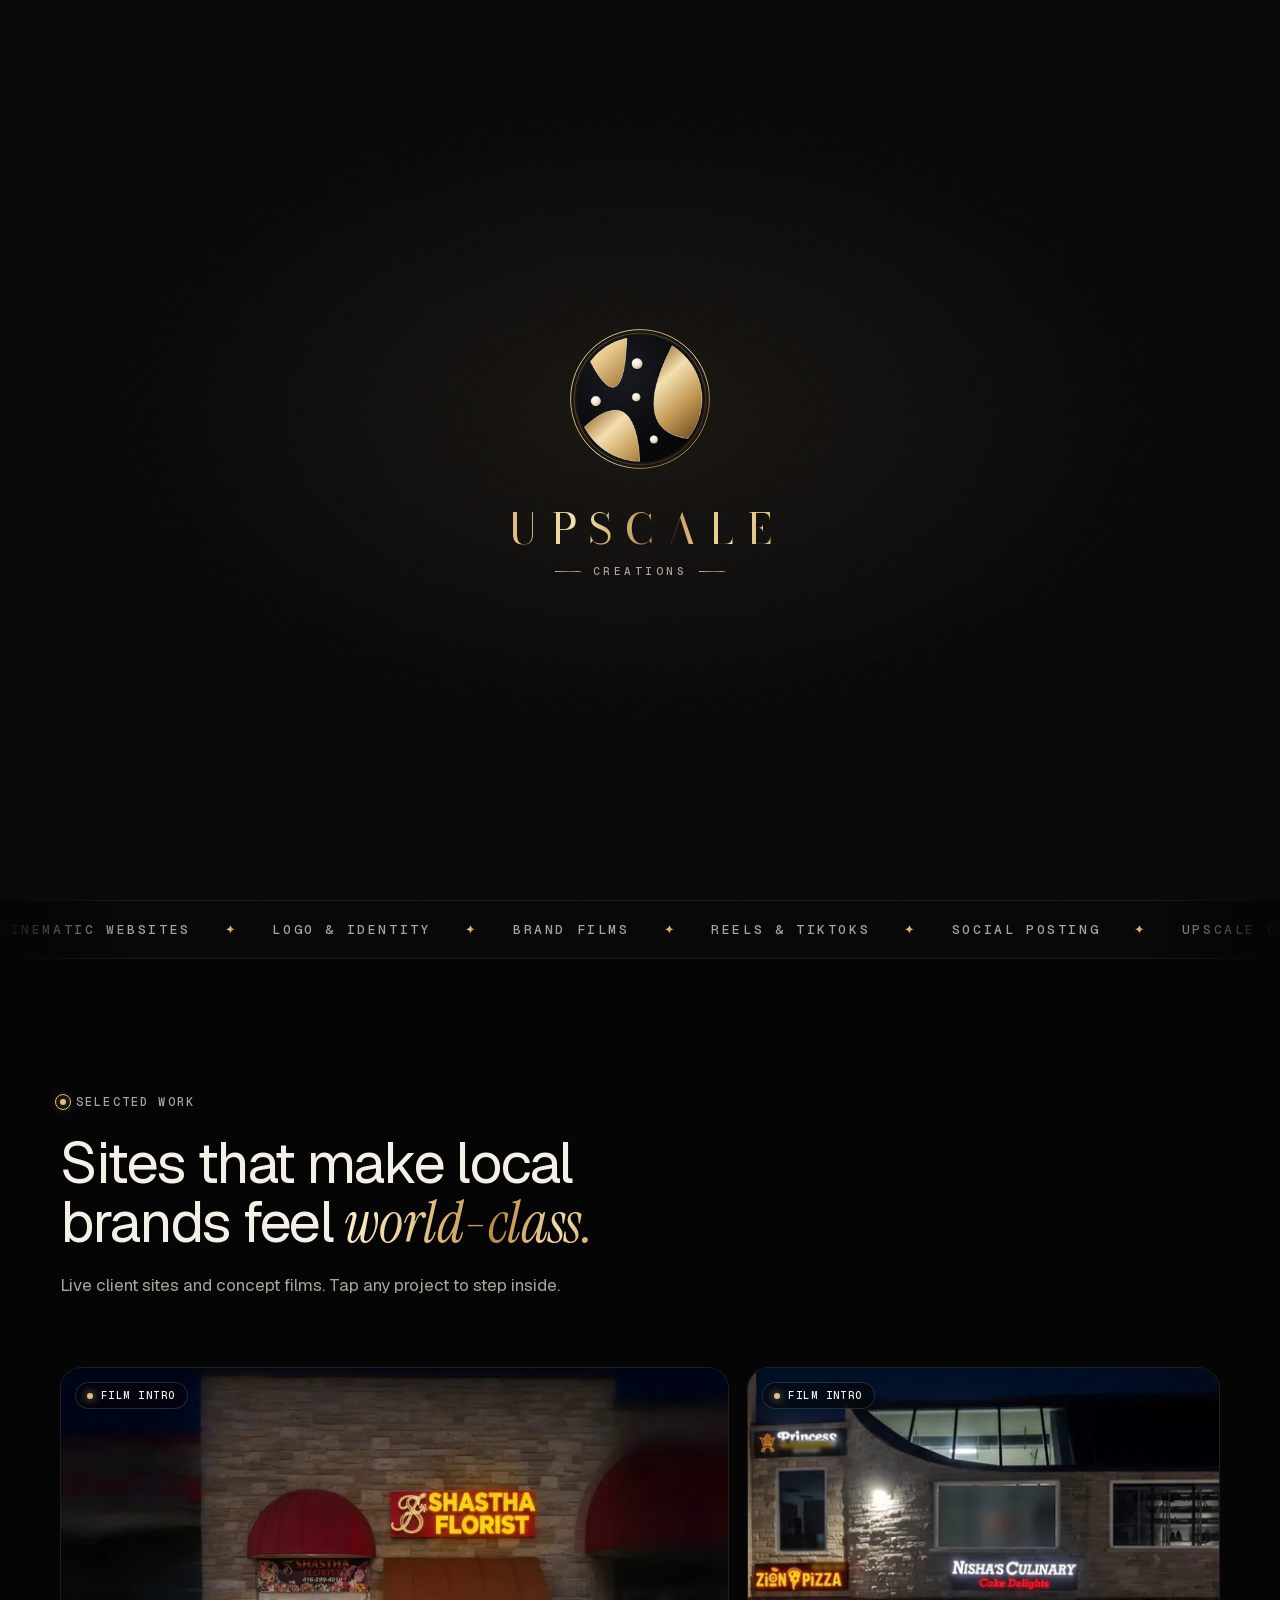
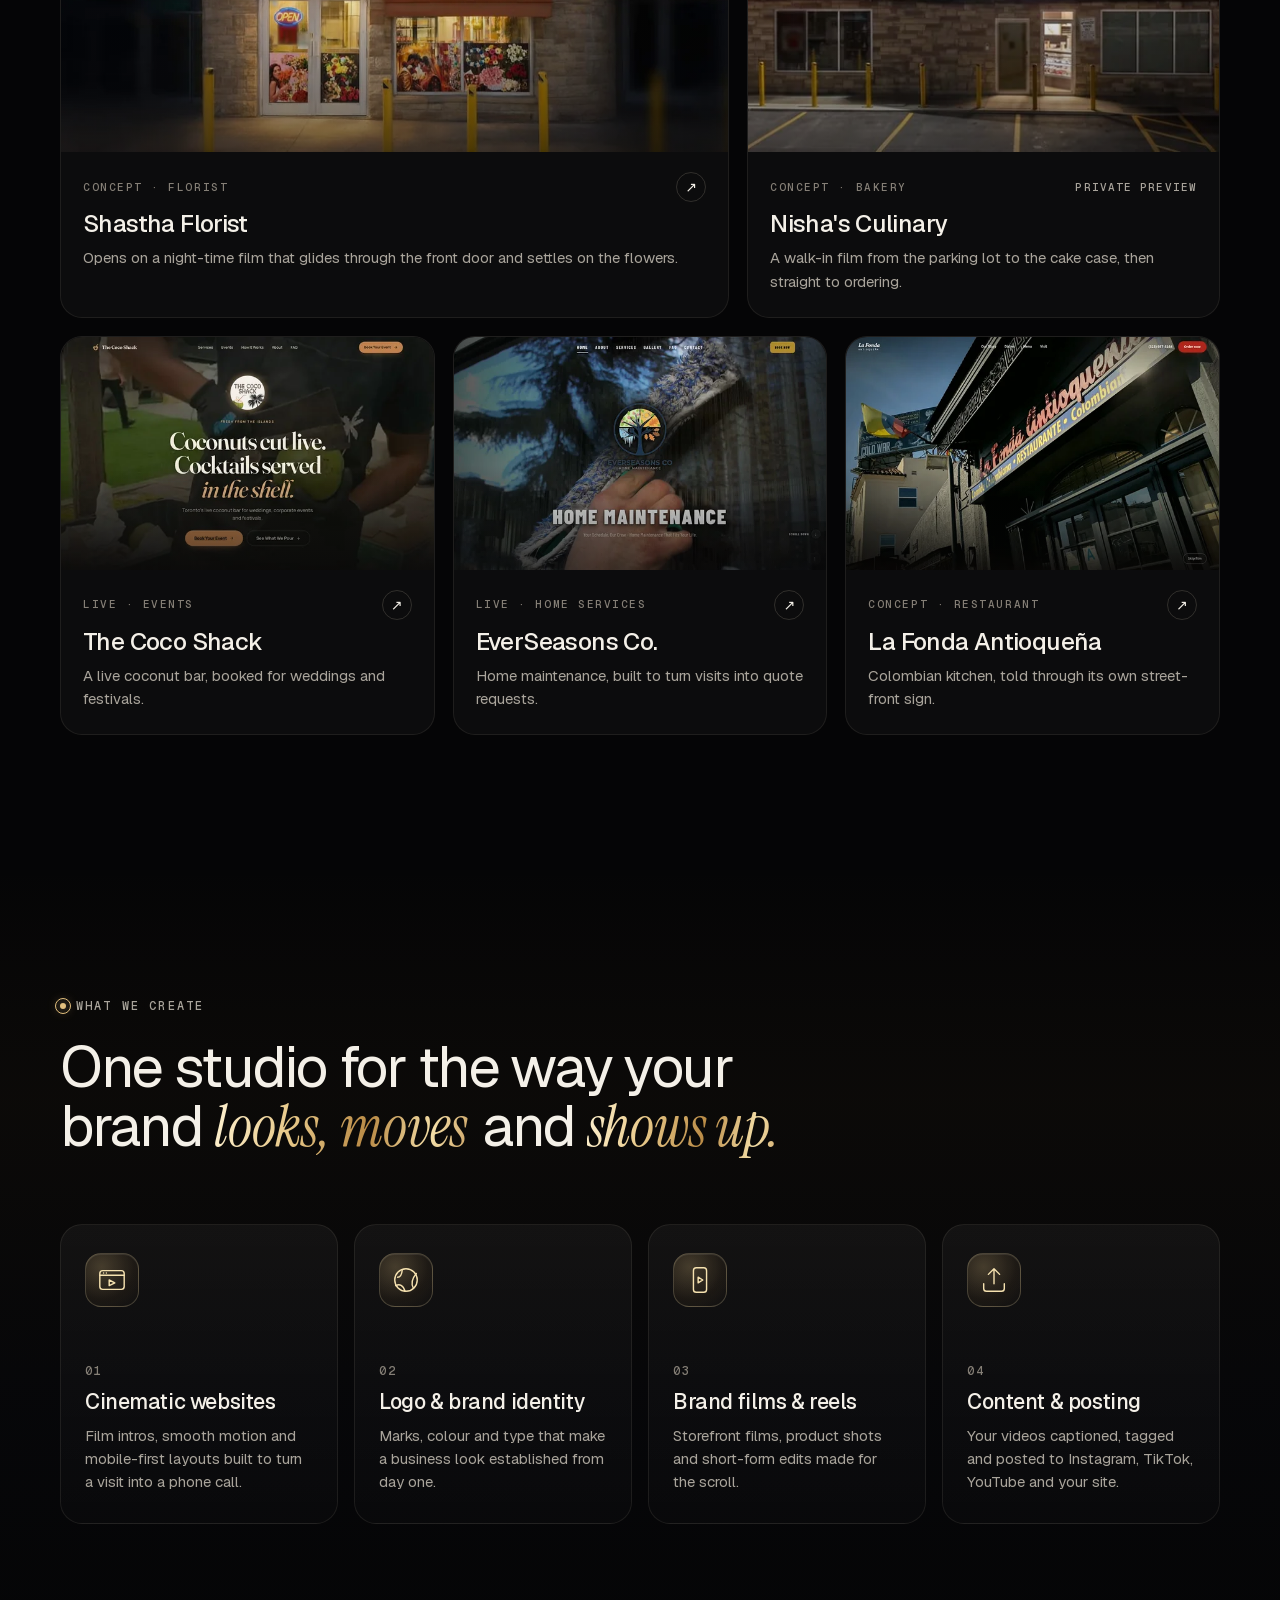
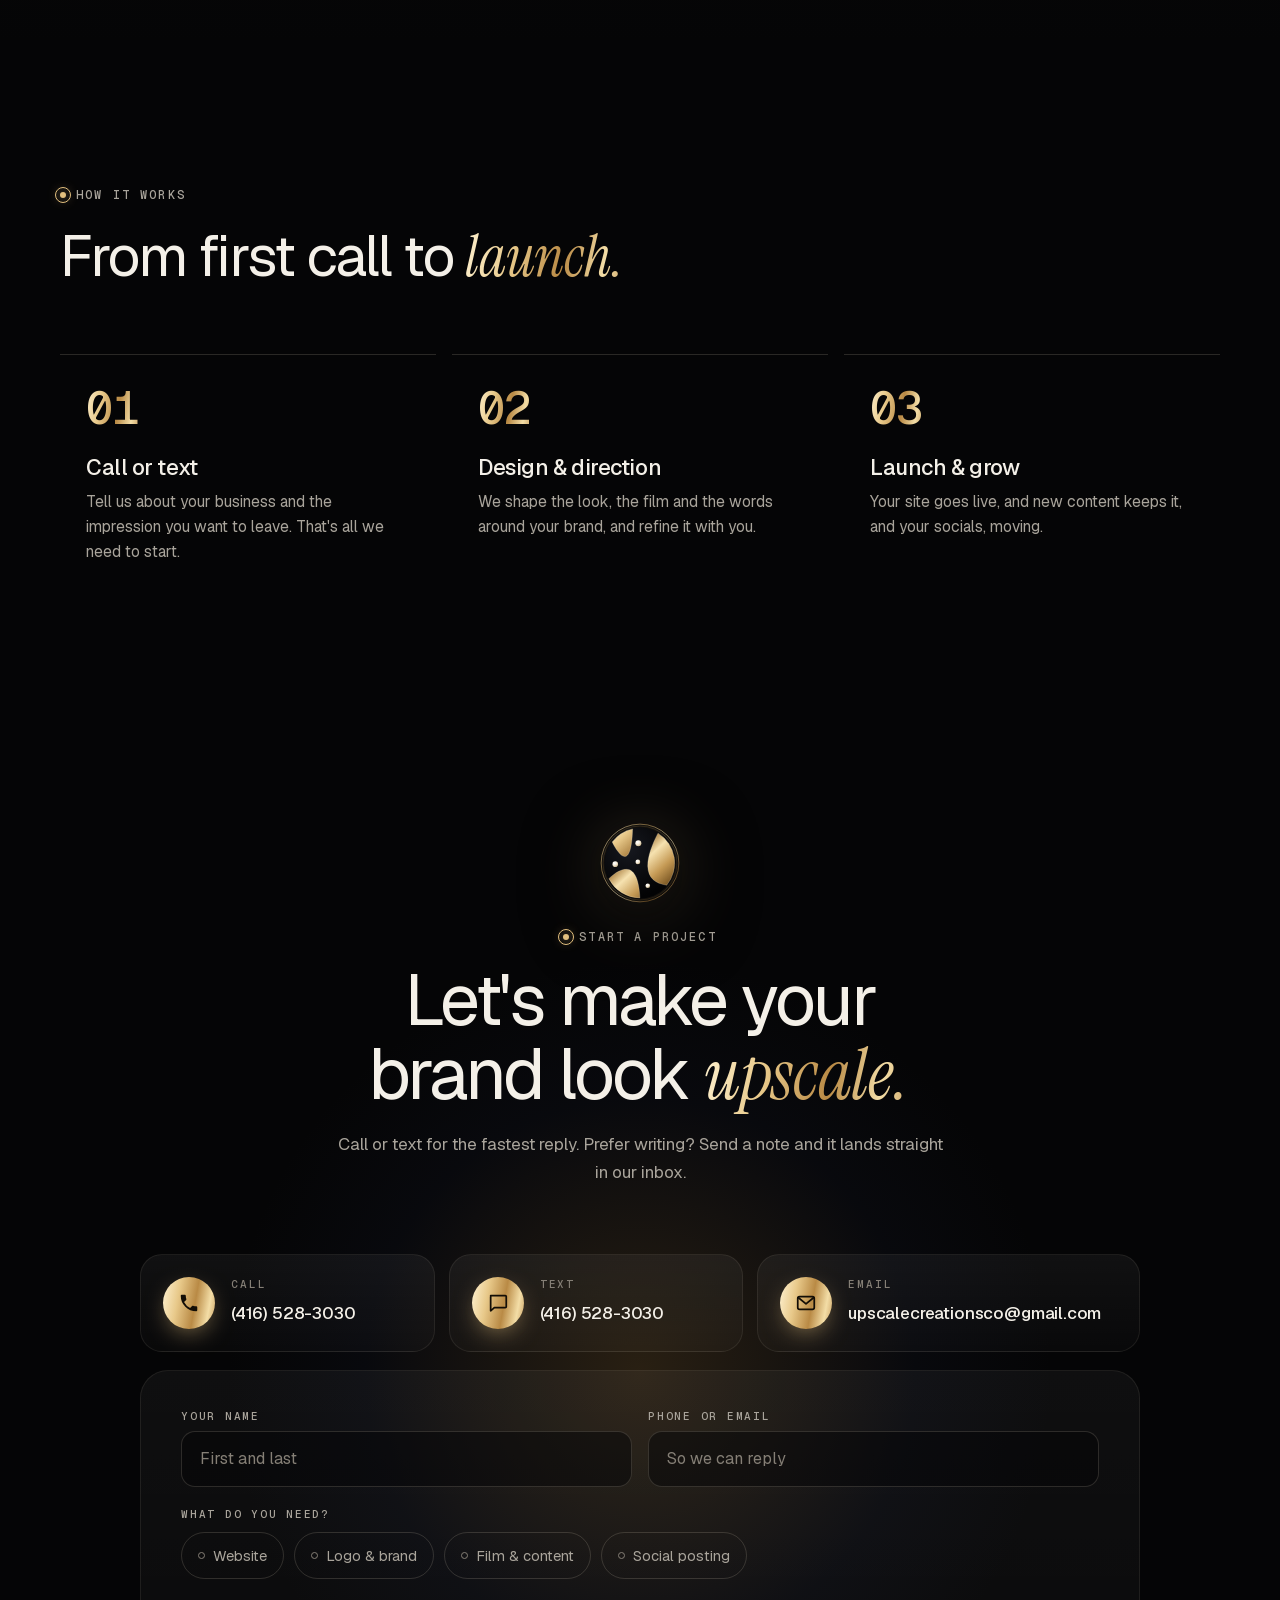
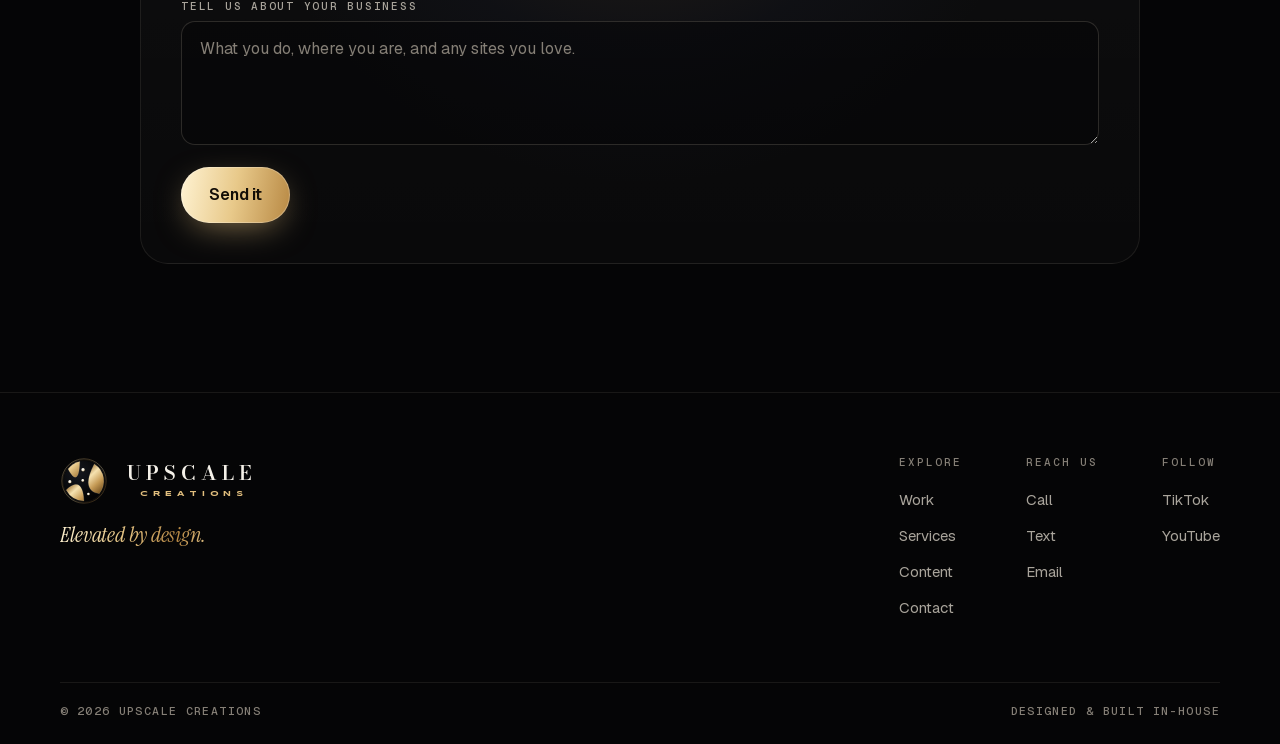
==== commit ec5d5144: "Responsive work stills: 600, 900 and 1200 px WebP with srcset Each card now downloads the smallest s" ====
--- a/index.html
+++ b/index.html
@@ -216,7 +216,7 @@
         <div class="work-grid">
           <a class="work-card wc-a reveal" href="https://aathii.github.io/shastha-florist-demo/" target="_blank" rel="noopener">
             <div class="work-media">
-              <img src="media/work/shastha.webp" width="1200" height="750" alt="Shastha Florist storefront at night, the opening frame of its website film" loading="lazy" decoding="async">
+              <img src="media/work/shastha.webp" srcset="media/work/shastha-600.webp 600w, media/work/shastha-900.webp 900w, media/work/shastha.webp 1200w" sizes="(min-width: 1240px) 670px, (min-width: 961px) 56vw, 100vw" width="1200" height="750" alt="Shastha Florist storefront at night, the opening frame of its website film" loading="lazy" decoding="async">
               <video data-hover-play muted loop playsinline preload="none"><source src="media/work/shastha-film.mp4" type="video/mp4"></video>
               <span class="badge"><i></i>Film intro</span>
             </div>
@@ -229,7 +229,7 @@
 
           <div class="work-card wc-b reveal" tabindex="0">
             <div class="work-media">
-              <img src="media/work/nishas.webp" width="1200" height="750" alt="Nisha's Culinary illuminated sign at night" loading="lazy" decoding="async"><video data-hover-play muted loop playsinline preload="none"><source src="media/work/nishas-film.mp4" type="video/mp4"></video>
+              <img src="media/work/nishas.webp" srcset="media/work/nishas-600.webp 600w, media/work/nishas-900.webp 900w, media/work/nishas.webp 1200w" sizes="(min-width: 1240px) 475px, (min-width: 961px) 40vw, (min-width: 761px) 50vw, 100vw" width="1200" height="750" alt="Nisha's Culinary illuminated sign at night" loading="lazy" decoding="async"><video data-hover-play muted loop playsinline preload="none"><source src="media/work/nishas-film.mp4" type="video/mp4"></video>
               <span class="badge"><i></i>Film intro</span>
             </div>
             <div class="work-body">
@@ -240,7 +240,7 @@
           </div>
 
           <a class="work-card wc-c reveal" href="https://aathii.github.io/coco-shack-website/" target="_blank" rel="noopener">
-            <div class="work-media"><img src="media/work/coco.webp" width="1200" height="750" alt="The Coco Shack homepage: coconuts cut live, cocktails served in the shell" loading="lazy" decoding="async"><video data-hover-play muted loop playsinline preload="none"><source src="media/work/coco-site.mp4" type="video/mp4"></video></div>
+            <div class="work-media"><img src="media/work/coco.webp" srcset="media/work/coco-600.webp 600w, media/work/coco-900.webp 900w, media/work/coco.webp 1200w" sizes="(min-width: 1240px) 375px, (min-width: 961px) 32vw, (min-width: 761px) 50vw, 100vw" width="1200" height="750" alt="The Coco Shack homepage: coconuts cut live, cocktails served in the shell" loading="lazy" decoding="async"><video data-hover-play muted loop playsinline preload="none"><source src="media/work/coco-site.mp4" type="video/mp4"></video></div>
             <div class="work-body">
               <div class="work-meta"><span>Live · Events</span><span class="arrow" aria-hidden="true">↗</span></div>
               <h3>The Coco Shack</h3>
@@ -249,7 +249,7 @@
           </a>
 
           <a class="work-card wc-d reveal" href="https://everseasonsco.ca" target="_blank" rel="noopener">
-            <div class="work-media"><img src="media/work/everseasons.webp" width="1200" height="750" alt="EverSeasons Co. home maintenance homepage" loading="lazy" decoding="async"><video data-hover-play muted loop playsinline preload="none"><source src="media/work/everseasons-site.mp4" type="video/mp4"></video></div>
+            <div class="work-media"><img src="media/work/everseasons.webp" srcset="media/work/everseasons-600.webp 600w, media/work/everseasons-900.webp 900w, media/work/everseasons.webp 1200w" sizes="(min-width: 1240px) 375px, (min-width: 961px) 32vw, (min-width: 761px) 50vw, 100vw" width="1200" height="750" alt="EverSeasons Co. home maintenance homepage" loading="lazy" decoding="async"><video data-hover-play muted loop playsinline preload="none"><source src="media/work/everseasons-site.mp4" type="video/mp4"></video></div>
             <div class="work-body">
               <div class="work-meta"><span>Live · Home services</span><span class="arrow" aria-hidden="true">↗</span></div>
               <h3>EverSeasons Co.</h3>
@@ -258,7 +258,7 @@
           </a>
 
           <a class="work-card wc-e reveal" href="https://aathii.github.io/la-fonda-demo/" target="_blank" rel="noopener">
-            <div class="work-media"><img src="media/work/lafonda.webp" width="1200" height="750" alt="La Fonda Antioqueña restaurant sign" loading="lazy" decoding="async"><video data-hover-play muted loop playsinline preload="none"><source src="media/work/lafonda-film.mp4" type="video/mp4"></video></div>
+            <div class="work-media"><img src="media/work/lafonda.webp" srcset="media/work/lafonda-600.webp 600w, media/work/lafonda-900.webp 900w, media/work/lafonda.webp 1200w" sizes="(min-width: 1240px) 375px, (min-width: 961px) 32vw, (min-width: 761px) 50vw, 100vw" width="1200" height="750" alt="La Fonda Antioqueña restaurant sign" loading="lazy" decoding="async"><video data-hover-play muted loop playsinline preload="none"><source src="media/work/lafonda-film.mp4" type="video/mp4"></video></div>
             <div class="work-body">
               <div class="work-meta"><span>Concept · Restaurant</span><span class="arrow" aria-hidden="true">↗</span></div>
               <h3>La Fonda Antioqueña</h3>
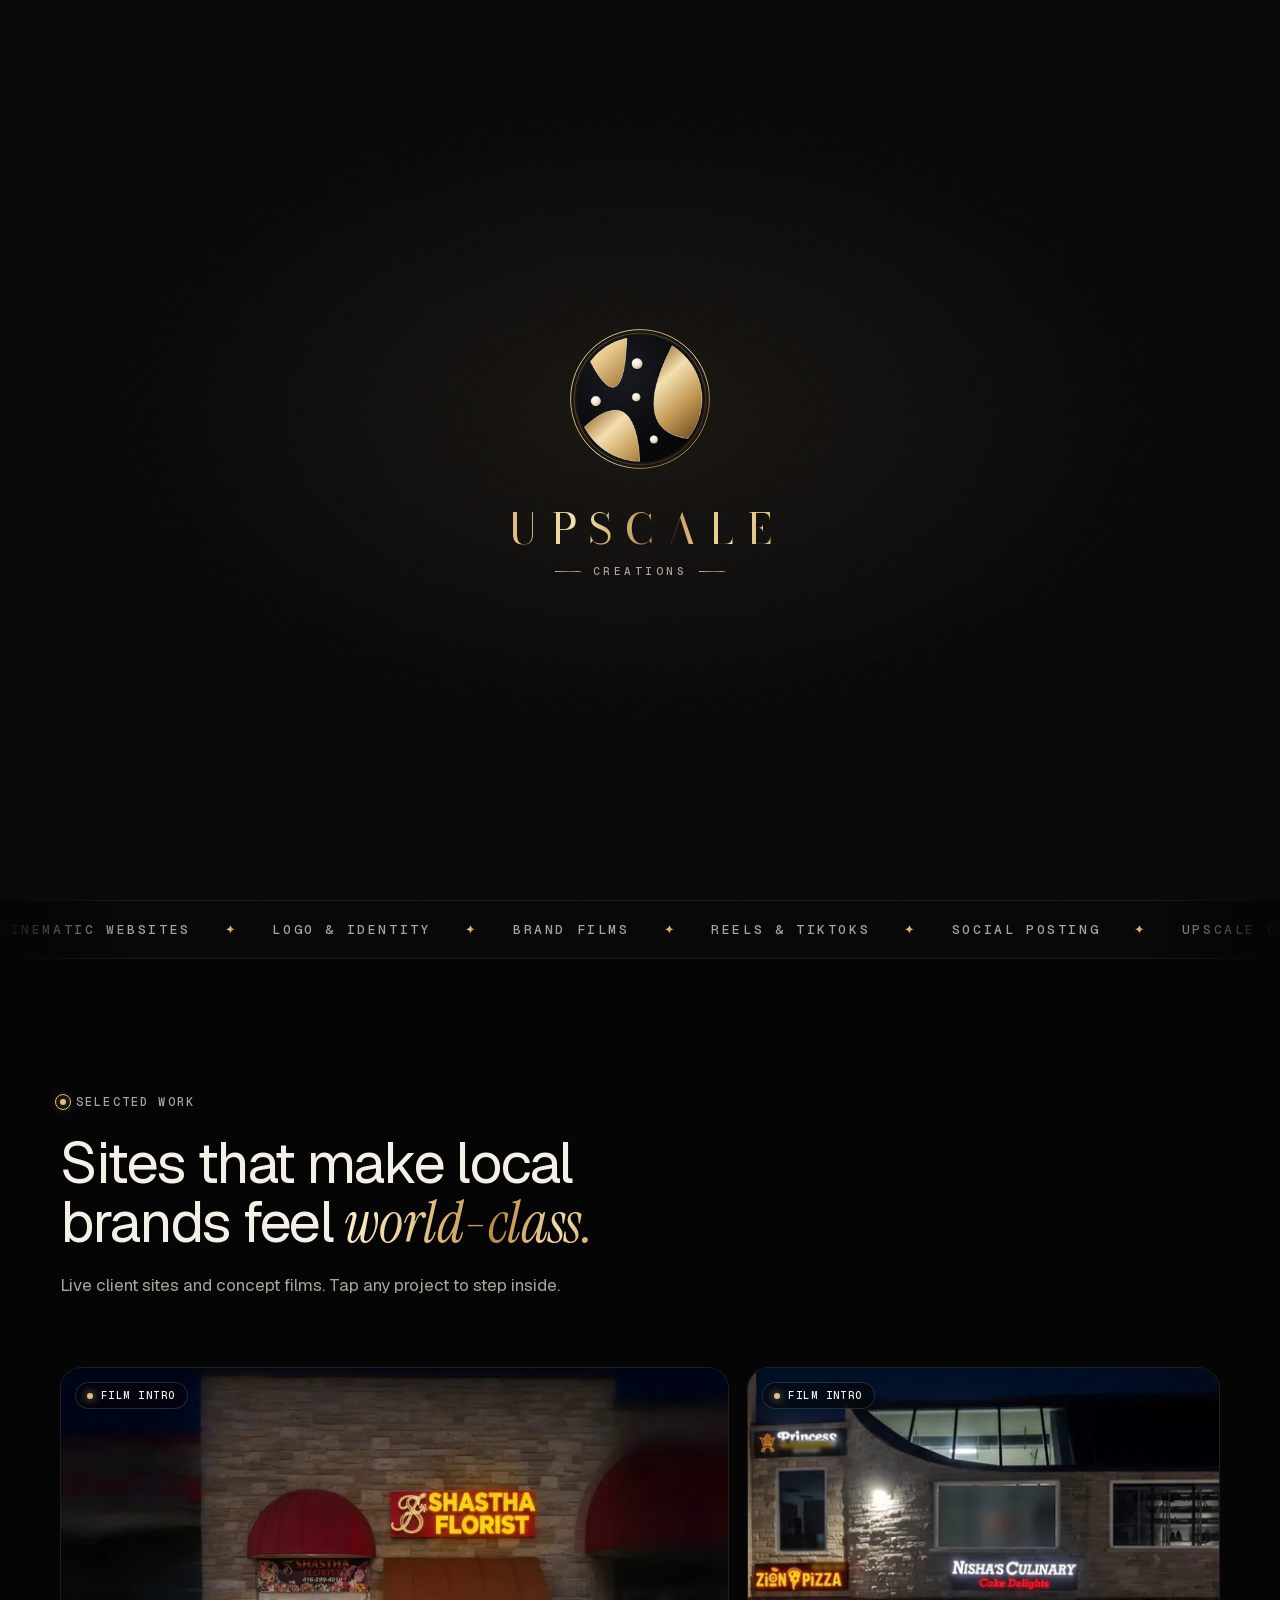
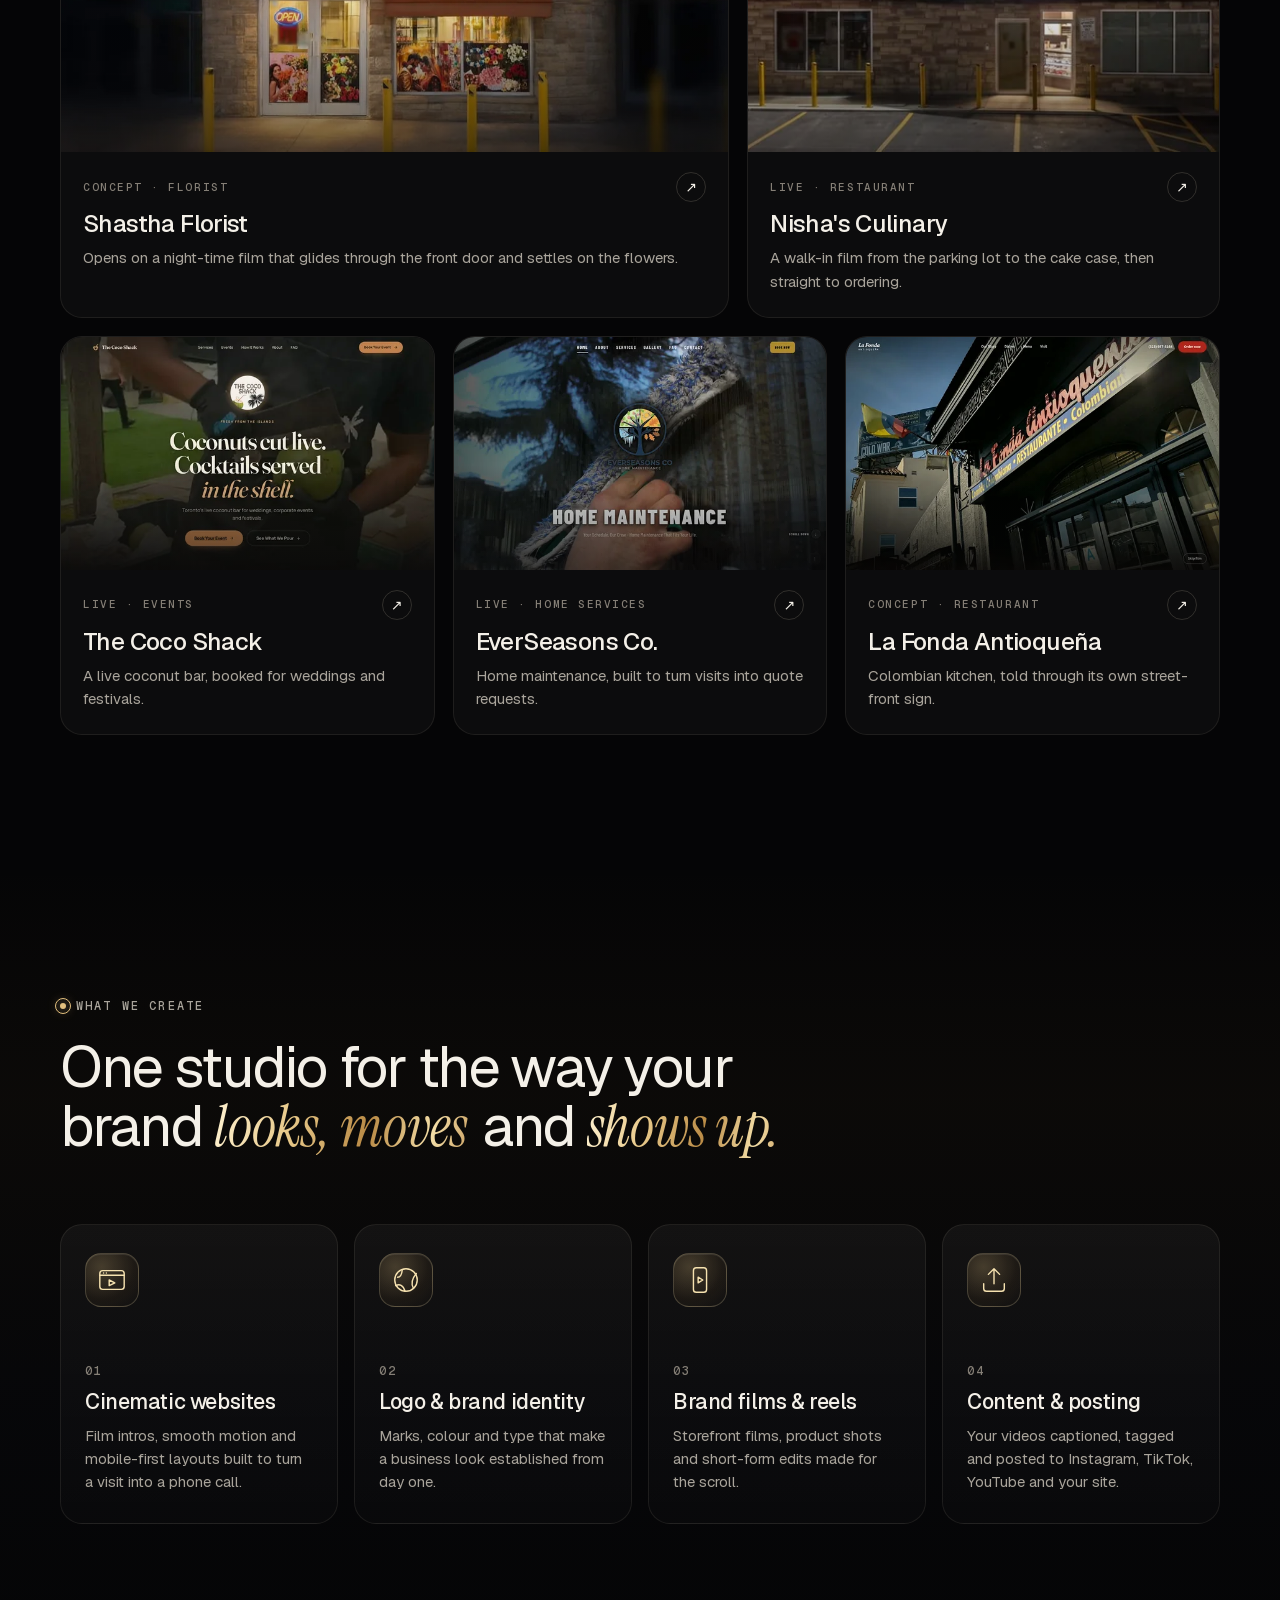
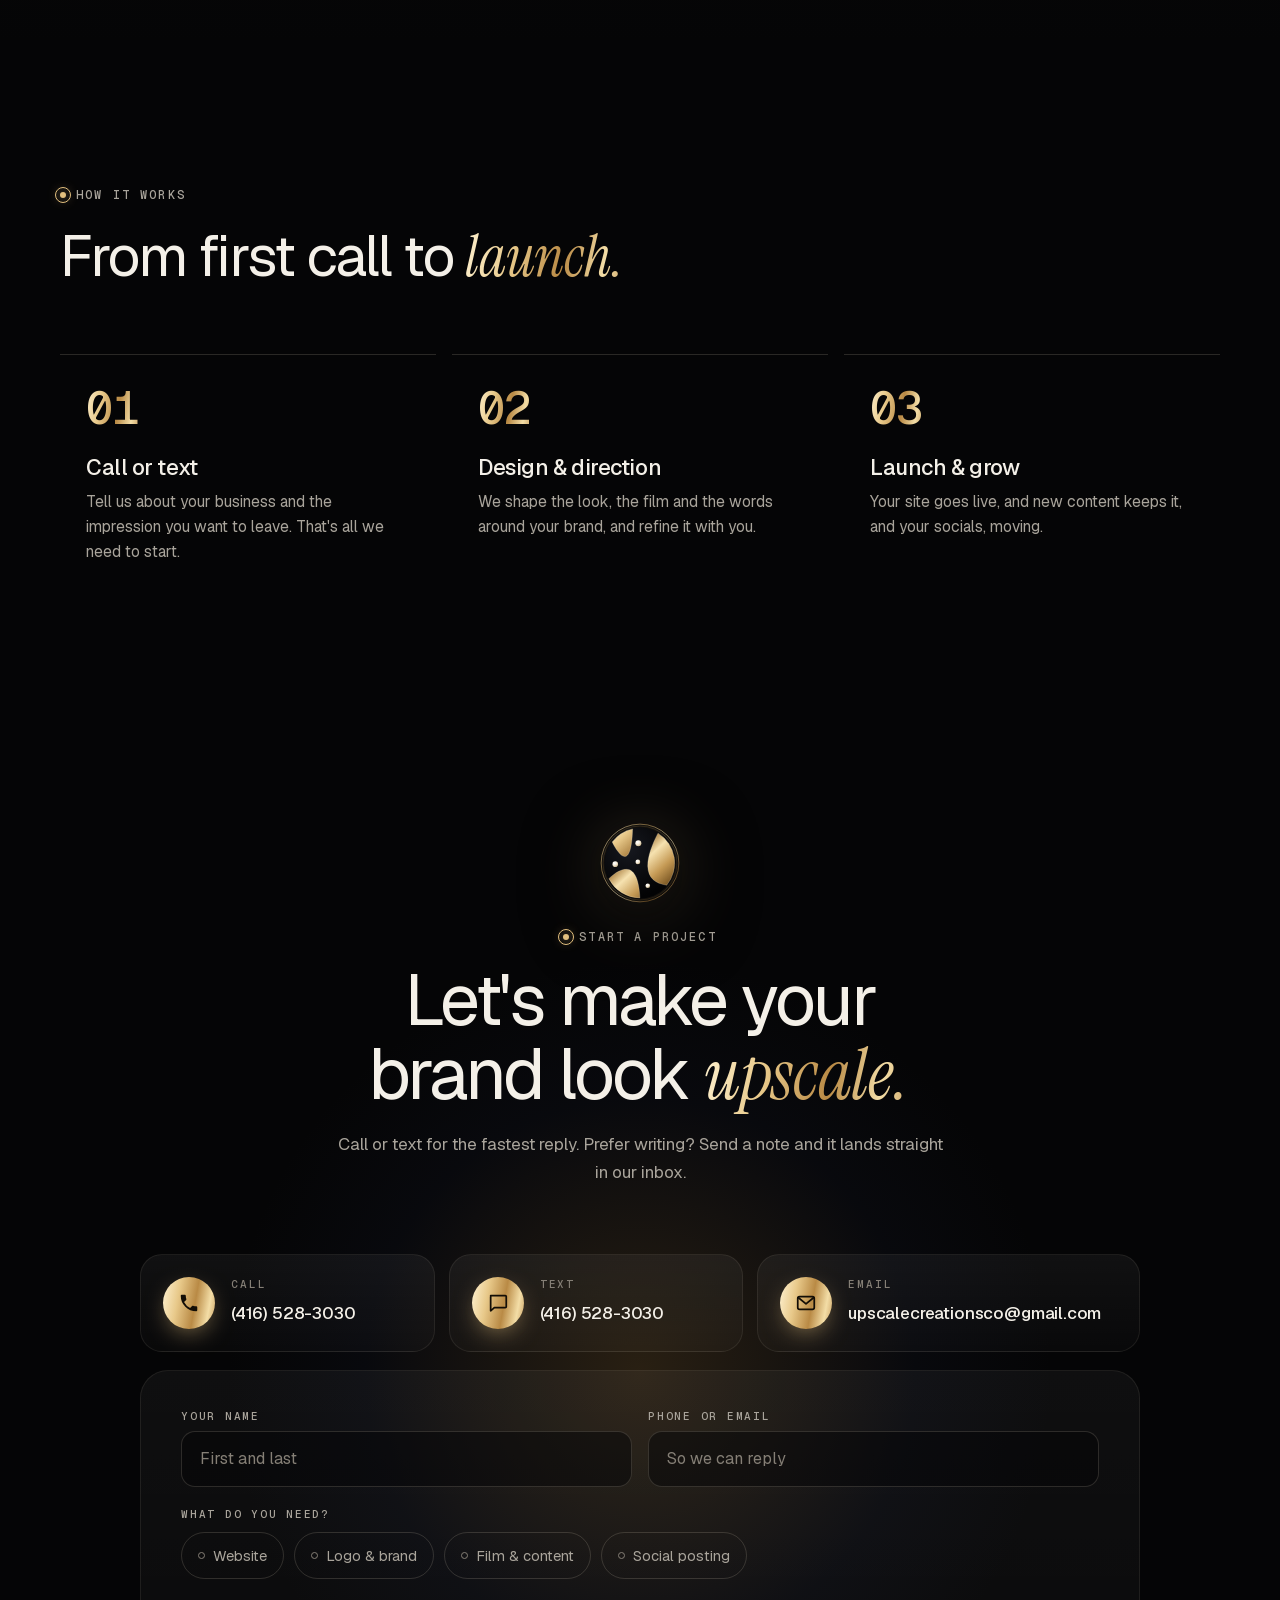
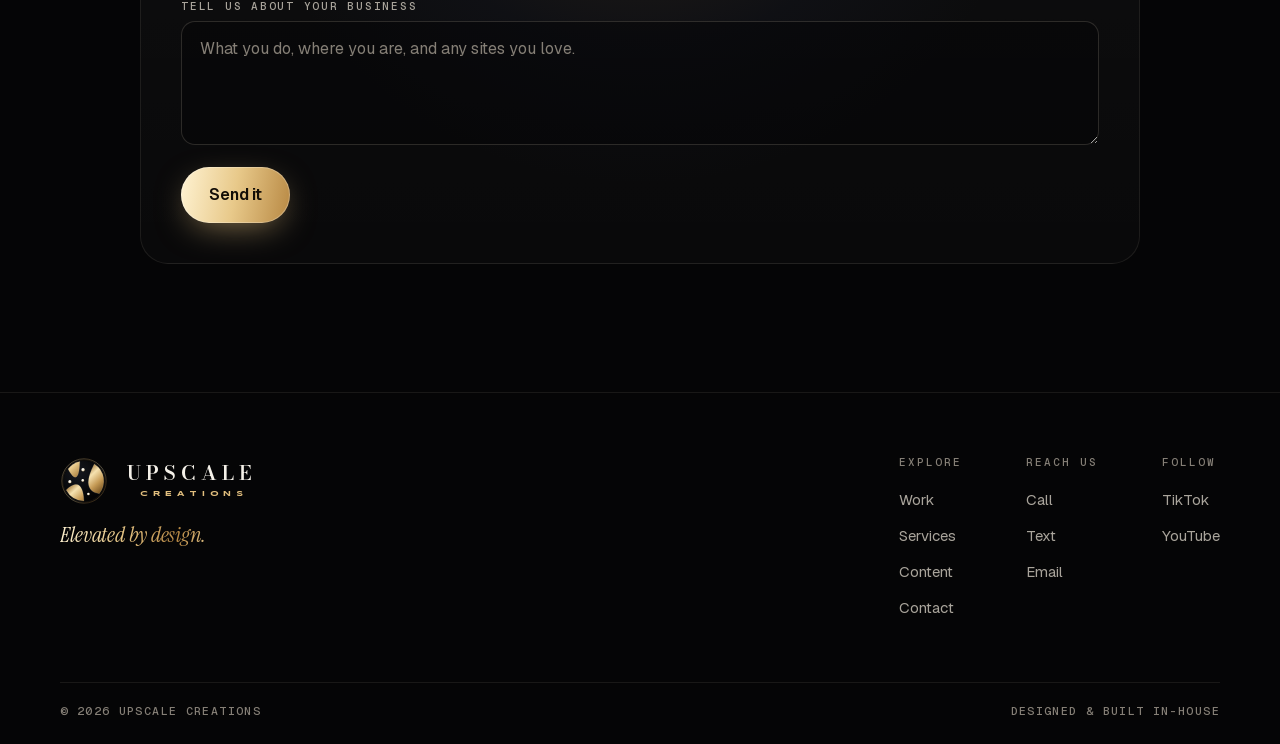
==== commit 6795af19: "Link Nisha's Culinary as a live client site Co-Authored-By: Claude Opus 5.5 <noreply@anthropic.com>" ====
--- a/index.html
+++ b/index.html
@@ -227,17 +227,17 @@
             </div>
           </a>
 
-          <div class="work-card wc-b reveal" tabindex="0">
+          <a class="work-card wc-b reveal" href="https://www.nishasculinary.ca" target="_blank" rel="noopener">
             <div class="work-media">
               <img src="media/work/nishas.webp" srcset="media/work/nishas-600.webp 600w, media/work/nishas-900.webp 900w, media/work/nishas.webp 1200w" sizes="(min-width: 1240px) 475px, (min-width: 961px) 40vw, (min-width: 761px) 50vw, 100vw" width="1200" height="750" alt="Nisha's Culinary illuminated sign at night" loading="lazy" decoding="async"><video data-hover-play muted loop playsinline preload="none"><source src="media/work/nishas-film.mp4" type="video/mp4"></video>
               <span class="badge"><i></i>Film intro</span>
             </div>
             <div class="work-body">
-              <div class="work-meta"><span>Concept · Bakery</span><span class="lock">Private preview</span></div>
+              <div class="work-meta"><span>Live · Restaurant</span><span class="arrow" aria-hidden="true">↗</span></div>
               <h3>Nisha's Culinary</h3>
               <p>A walk-in film from the parking lot to the cake case, then straight to ordering.</p>
             </div>
-          </div>
+          </a>
 
           <a class="work-card wc-c reveal" href="https://aathii.github.io/coco-shack-website/" target="_blank" rel="noopener">
             <div class="work-media"><img src="media/work/coco.webp" srcset="media/work/coco-600.webp 600w, media/work/coco-900.webp 900w, media/work/coco.webp 1200w" sizes="(min-width: 1240px) 375px, (min-width: 961px) 32vw, (min-width: 761px) 50vw, 100vw" width="1200" height="750" alt="The Coco Shack homepage: coconuts cut live, cocktails served in the shell" loading="lazy" decoding="async"><video data-hover-play muted loop playsinline preload="none"><source src="media/work/coco-site.mp4" type="video/mp4"></video></div>
--- a/css/style.css
+++ b/css/style.css
@@ -615,7 +615,6 @@
   transition: background-color .4s, color .4s, transform .5s var(--ease), border-color .4s;
 }
 .work-card:hover .arrow { background: var(--text); color: var(--bg); border-color: var(--text); transform: rotate(45deg); }
-.work-meta .lock { letter-spacing: .1em; color: var(--muted); }
 .work-body h3 { font: 500 clamp(20px, 1.9vw, 25px)/1.15 var(--sans); letter-spacing: -.025em; }
 .work-body p { color: var(--muted); font-size: 15px; line-height: 1.55; }
 
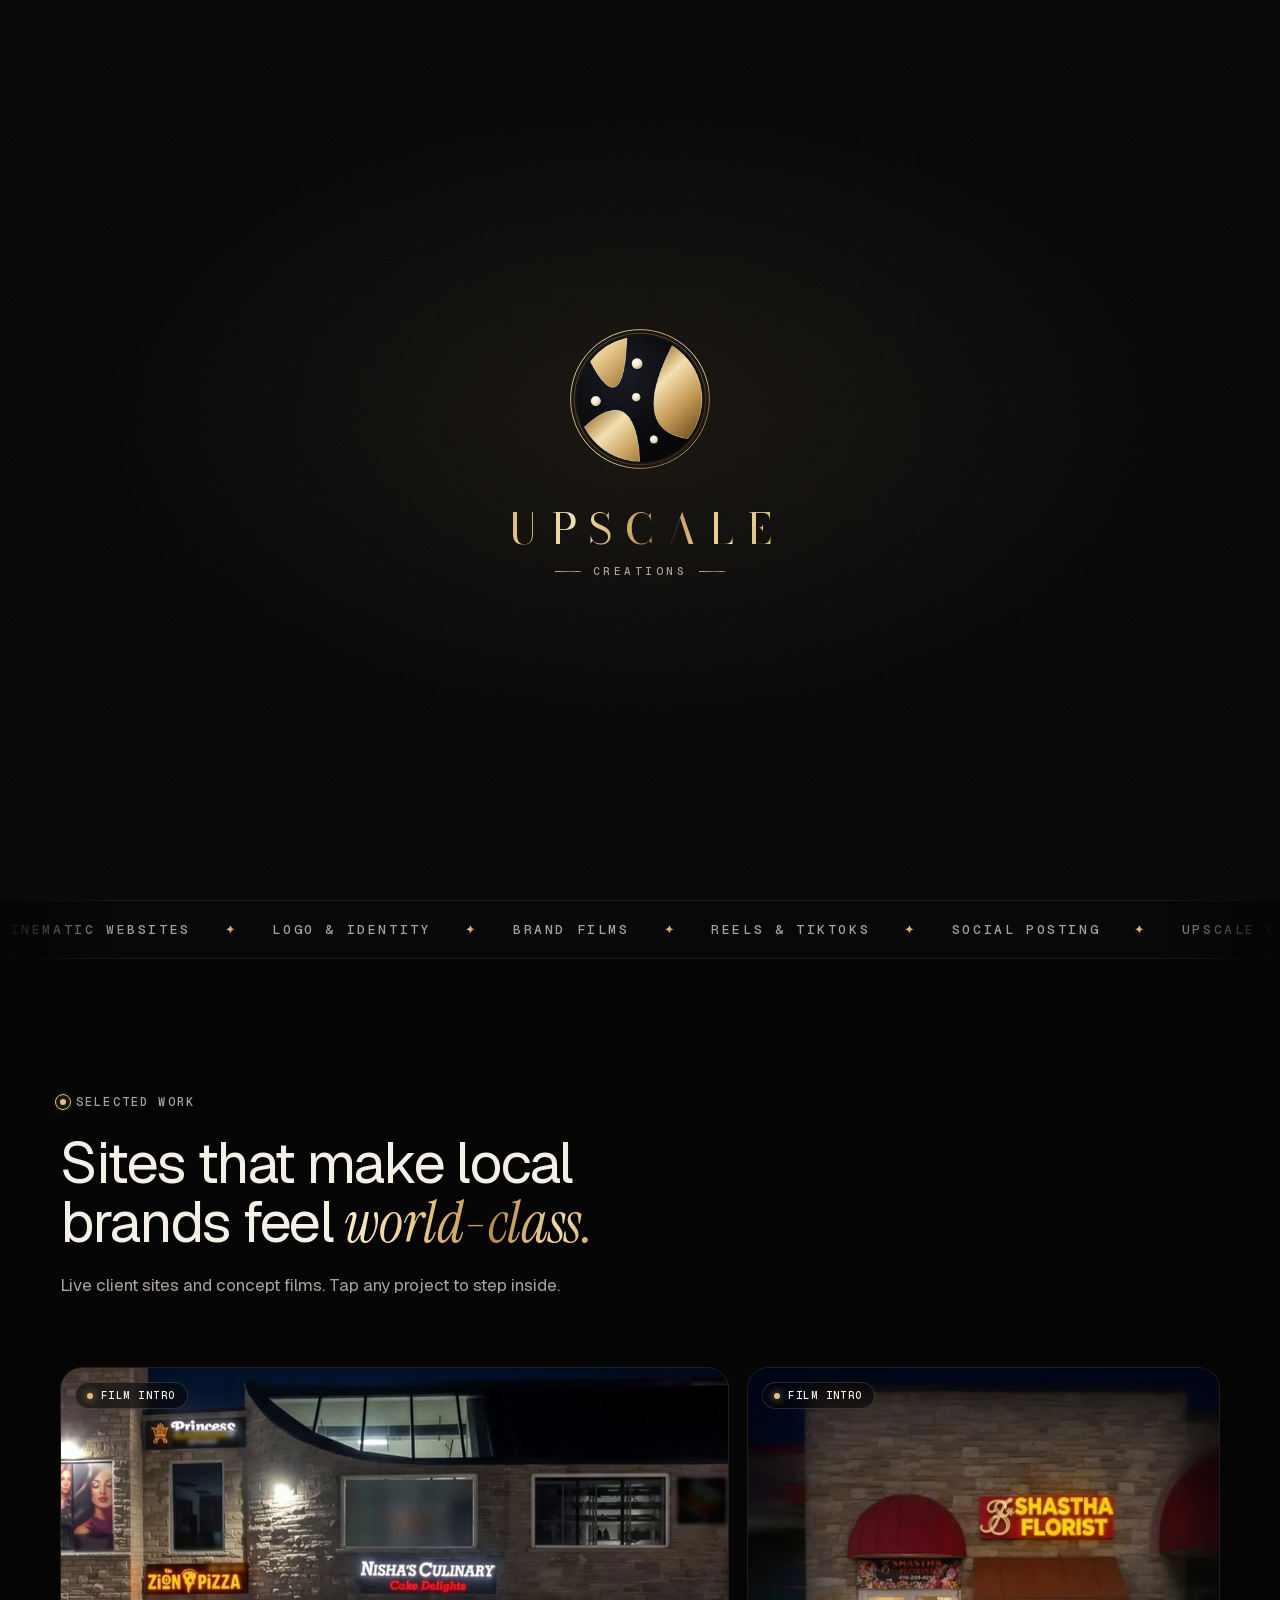
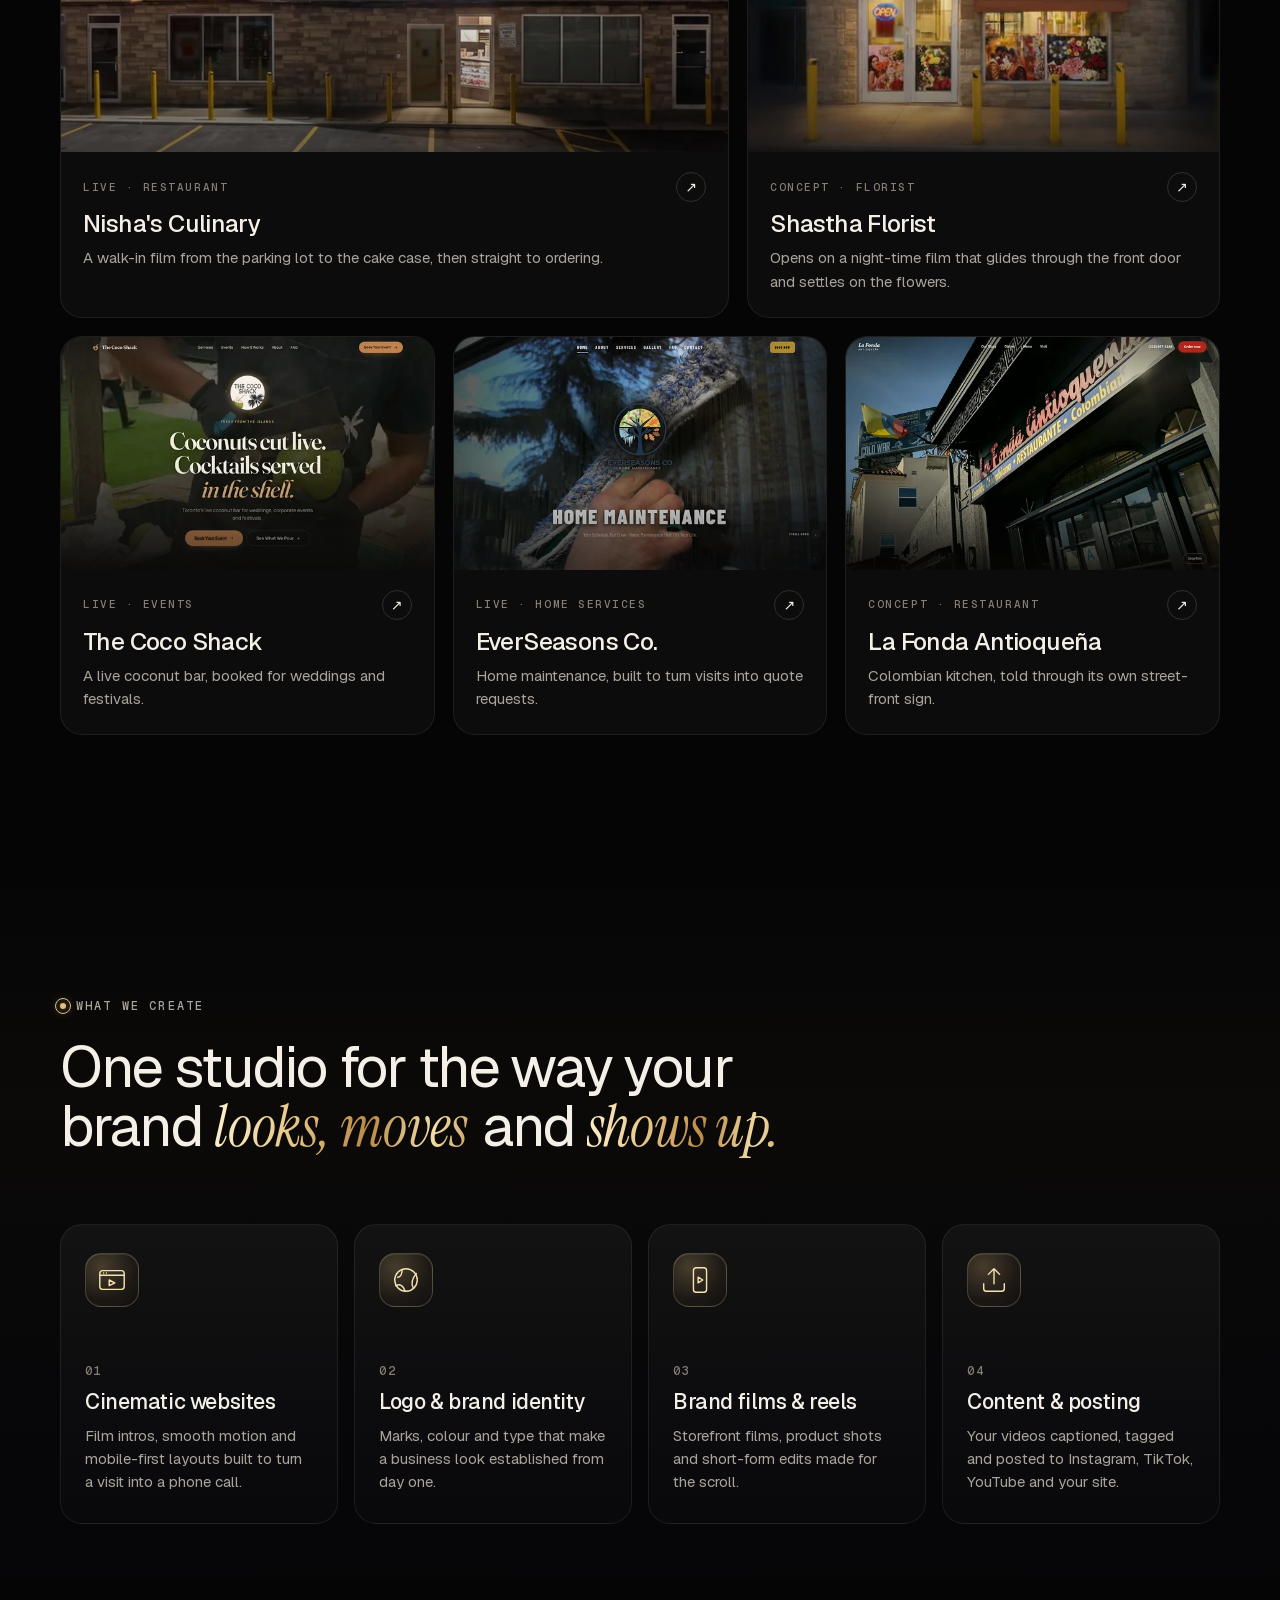
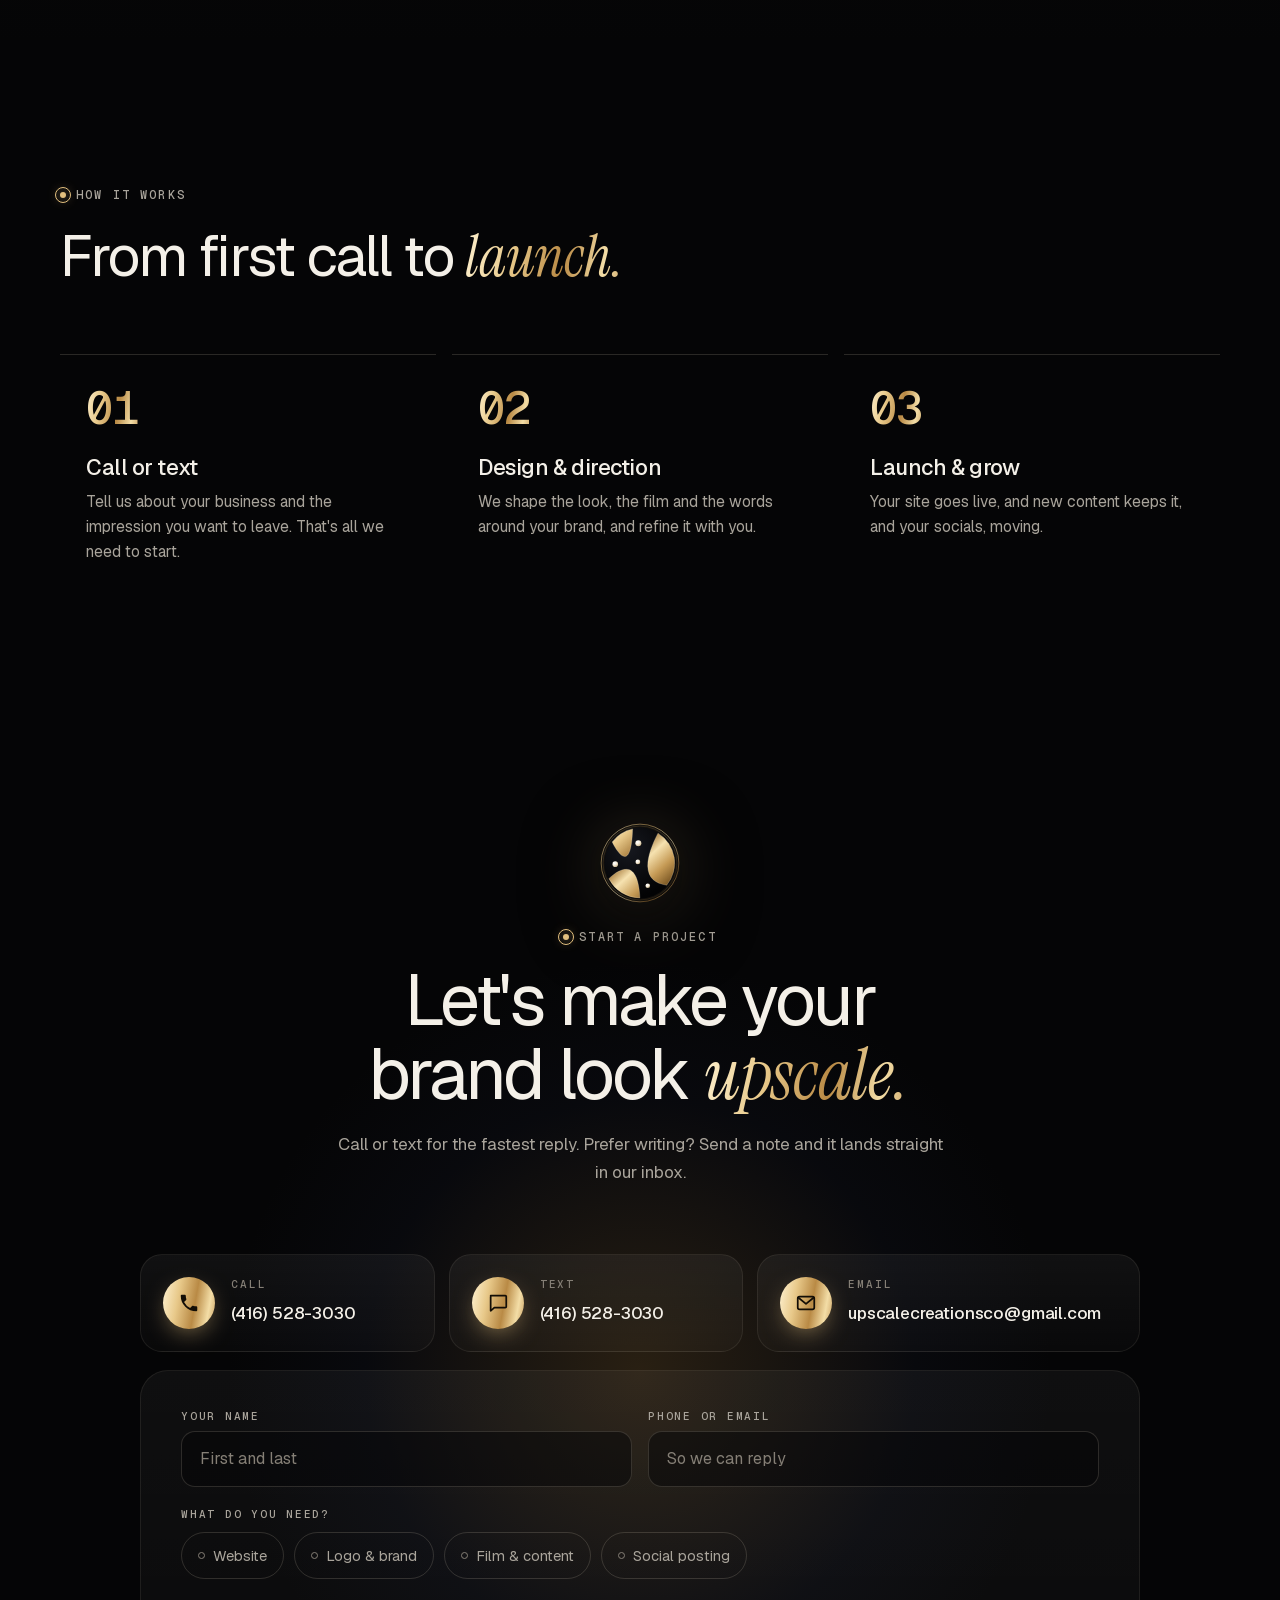
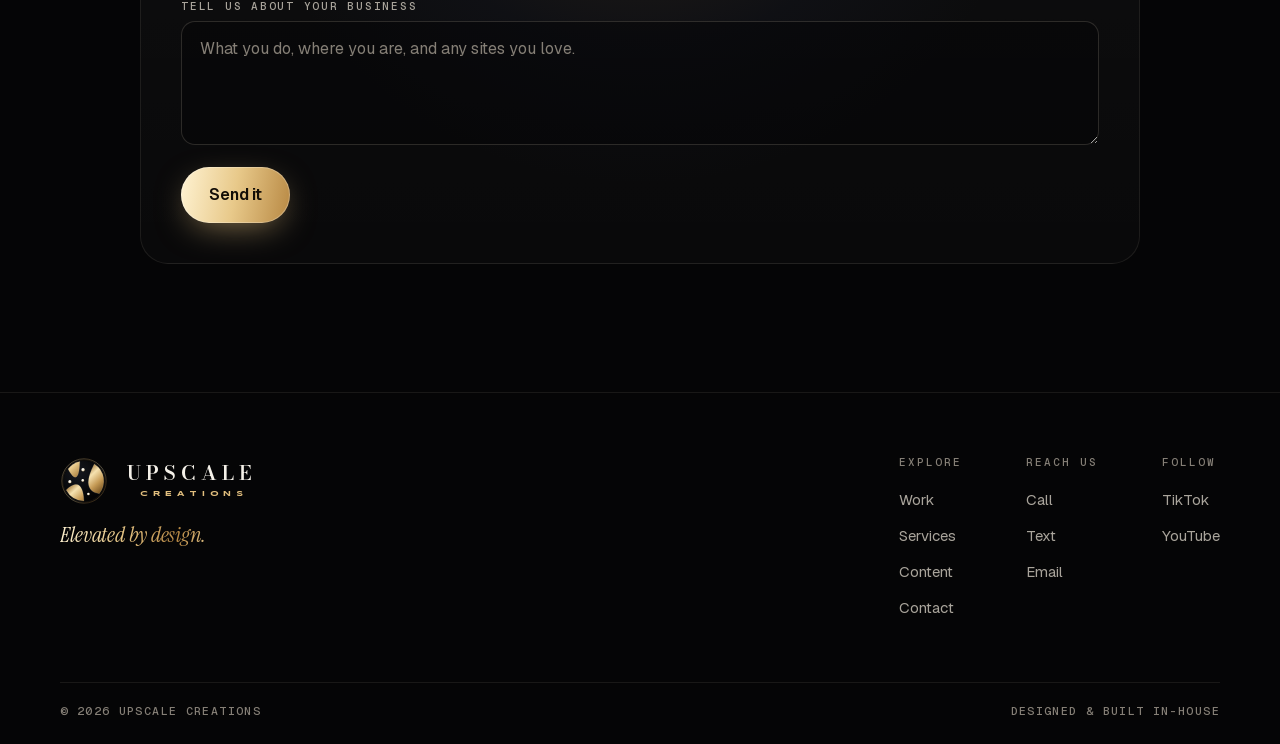
==== commit ded696ba: "Lead the work grid with Nisha's Culinary, Shastha Florist second Co-Authored-By: Claude Opus 5.5 <no" ====
--- a/index.html
+++ b/index.html
@@ -214,9 +214,21 @@
         </header>
 
         <div class="work-grid">
-          <a class="work-card wc-a reveal" href="https://aathii.github.io/shastha-florist-demo/" target="_blank" rel="noopener">
+          <a class="work-card wc-a reveal" href="https://www.nishasculinary.ca" target="_blank" rel="noopener">
             <div class="work-media">
-              <img src="media/work/shastha.webp" srcset="media/work/shastha-600.webp 600w, media/work/shastha-900.webp 900w, media/work/shastha.webp 1200w" sizes="(min-width: 1240px) 670px, (min-width: 961px) 56vw, 100vw" width="1200" height="750" alt="Shastha Florist storefront at night, the opening frame of its website film" loading="lazy" decoding="async">
+              <img src="media/work/nishas.webp" srcset="media/work/nishas-600.webp 600w, media/work/nishas-900.webp 900w, media/work/nishas.webp 1200w" sizes="(min-width: 1240px) 670px, (min-width: 961px) 56vw, 100vw" width="1200" height="750" alt="Nisha's Culinary illuminated sign at night" loading="lazy" decoding="async"><video data-hover-play muted loop playsinline preload="none"><source src="media/work/nishas-film.mp4" type="video/mp4"></video>
+              <span class="badge"><i></i>Film intro</span>
+            </div>
+            <div class="work-body">
+              <div class="work-meta"><span>Live · Restaurant</span><span class="arrow" aria-hidden="true">↗</span></div>
+              <h3>Nisha's Culinary</h3>
+              <p>A walk-in film from the parking lot to the cake case, then straight to ordering.</p>
+            </div>
+          </a>
+
+          <a class="work-card wc-b reveal" href="https://aathii.github.io/shastha-florist-demo/" target="_blank" rel="noopener">
+            <div class="work-media">
+              <img src="media/work/shastha.webp" srcset="media/work/shastha-600.webp 600w, media/work/shastha-900.webp 900w, media/work/shastha.webp 1200w" sizes="(min-width: 1240px) 475px, (min-width: 961px) 40vw, (min-width: 761px) 50vw, 100vw" width="1200" height="750" alt="Shastha Florist storefront at night, the opening frame of its website film" loading="lazy" decoding="async">
               <video data-hover-play muted loop playsinline preload="none"><source src="media/work/shastha-film.mp4" type="video/mp4"></video>
               <span class="badge"><i></i>Film intro</span>
             </div>
@@ -224,18 +236,6 @@
               <div class="work-meta"><span>Concept · Florist</span><span class="arrow" aria-hidden="true">↗</span></div>
               <h3>Shastha Florist</h3>
               <p>Opens on a night-time film that glides through the front door and settles on the flowers.</p>
-            </div>
-          </a>
-
-          <a class="work-card wc-b reveal" href="https://www.nishasculinary.ca" target="_blank" rel="noopener">
-            <div class="work-media">
-              <img src="media/work/nishas.webp" srcset="media/work/nishas-600.webp 600w, media/work/nishas-900.webp 900w, media/work/nishas.webp 1200w" sizes="(min-width: 1240px) 475px, (min-width: 961px) 40vw, (min-width: 761px) 50vw, 100vw" width="1200" height="750" alt="Nisha's Culinary illuminated sign at night" loading="lazy" decoding="async"><video data-hover-play muted loop playsinline preload="none"><source src="media/work/nishas-film.mp4" type="video/mp4"></video>
-              <span class="badge"><i></i>Film intro</span>
-            </div>
-            <div class="work-body">
-              <div class="work-meta"><span>Live · Restaurant</span><span class="arrow" aria-hidden="true">↗</span></div>
-              <h3>Nisha's Culinary</h3>
-              <p>A walk-in film from the parking lot to the cake case, then straight to ordering.</p>
             </div>
           </a>
 
